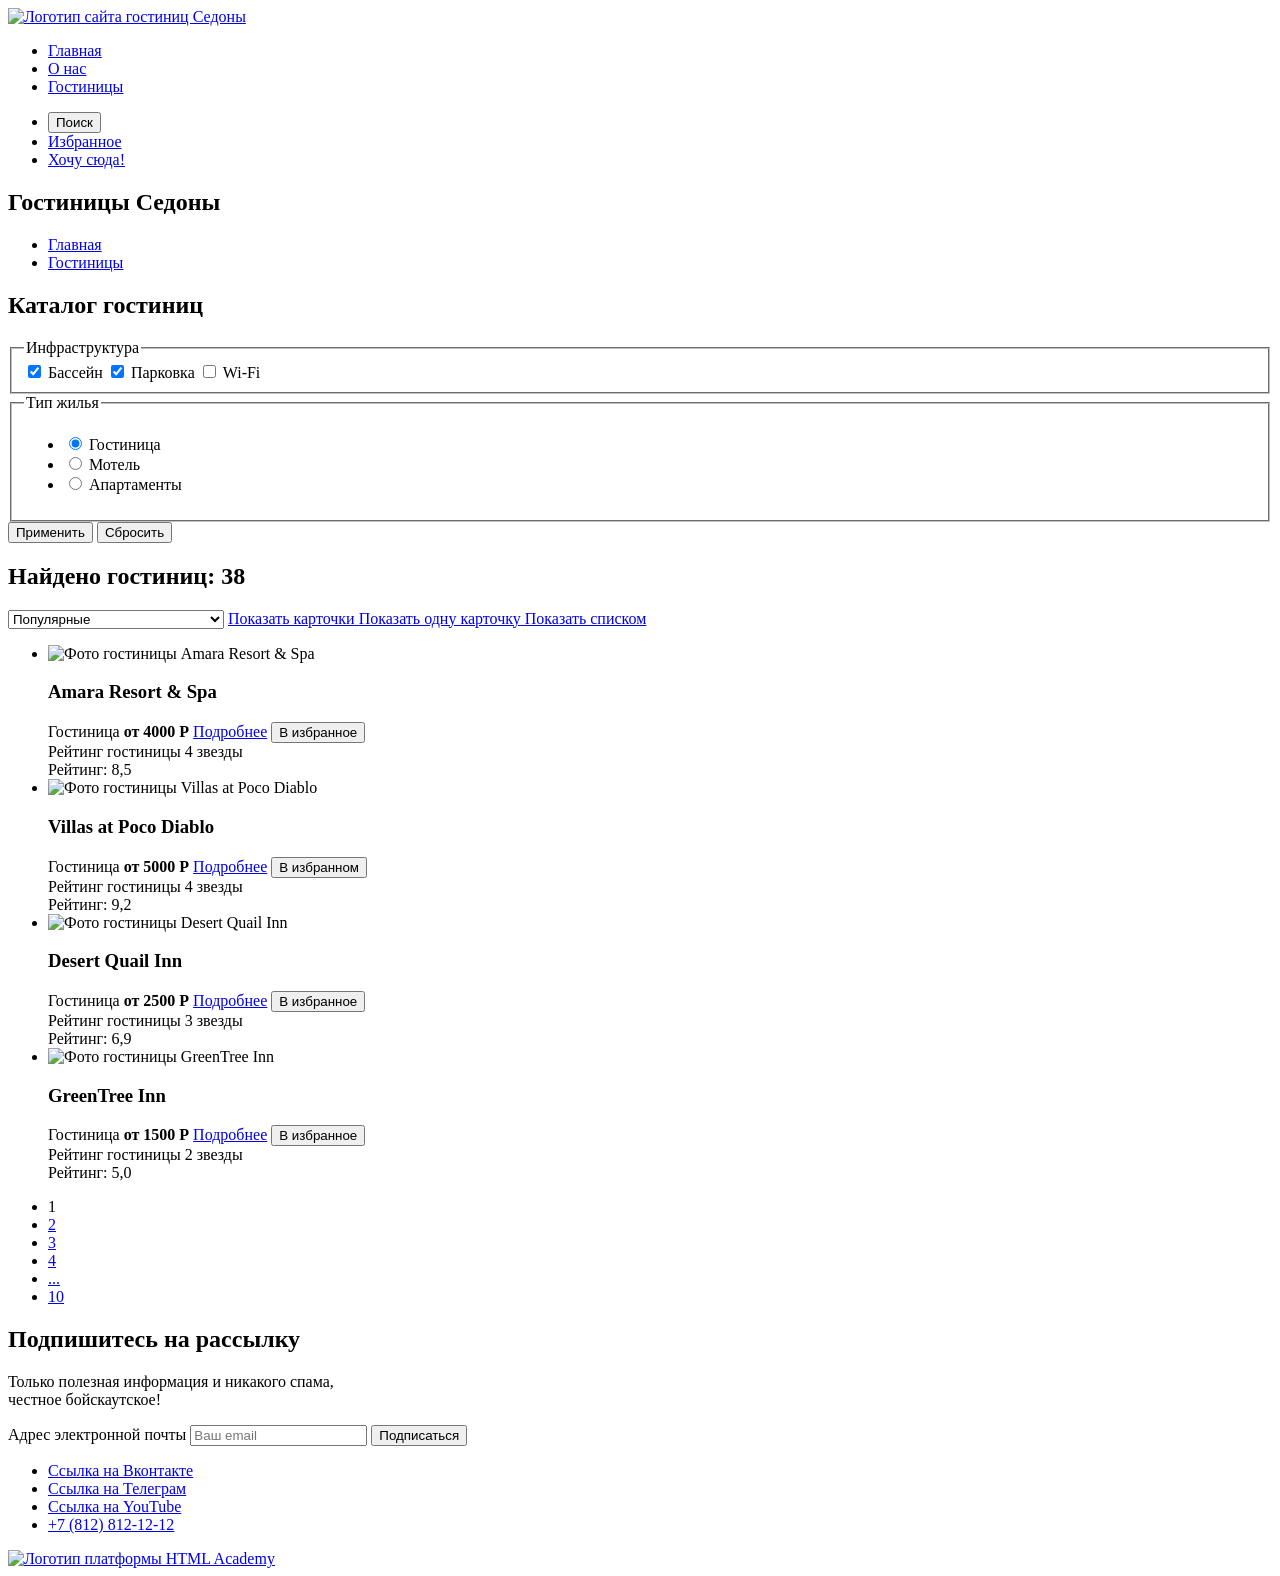
==== catalog.html @ a9615d90 "Добавилена разметка HTML" ====
<!doctype html>

<html lang="ru">
  <head>
    <meta charset="utf-8" />
    <title>Гостиницы Седоны</title>
  </head>

  <body>
    <header class="page-header">
      <nav>
        <a class="navigation-logo" href="index.html">
          <img class="page-logo" src="#" alt="Логотип сайта гостиниц Седоны" />
        </a>
        <ul class="navigation-list" aria-label="Навигационное меню">
          <li class="navigation-item">
            <a
              class="navigation-link navigation-link-current"
              href="index.html"
              aria-current="page"
              >Главная</a
            >
          </li>
          <li class="navigation-item">
            <a class="navigation-link" href="#">О нас</a>
          </li>
          <li class="navigation-item">
            <a class="navigation-link" href="#">Гостиницы</a>
          </li>
        </ul>

        <ul
          class="navigation-list navigation-list-user"
          aria-label="Пользовательское меню"
        >
          <li class="navigation-item">
            <button class="navigation-link search-trigger" type="button">
              <span class="visually-hidden">Поиск</span>
            </button>
          </li>
          <li class="navigation-item">
            <a class="navigation-link" href="#">
              <span class="visually-hidden">Избранное</span>
            </a>
          </li>
          <li class="navigation-item">
            <a class="navigation-link" href="#">
              <span class="navigation-login">Хочу сюда!</span>
            </a>
          </li>
        </ul>
      </nav>
    </header>

    <main class="page-inner">
      <section class="inner-hero">
        <h1 class="inner-hero-title">Гостиницы Седоны</h1>

        <ul class="breadcrumbs" aria-label="Навигационная цепочка">
          <li class="breadcrumbs-item">
            <a class="breadcrumbs-link" href="index.html">Главная</a>
          </li>
          <li class="breadcrumbs-item">
            <a class="breadcrumbs-link" href="#">Гостиницы</a>
          </li>
        </ul>
      </section>

      <section class="catalog-hotels">
        <h2 class="visually-hidden">Каталог гостиниц</h2>
        <form
          class="catalog-filter"
          action="https://echo.htmlacademy.ru"
          method="get"
        >
          <fieldset class="catalog-filter-group">
            <legend class="catalog-filter-title">Инфраструктура</legend>

            <label class="catalog-filter-label">
              <input
                class="catalog-filter-input"
                type="checkbox"
                name="pool"
                checked
              />
              Бассейн
            </label>

            <label class="catalog-filter-label">
              <input
                class="catalog-filter-input"
                type="checkbox"
                name="parking"
                checked
              />
              Парковка
            </label>

            <label class="catalog-filter-label">
              <input class="catalog-filter-input" type="checkbox" name="wifi" />
              Wi-Fi
            </label>
          </fieldset>

          <fieldset class="catalog-filter-group">
            <legend class="catalog-filter-title">Тип жилья</legend>

            <ul class="catalog-filter-list" aria-label="Выбор типа жилья">
              <li class="catalog-filter-item">
                <label class="catalog-filter-label">
                  <input
                    type="radio"
                    name="accommodation"
                    value="hotel"
                    checked
                  />
                  Гостиница
                </label>
              </li>

              <li class="catalog-filter-item">
                <label class="catalog-filter-label">
                  <input type="radio" name="accommodation" value="motel" />
                  Мотель
                </label>
              </li>

              <li class="catalog-filter-item">
                <label class="catalog-filter-label">
                  <input type="radio" name="accommodation" value="apartment" />
                  Апартаменты
                </label>
              </li>
            </ul>
          </fieldset>

          <button class="button-apply" type="submit">Применить</button>
          <button class="button-reset" type="reset">Сбросить</button>
        </form>
      </section>

      <section>
        <h2 class="page-index-title">Найдено гостиниц: 38</h2>
        <select
          class="catalog-sort"
          name="sort"
          aria-label="Сортировка гостиниц"
        >
          <option value="popular">Популярные</option>
          <option value="price-asc">Цена: от дешевых к дорогим</option>
          <option value="price-desc">Цена: от дорогих к дешевым</option>
          <option value="rating-desc">Рейтинг: от высокого к низкому</option>
          <option value="rating-asc">Рейтинг: от низкого к высокому</option>
        </select>

        <a class="button button-light" href="#">
          <span class="visually-hidden">Показать карточки</span>
        </a>
        <a class="button button-light" href="#">
          <span class="visually-hidden">Показать одну карточку</span>
        </a>
        <a class="button button-light" href="#">
          <span class="visually-hidden">Показать списком</span>
        </a>

        <ul class="hotel-list">
          <li class="hotel-card">
            <img
              class="hotel-card-image"
              src="#"
              alt="Фото гостиницы Amara Resort & Spa"
            />
            <h3 class="hotel-card-title">Amara Resort & Spa</h3>
            <span class="hotel-card-options">Гостиница</span>
            <b class="hotel-card-price">от 4000 Р</b>
            <a class="more-details-button button" href="#">Подробнее</a>
            <button class="favorite-button" type="button">В избранное</button>
            <div class="hotel-card-stars">
              <span class="visually-hidden">Рейтинг гостиницы 4 звезды</span>
            </div>
            <span class="hotel-card-rating">Рейтинг: 8,5</span>
          </li>

          <li class="hotel-card">
            <img
              class="hotel-card-image"
              src="#"
              alt="Фото гостиницы Villas at Poco Diablo"
            />
            <h3 class="hotel-card-title">Villas at Poco Diablo</h3>
            <span class="hotel-card-options">Гостиница</span>
            <b class="hotel-card-price">от 5000 Р</b>
            <a class="more-details-button button" href="#">Подробнее</a>
            <button class="favorite-button" type="button">В избранном</button>
            <div class="hotel-card-stars">
              <span class="visually-hidden">Рейтинг гостиницы 4 звезды</span>
            </div>
            <span class="hotel-card-rating">Рейтинг: 9,2</span>
          </li>

          <li class="hotel-card">
            <img
              class="hotel-card-image"
              src="#"
              alt="Фото гостиницы Desert Quail Inn"
            />
            <h3 class="hotel-card-title">Desert Quail Inn</h3>
            <span class="hotel-card-options">Гостиница</span>
            <b class="hotel-card-price">от 2500 Р</b>
            <a class="more-details-button button" href="#">Подробнее</a>
            <button class="favorite-button" type="button">В избранное</button>
            <div class="hotel-card-stars">
              <span class="visually-hidden">Рейтинг гостиницы 3 звезды</span>
            </div>
            <span class="hotel-card-rating">Рейтинг: 6,9</span>
          </li>

          <li class="hotel-card">
            <img
              class="hotel-card-image"
              src="#"
              alt="Фото гостиницы GreenTree Inn"
            />
            <h3 class="hotel-card-title">GreenTree Inn</h3>
            <span class="hotel-card-options">Гостиница</span>
            <b class="hotel-card-price">от 1500 Р</b>
            <a class="more-details-button button" href="#">Подробнее</a>
            <button class="favorite-button" type="button">В избранное</button>
            <div class="hotel-card-stars">
              <span class="visually-hidden">Рейтинг гостиницы 2 звезды</span>
            </div>
            <span class="hotel-card-rating">Рейтинг: 5,0</span>
          </li>
        </ul>

        <ul class="pagination" aria-label="Пагинация">
          <li class="pagination-item">
            <span class="pagination-link pagination-current" aria-current="page"
              >1</span
            >
          </li>
          <li class="pagination-item">
            <a class="pagination-link" href="#" aria-label="Страница 2">2</a>
          </li>
          <li class="pagination-item">
            <a class="pagination-link" href="#" aria-label="Страница 3">3</a>
          </li>
          <li class="pagination-item">
            <a class="pagination-link" href="#" aria-label="Страница 4">4</a>
          </li>
          <li class="pagination-item">
            <a class="pagination-link" href="#" aria-label="Открыть далее"
              >...</a
            >
          </li>
          <li class="pagination-item">
            <a class="pagination-link" href="#" aria-label="Страница 10">10</a>
          </li>
        </ul>
      </section>

      <section class="description-container">
        <h2 class="page-index-title">Подпишитесь на рассылку</h2>
        <p class="page-index-description">
          Только полезная информация и никакого спама,<br />
          честное бойскаутское!
        </p>
        <form
          class="subscription-form"
          action="https://echo.htmlacademy.ru"
          method="post"
        >
          <label for="subscription-email" class="visually-hidden"
            >Адрес электронной почты</label
          >
          <input
            type="email"
            name="email"
            id="subscription-email"
            placeholder="Ваш email"
            required
          />
          <button type="submit">Подписаться</button>
        </form>
      </section>
    </main>

    <footer class="page-footer">
      <ul
        class="page-footer-list"
        aria-label="Ссылки на социальные сети и телефон для связи"
      >
        <li class="page-footer-item">
          <a class="page-footer-link" href="#">
            <span class="visually-hidden">Ссылка на Вконтакте</span>
          </a>
        </li>
        <li class="page-footer-item">
          <a class="page-footer-link" href="#">
            <span class="visually-hidden">Ссылка на Телеграм</span>
          </a>
        </li>
        <li class="page-footer-item">
          <a class="page-footer-link" href="#">
            <span class="visually-hidden">Ссылка на YouTube</span>
          </a>
        </li>
        <li class="page-footer-item">
          <a class="page-footer-link contacts-phone" href="tel:+78128121212"
            >+7 (812) 812-12-12</a
          >
        </li>
      </ul>

      <a class="htmlacademy-logo" href="#">
        <img class="footer-logo" src="#" alt="Логотип платформы HTML Academy" />
      </a>
    </footer>
  </body>
</html>
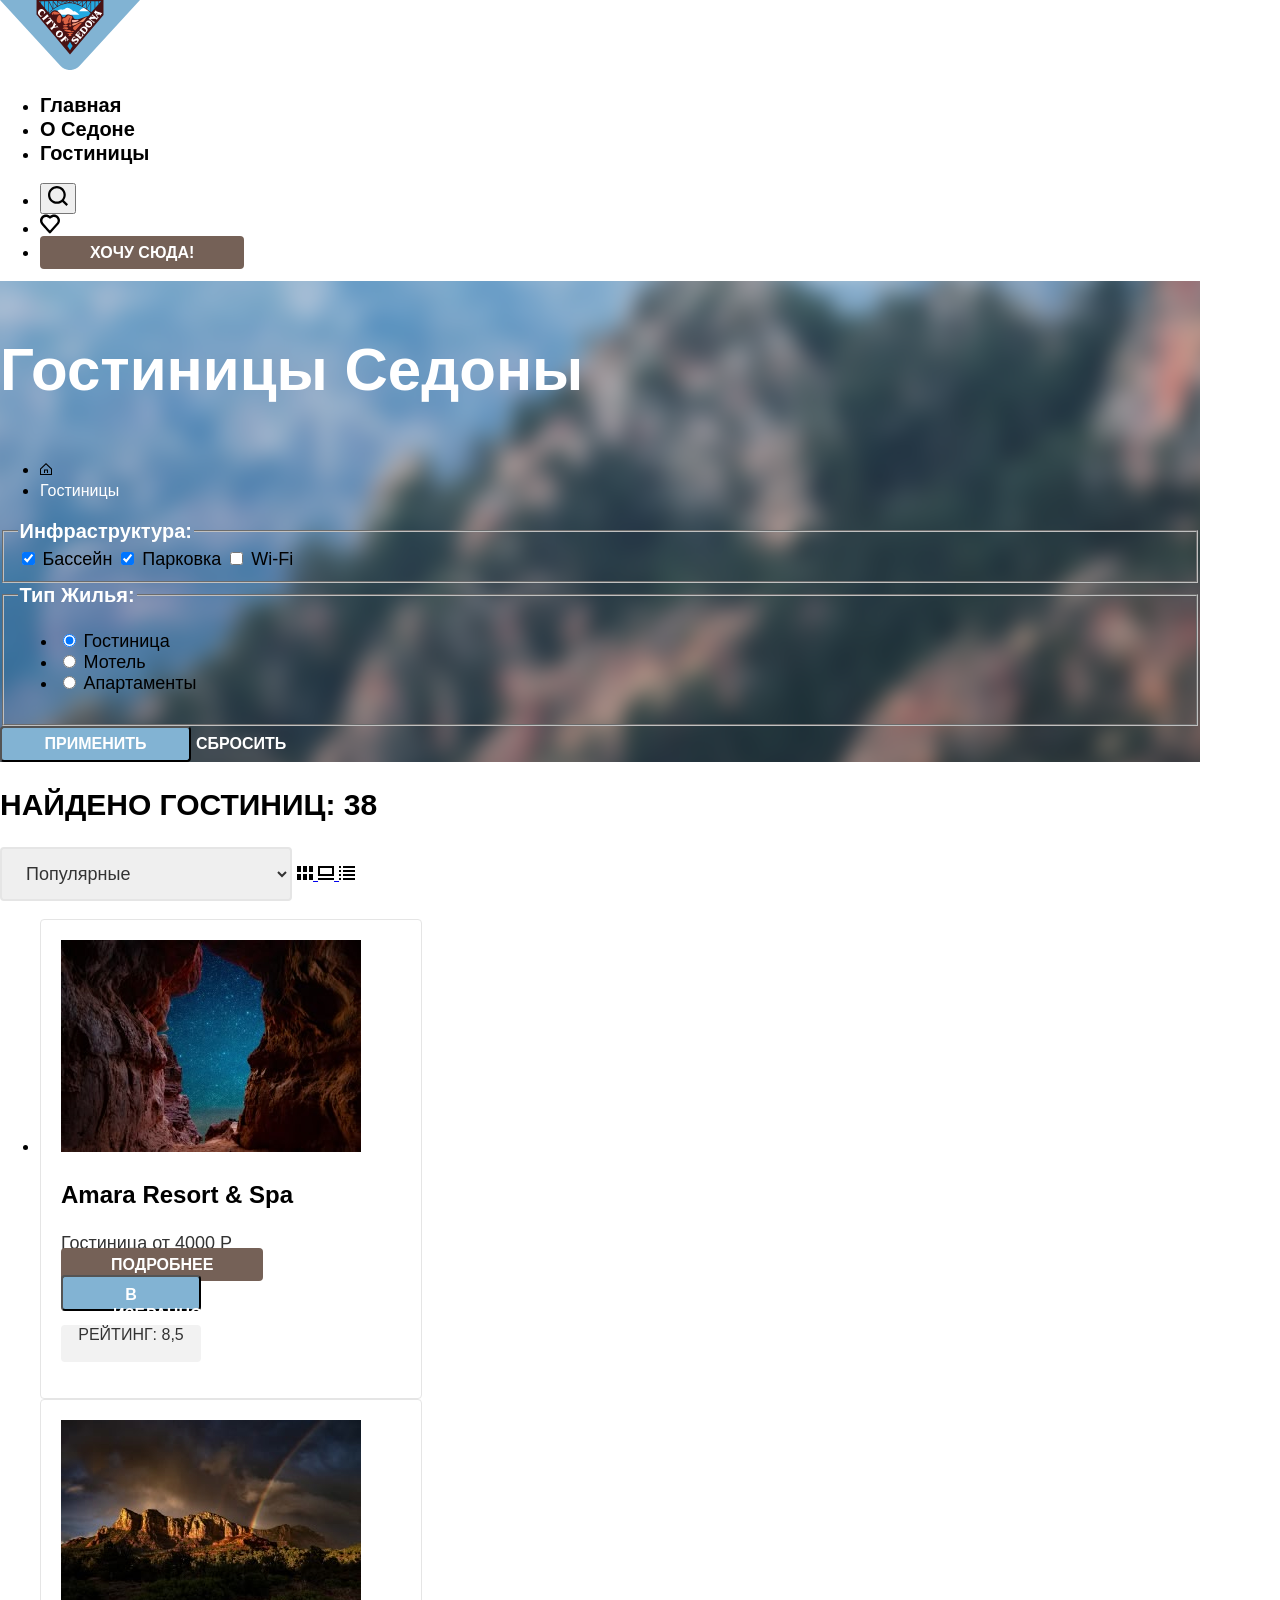
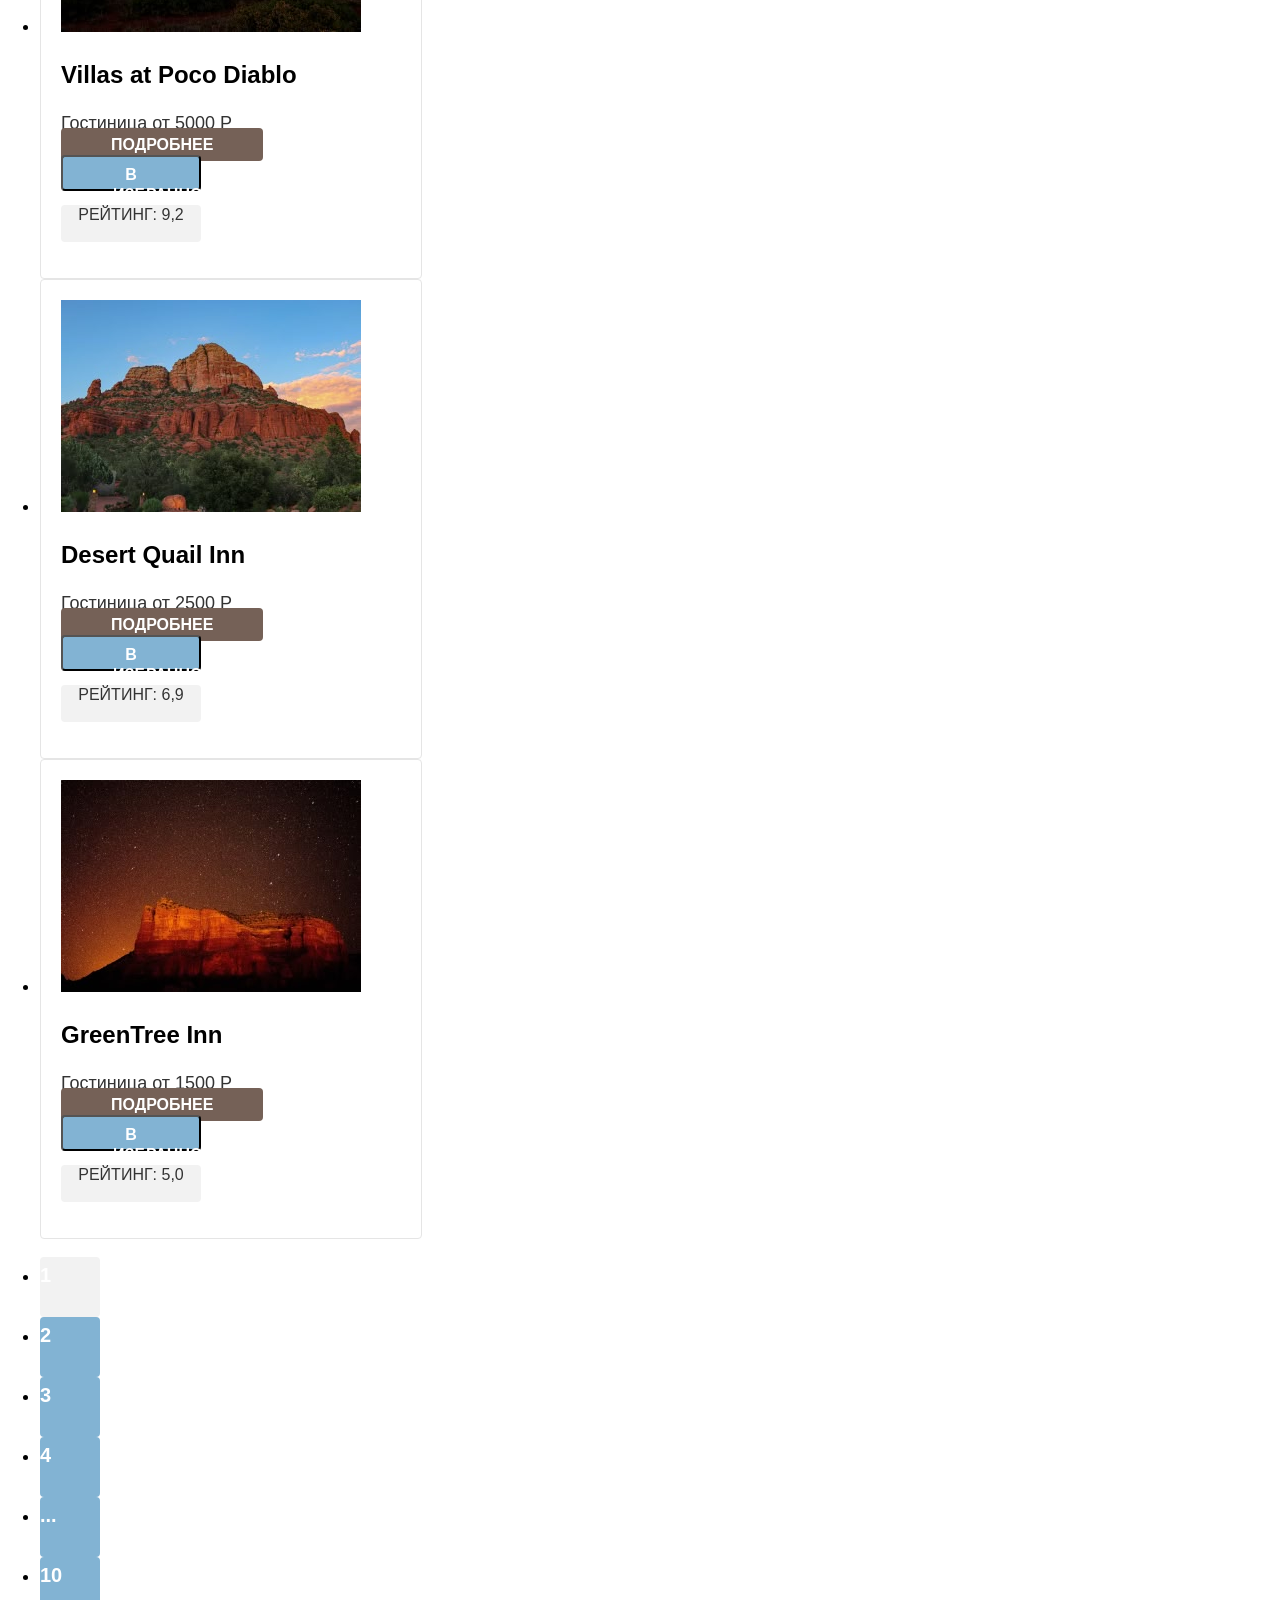
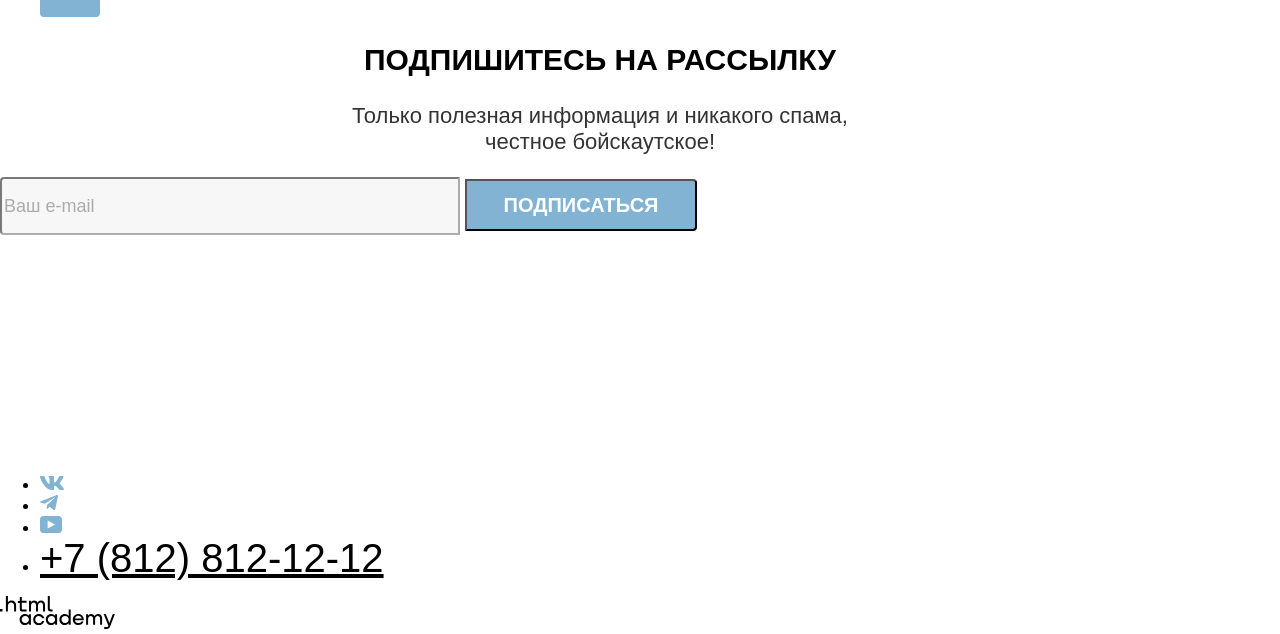
==== commit f01f8143: "Add files via upload Добавлен базовый CSS, изображения, SVG." ====
--- a/catalog.html
+++ b/catalog.html
@@ -3,29 +3,36 @@
 <html lang="ru">
   <head>
     <meta charset="utf-8" />
+    <meta name="viewport" content="width=device-width, initial-scale=1" />
+
     <title>Гостиницы Седоны</title>
+
+    <link rel="stylesheet" href="styles/styles.css" />
   </head>
 
   <body>
     <header class="page-header">
       <nav>
         <a class="navigation-logo" href="index.html">
-          <img class="page-logo" src="#" alt="Логотип сайта гостиниц Седоны" />
+          <img
+            class="page-logo"
+            src="public/svg/logo.svg"
+            width="140"
+            height="70"
+            alt="Логотип сайта гостиниц Седоны"
+          />
         </a>
         <ul class="navigation-list" aria-label="Навигационное меню">
           <li class="navigation-item">
-            <a
-              class="navigation-link navigation-link-current"
-              href="index.html"
-              aria-current="page"
+            <a class="navigation-link navigation-link-current" href="index.html"
               >Главная</a
             >
           </li>
           <li class="navigation-item">
-            <a class="navigation-link" href="#">О нас</a>
-          </li>
-          <li class="navigation-item">
-            <a class="navigation-link" href="#">Гостиницы</a>
+            <a class="navigation-link" href="about.html">О Седоне</a>
+          </li>
+          <li class="navigation-item">
+            <a class="navigation-link" href="hotels.html">Гостиницы</a>
           </li>
         </ul>
 
@@ -35,12 +42,26 @@
         >
           <li class="navigation-item">
             <button class="navigation-link search-trigger" type="button">
+              <img
+                class="header-icon"
+                src="public/svg/search.svg"
+                alt=""
+                width="20"
+                height="20"
+              />
               <span class="visually-hidden">Поиск</span>
             </button>
           </li>
           <li class="navigation-item">
             <a class="navigation-link" href="#">
-              <span class="visually-hidden">Избранное</span>
+              <img
+                class="header-icon"
+                src="public/svg/favorites.svg"
+                alt=""
+                width="20"
+                height="20"
+              />
+              <span class="visually-hidden">Иконка избранное</span>
             </a>
           </li>
           <li class="navigation-item">
@@ -53,94 +74,113 @@
     </header>
 
     <main class="page-inner">
-      <section class="inner-hero">
-        <h1 class="inner-hero-title">Гостиницы Седоны</h1>
-
-        <ul class="breadcrumbs" aria-label="Навигационная цепочка">
-          <li class="breadcrumbs-item">
-            <a class="breadcrumbs-link" href="index.html">Главная</a>
-          </li>
-          <li class="breadcrumbs-item">
-            <a class="breadcrumbs-link" href="#">Гостиницы</a>
-          </li>
-        </ul>
-      </section>
-
-      <section class="catalog-hotels">
-        <h2 class="visually-hidden">Каталог гостиниц</h2>
-        <form
-          class="catalog-filter"
-          action="https://echo.htmlacademy.ru"
-          method="get"
-        >
-          <fieldset class="catalog-filter-group">
-            <legend class="catalog-filter-title">Инфраструктура</legend>
-
-            <label class="catalog-filter-label">
-              <input
-                class="catalog-filter-input"
-                type="checkbox"
-                name="pool"
-                checked
-              />
-              Бассейн
-            </label>
-
-            <label class="catalog-filter-label">
-              <input
-                class="catalog-filter-input"
-                type="checkbox"
-                name="parking"
-                checked
-              />
-              Парковка
-            </label>
-
-            <label class="catalog-filter-label">
-              <input class="catalog-filter-input" type="checkbox" name="wifi" />
-              Wi-Fi
-            </label>
-          </fieldset>
-
-          <fieldset class="catalog-filter-group">
-            <legend class="catalog-filter-title">Тип жилья</legend>
-
-            <ul class="catalog-filter-list" aria-label="Выбор типа жилья">
-              <li class="catalog-filter-item">
-                <label class="catalog-filter-label">
-                  <input
-                    type="radio"
-                    name="accommodation"
-                    value="hotel"
-                    checked
-                  />
-                  Гостиница
-                </label>
-              </li>
-
-              <li class="catalog-filter-item">
-                <label class="catalog-filter-label">
-                  <input type="radio" name="accommodation" value="motel" />
-                  Мотель
-                </label>
-              </li>
-
-              <li class="catalog-filter-item">
-                <label class="catalog-filter-label">
-                  <input type="radio" name="accommodation" value="apartment" />
-                  Апартаменты
-                </label>
-              </li>
-            </ul>
-          </fieldset>
-
-          <button class="button-apply" type="submit">Применить</button>
-          <button class="button-reset" type="reset">Сбросить</button>
-        </form>
-      </section>
+      <div class="background-hero-inner">
+        <section class="inner-hero">
+          <h1 class="inner-hero-title">Гостиницы Седоны</h1>
+
+          <ul class="breadcrumbs" aria-label="Навигационная цепочка">
+            <li class="breadcrumbs-item">
+              <a class="breadcrumbs-link" href="#">
+                <img
+                  class="header-icon"
+                  src="public/svg/main-home.svg"
+                  alt=""
+                  width="12"
+                  height="12"
+                />
+                <span class="visually-hidden">Главная страница</span>
+              </a>
+            </li>
+            <li class="breadcrumbs-item">
+              <a class="breadcrumbs-link" href="#">Гостиницы</a>
+            </li>
+          </ul>
+        </section>
+
+        <section class="catalog-hotels">
+          <h2 class="visually-hidden">Каталог гостиниц</h2>
+          <form
+            class="catalog-filter"
+            action="https://echo.htmlacademy.ru"
+            method="get"
+          >
+            <fieldset class="catalog-filter-group">
+              <legend class="catalog-filter-title">Инфраструктура:</legend>
+
+              <label class="catalog-filter-label">
+                <input
+                  class="catalog-filter-input"
+                  type="checkbox"
+                  name="pool"
+                  checked
+                />
+                Бассейн
+              </label>
+
+              <label class="catalog-filter-label">
+                <input
+                  class="catalog-filter-input"
+                  type="checkbox"
+                  name="parking"
+                  checked
+                />
+                Парковка
+              </label>
+
+              <label class="catalog-filter-label">
+                <input
+                  class="catalog-filter-input"
+                  type="checkbox"
+                  name="wifi"
+                />
+                Wi-Fi
+              </label>
+            </fieldset>
+
+            <fieldset class="catalog-filter-group">
+              <legend class="catalog-filter-title">Тип жилья:</legend>
+
+              <ul class="catalog-filter-list" aria-label="Выбор типа жилья">
+                <li class="catalog-filter-item">
+                  <label class="catalog-filter-label">
+                    <input
+                      type="radio"
+                      name="accommodation"
+                      value="hotel"
+                      checked
+                    />
+                    Гостиница
+                  </label>
+                </li>
+
+                <li class="catalog-filter-item">
+                  <label class="catalog-filter-label">
+                    <input type="radio" name="accommodation" value="motel" />
+                    Мотель
+                  </label>
+                </li>
+
+                <li class="catalog-filter-item">
+                  <label class="catalog-filter-label">
+                    <input
+                      type="radio"
+                      name="accommodation"
+                      value="apartment"
+                    />
+                    Апартаменты
+                  </label>
+                </li>
+              </ul>
+            </fieldset>
+
+            <button class="button-apply" type="submit">Применить</button>
+            <button class="button-reset" type="reset">Сбросить</button>
+          </form>
+        </section>
+      </div>
 
       <section>
-        <h2 class="page-index-title">Найдено гостиниц: 38</h2>
+        <h2 class="page-index-title search-page">Найдено гостиниц: 38</h2>
         <select
           class="catalog-sort"
           name="sort"
@@ -153,13 +193,16 @@
           <option value="rating-asc">Рейтинг: от низкого к высокому</option>
         </select>
 
-        <a class="button button-light" href="#">
+        <a class="button-light" href="#">
+          <img src="public/svg/table.svg" alt="" width="16" height="14" />
           <span class="visually-hidden">Показать карточки</span>
         </a>
-        <a class="button button-light" href="#">
+        <a class="button-light" href="#">
+          <img src="public/svg/card.svg" alt="" width="16" height="14" />
           <span class="visually-hidden">Показать одну карточку</span>
         </a>
-        <a class="button button-light" href="#">
+        <a class="button-light" href="#">
+          <img src="public/svg/list.svg" alt="" width="16" height="14" />
           <span class="visually-hidden">Показать списком</span>
         </a>
 
@@ -167,79 +210,125 @@
           <li class="hotel-card">
             <img
               class="hotel-card-image"
-              src="#"
+              src="public/images/hotel-1.jpg"
               alt="Фото гостиницы Amara Resort & Spa"
+              width="300"
+              height="212"
             />
             <h3 class="hotel-card-title">Amara Resort & Spa</h3>
             <span class="hotel-card-options">Гостиница</span>
             <b class="hotel-card-price">от 4000 Р</b>
-            <a class="more-details-button button" href="#">Подробнее</a>
-            <button class="favorite-button" type="button">В избранное</button>
+
+            <div class="hotel-card-details">
+              <a class="more-details-button button" href="#">Подробнее</a>
+            </div>
+
+            <div class="hotel-card-favorites">
+              <button class="favorite-button" type="button">В избранное</button>
+            </div>
+
             <div class="hotel-card-stars">
               <span class="visually-hidden">Рейтинг гостиницы 4 звезды</span>
             </div>
-            <span class="hotel-card-rating">Рейтинг: 8,5</span>
+
+            <div class="hotel-card-rating">
+              <span class="hotel-card-rating">Рейтинг: 8,5</span>
+            </div>
           </li>
 
           <li class="hotel-card">
             <img
               class="hotel-card-image"
-              src="#"
+              src="public/images/hotel-2.jpg"
               alt="Фото гостиницы Villas at Poco Diablo"
+              width="300"
+              height="212"
             />
             <h3 class="hotel-card-title">Villas at Poco Diablo</h3>
             <span class="hotel-card-options">Гостиница</span>
             <b class="hotel-card-price">от 5000 Р</b>
-            <a class="more-details-button button" href="#">Подробнее</a>
-            <button class="favorite-button" type="button">В избранном</button>
+
+            <div class="hotel-card-details">
+              <a class="more-details-button button" href="#">Подробнее</a>
+            </div>
+
+            <div class="hotel-card-favorites">
+              <button class="favorite-button" type="button">В избранное</button>
+            </div>
+
             <div class="hotel-card-stars">
               <span class="visually-hidden">Рейтинг гостиницы 4 звезды</span>
             </div>
-            <span class="hotel-card-rating">Рейтинг: 9,2</span>
+
+            <div class="hotel-card-rating">
+              <span class="hotel-card-rating">Рейтинг: 9,2</span>
+            </div>
           </li>
 
           <li class="hotel-card">
             <img
               class="hotel-card-image"
-              src="#"
+              src="public/images/hotel-3.jpg"
               alt="Фото гостиницы Desert Quail Inn"
+              width="300"
+              height="212"
             />
             <h3 class="hotel-card-title">Desert Quail Inn</h3>
             <span class="hotel-card-options">Гостиница</span>
             <b class="hotel-card-price">от 2500 Р</b>
-            <a class="more-details-button button" href="#">Подробнее</a>
-            <button class="favorite-button" type="button">В избранное</button>
+
+            <div class="hotel-card-details">
+              <a class="more-details-button button" href="#">Подробнее</a>
+            </div>
+
+            <div class="hotel-card-favorites">
+              <button class="favorite-button" type="button">В избранное</button>
+            </div>
+
             <div class="hotel-card-stars">
               <span class="visually-hidden">Рейтинг гостиницы 3 звезды</span>
             </div>
-            <span class="hotel-card-rating">Рейтинг: 6,9</span>
+
+            <div class="hotel-card-rating">
+              <span class="hotel-card-rating">Рейтинг: 6,9</span>
+            </div>
           </li>
 
           <li class="hotel-card">
             <img
               class="hotel-card-image"
-              src="#"
+              src="public/images/hotel-4.jpg"
               alt="Фото гостиницы GreenTree Inn"
+              width="300"
+              height="212"
             />
             <h3 class="hotel-card-title">GreenTree Inn</h3>
             <span class="hotel-card-options">Гостиница</span>
             <b class="hotel-card-price">от 1500 Р</b>
-            <a class="more-details-button button" href="#">Подробнее</a>
-            <button class="favorite-button" type="button">В избранное</button>
+
+            <div class="hotel-card-details">
+              <a class="more-details-button button" href="#">Подробнее</a>
+            </div>
+
+            <div class="hotel-card-favorites">
+              <button class="favorite-button" type="button">В избранное</button>
+            </div>
+
             <div class="hotel-card-stars">
               <span class="visually-hidden">Рейтинг гостиницы 2 звезды</span>
             </div>
-            <span class="hotel-card-rating">Рейтинг: 5,0</span>
+
+            <div class="hotel-card-rating">
+              <span class="hotel-card-rating">Рейтинг: 5,0</span>
+            </div>
           </li>
         </ul>
 
         <ul class="pagination" aria-label="Пагинация">
-          <li class="pagination-item">
-            <span class="pagination-link pagination-current" aria-current="page"
-              >1</span
-            >
-          </li>
-          <li class="pagination-item">
+          <li class="pagination-item pagination-current">
+            <span class="pagination-link" aria-current="page">1</span>
+          </li>
+          <li class="pagination-item paggination-current">
             <a class="pagination-link" href="#" aria-label="Страница 2">2</a>
           </li>
           <li class="pagination-item">
@@ -259,7 +348,7 @@
         </ul>
       </section>
 
-      <section class="description-container">
+      <section class="description-container-three">
         <h2 class="page-index-title">Подпишитесь на рассылку</h2>
         <p class="page-index-description">
           Только полезная информация и никакого спама,<br />
@@ -274,10 +363,11 @@
             >Адрес электронной почты</label
           >
           <input
+            class="input-email"
             type="email"
             name="email"
             id="subscription-email"
-            placeholder="Ваш email"
+            placeholder="Ваш e-mail"
             required
           />
           <button type="submit">Подписаться</button>
@@ -291,17 +381,41 @@
         aria-label="Ссылки на социальные сети и телефон для связи"
       >
         <li class="page-footer-item">
-          <a class="page-footer-link" href="#">
+          <a class="page-footer-link" href="https://vk.com/htmlacademy">
+            <img
+              class="social-logo"
+              src="public/svg/VK.svg"
+              width="24"
+              height="14"
+              alt=""
+            />
             <span class="visually-hidden">Ссылка на Вконтакте</span>
           </a>
         </li>
         <li class="page-footer-item">
-          <a class="page-footer-link" href="#">
+          <a class="page-footer-link" href="https://t.me/htmlacademy">
+            <img
+              class="social-logo"
+              src="public/svg/telegram.svg"
+              width="18"
+              height="16"
+              alt=""
+            />
             <span class="visually-hidden">Ссылка на Телеграм</span>
           </a>
         </li>
         <li class="page-footer-item">
-          <a class="page-footer-link" href="#">
+          <a
+            class="page-footer-link"
+            href="https://www.youtube.com/user/HTMLAcademyru"
+          >
+            <img
+              class="social-logo"
+              src="public/svg/YouTube.svg"
+              width="22"
+              height="17"
+              alt=""
+            />
             <span class="visually-hidden">Ссылка на YouTube</span>
           </a>
         </li>
@@ -312,8 +426,15 @@
         </li>
       </ul>
 
-      <a class="htmlacademy-logo" href="#">
-        <img class="footer-logo" src="#" alt="Логотип платформы HTML Academy" />
+      <a class="htmlacademy-logo" href="https://htmlacademy.ru">
+        <img
+          class="footer-logo-academy"
+          src="public/svg/HTML Academy.svg"
+          alt=""
+          width="115"
+          height="33"
+        />
+        <span class="visually-hidden">Ссылка на HTML Academy</span>
       </a>
     </footer>
   </body>
--- a/styles/styles.css
+++ b/styles/styles.css
@@ -0,0 +1,424 @@
+:root {
+  --texts-second: #333;
+  --texts-error: #ff5757;
+  --texts-hover: #756157;
+  --texts-active: rgba(117, 97, 87, 0.3);
+  --texts-texts-basic: #000;
+  --texts-background-deafault: #fff;
+  --texts-background-small: rgba(255, 255, 255, 0.3);
+  --texts-background-hover: rgba(255, 255, 255, 0.6);
+  --texts-background-active: rgba(255, 255, 255, 0.3);
+  --buttons-basic: #756157;
+  --buttons-second: #82b3d3;
+  --buttons-select: #7db54f;
+  --buttons-disabled: #e5e5e5;
+  --buttons-brown-hover: #615048;
+  --buttons-blue-hover: #68a2ca;
+  --buttons-green-hover: #6c9e42;
+  --background-basic-1: #fff;
+  --background-basic-2: rgba(0, 0, 0, 0.3);
+  --background-basic-3: #82b3d3;
+  --background-second-1: rgba(131, 179, 211, 0.12);
+  --background-second-2: rgba(131, 179, 211, 0.2);
+  --icons-basic: #000;
+  --icons-second: #83b3d3;
+  --icons-text: #7db54f;
+  --icons-hover: #756157;
+  --icons-active: rgba(117, 97, 87, 0.3);
+  --icons-second-hover: #68a2ca;
+  --icons-second-active: rgba(104, 162, 202, 0.3);
+  --forms-inputs: #3f5e72;
+  --forms-elements-1: #e5e5e5;
+  --forms-elements-2: #f2f2f2;
+}
+
+@font-face {
+  font-family: "PT Sans";
+  font-style: normal;
+  font-weight: 400;
+  src: url("public/fonts/pt-sans.woff2");
+  font-display: swap;
+}
+
+@font-face {
+  font-family: "PT Sans";
+  font-style: normal;
+  font-weight: 700;
+  src: url("public/fonts/pt-sans-bold.woff2");
+  font-display: swap;
+}
+
+body {
+  font-family: "PT Sans", sans-serif;
+  font-size: 18px;
+  line-height: 21px;
+  margin: 0;
+  padding: 0;
+}
+
+.visually-hidden {
+  position: absolute;
+  width: 1px;
+  height: 1px;
+  overflow: hidden;
+  clip-path: inset(50%);
+  white-space: nowrap;
+}
+
+.navigation-link {
+  font-family: "PT Sans", sans-serif;
+  font-weight: 700;
+  font-size: 20px;
+  line-height: 24px;
+  text-align: center;
+  text-decoration: none;
+  text-transform: capitalize;
+  color: var(--texts-texts-basic);
+}
+
+.navigation-login {
+  border-radius: 4px;
+  padding: 8px 50px;
+  width: 160px;
+  height: 36px;
+  background: var(--texts-hover);
+  font-weight: 700;
+  font-size: 16px;
+  line-height: 20px;
+  text-transform: uppercase;
+  text-align: center;
+  color: var(--texts-background-deafault);
+}
+
+.page-index-hero {
+  width: 1200px;
+  height: 767px;
+}
+
+.hero-visual-container {
+  display: block;
+  position: relative;
+  background-image: url("../public/images/index-background.jpg");
+  background-repeat: no-repeat;
+  width: 1200px;
+  height: 485px;
+}
+
+.page-index-hero .description-container {
+  width: 1200px;
+  height: 261px;
+  background: var(--texts-background-deafault);
+}
+
+.page-index-title {
+  font-weight: 700;
+  font-size: 30px;
+  line-height: 36px;
+  text-transform: uppercase;
+  text-align: center;
+  color: var(--texts-texts-basic);
+}
+
+.page-index-description {
+  font-weight: 400;
+  font-size: 22px;
+  line-height: 26px;
+  text-align: center;
+  color: var(--texts-second);
+}
+
+.feature-item {
+  width: 400px;
+  height: 385px;
+  border: 1px solid red;
+}
+
+.feature-item h3 {
+  margin: 0 0 20px;
+  font-weight: 700;
+  font-size: 24px;
+  line-height: 28px;
+  text-transform: uppercase;
+  text-align: center;
+}
+
+.feature-item p {
+  margin: 0;
+  font-weight: 400;
+  font-size: 18px;
+  line-height: 21px;
+  text-align: center;
+}
+
+.feature-item-white {
+  background: var(--background-second-1);
+  color: var(--texts-texts-basic);
+}
+
+.feature-item-blue {
+  background: var(--buttons-second);
+  color: var(--texts-texts-basic);
+}
+
+.feature-item-lightblue {
+  background: var(--background-second-2);
+  color: var(--texts-texts-basic);
+}
+
+.feature-item-default {
+  background: var(--texts-background-deafault);
+  color: var(--texts-texts-basic);
+}
+
+.hero-description-container {
+  padding: 64px;
+  width: 1200px;
+  height: 246px;
+}
+
+.navigation-item-search button {
+  background: var(--texts-hover);
+  border-radius: 4px;
+  padding: 8px 50px;
+  width: 376px;
+  height: 52px;
+  font-weight: 700;
+  font-size: 20px;
+  line-height: 36px;
+  text-transform: uppercase;
+  text-align: center;
+  color: var(--texts-background-deafault);
+}
+
+.description-container-two {
+  width: 1200px;
+  height: 406px;
+}
+
+.description-container-three {
+  width: 1200px;
+  height: 414px;
+}
+
+.input-email {
+  border-radius: 4px 0 0 4px;
+
+  width: 452px;
+  height: 52px;
+  background: var(--forms-elements-2);
+  font-weight: 400;
+  font-size: 18px;
+  line-height: 24px;
+  color: var(--texts-texts-basic);
+  opacity: 0.6;
+}
+
+.description-container-three button {
+  border-radius: 0 4px 4px 0;
+  width: 232px;
+  height: 52px;
+  background: var(--buttons-second);
+  font-weight: 700;
+  font-size: 20px;
+  line-height: 36px;
+  text-transform: uppercase;
+  text-align: center;
+  color: var(--texts-background-deafault);
+}
+
+.contacts-phone {
+  font-weight: 400;
+  font-size: 40px;
+  line-height: 40px;
+  text-transform: uppercase;
+  text-align: center;
+  color: var(--texts-texts-basic);
+}
+
+.search-page {
+  text-align: left;
+}
+
+.catalog-sort {
+  border: 2px solid var(--buttons-disabled);
+  border-radius: 4px;
+  padding: 14px 20px;
+  width: 292px;
+  box-sizing: border-box;
+
+  font-weight: 400;
+  font-size: 18px;
+  line-height: 21px;
+  color: var(--texts-second);
+}
+
+.button-reset {
+  background: none;
+  border: none;
+  padding: 0;
+  margin: 0;
+  font: inherit;
+  cursor: pointer;
+  font-weight: 700;
+  font-size: 16px;
+  line-height: 20px;
+  text-transform: uppercase;
+  text-align: center;
+  color: var(--texts-background-deafault);
+}
+
+.background-hero-inner {
+  display: block;
+  position: relative;
+  width: 1200px;
+  z-index: 1;
+  overflow: hidden;
+}
+
+.background-hero-inner::before {
+  content: "";
+  position: absolute;
+  top: 0;
+  left: 0;
+  right: 0;
+  bottom: 0;
+  z-index: -1;
+  background-image: url("../public/images/index-background.jpg");
+  background-repeat: no-repeat;
+  background-size: cover;
+  background-position: right bottom;
+  filter: blur(5px);
+  transform: scale(2.2);
+
+  width: 1200px;
+  height: 412px;
+}
+
+.inner-hero-title {
+  font-weight: 700;
+  font-size: 60px;
+  line-height: 78px;
+  color: var(--texts-background-deafault);
+}
+
+.button-apply {
+  border-radius: 4px;
+  width: 191px;
+  height: 36px;
+  background: var(--buttons-second);
+  font-weight: 700;
+  font-size: 16px;
+  line-height: 20px;
+  text-transform: uppercase;
+  text-align: center;
+  color: var(--texts-background-deafault);
+}
+
+.breadcrumbs-link {
+  font-weight: 400;
+  font-size: 16px;
+  line-height: 21px;
+  color: var(--texts-background-deafault);
+  text-decoration: none;
+}
+
+.catalog-filter-title {
+  font-weight: 700;
+  font-size: 20px;
+  line-height: 24px;
+  text-transform: capitalize;
+  color: var(--texts-background-deafault);
+}
+
+.hotel-card {
+  border: 1px solid var(--buttons-disabled);
+  border-radius: 4px;
+  padding: 20px;
+  width: 340px;
+  height: 438px;
+}
+
+.hotel-card-title {
+  font-weight: 700;
+  font-size: 24px;
+  line-height: 28px;
+  color: var(--texts-texts-basic);
+}
+
+.hotel-card-options {
+  font-weight: 400;
+  font-size: 18px;
+  line-height: 21px;
+  color: var(--texts-second);
+}
+
+.hotel-card-price {
+  font-weight: 400;
+  font-size: 18px;
+  line-height: 21px;
+  text-align: right;
+  color: var(--texts-second);
+}
+
+.more-details-button {
+  text-decoration: none;
+  border-radius: 4px;
+  padding: 8px 50px;
+  width: 140px;
+  height: 36px;
+  background: var(--texts-hover);
+  font-weight: 700;
+  font-size: 16px;
+  line-height: 20px;
+  text-transform: uppercase;
+  text-align: center;
+  color: var(--texts-background-deafault);
+}
+
+.favorite-button {
+  border-radius: 4px;
+  padding: 8px 50px;
+  width: 140px;
+  height: 36px;
+  background: var(--buttons-second);
+  font-weight: 700;
+  font-size: 16px;
+  line-height: 20px;
+  text-transform: uppercase;
+  text-align: center;
+  color: var(--texts-background-deafault);
+}
+
+.hotel-card-rating {
+  border-radius: 4px;
+  width: 140px;
+  height: 37px;
+  background: var(--forms-elements-2);
+  font-weight: 400;
+  font-size: 16px;
+  line-height: 20px;
+  text-transform: uppercase;
+  text-align: center;
+  color: var(--texts-second);
+}
+
+.pagination-item {
+  border-radius: 4px;
+  width: 60px;
+  height: 60px;
+  background: var(--buttons-second);
+}
+
+.pagination-link {
+  text-decoration: none;
+  font-weight: 700;
+  font-size: 20px;
+  line-height: 36px;
+  text-transform: uppercase;
+  text-align: center;
+  color: var(--texts-background-deafault);
+}
+
+.pagination-current {
+  background: var(--forms-elements-2);
+}
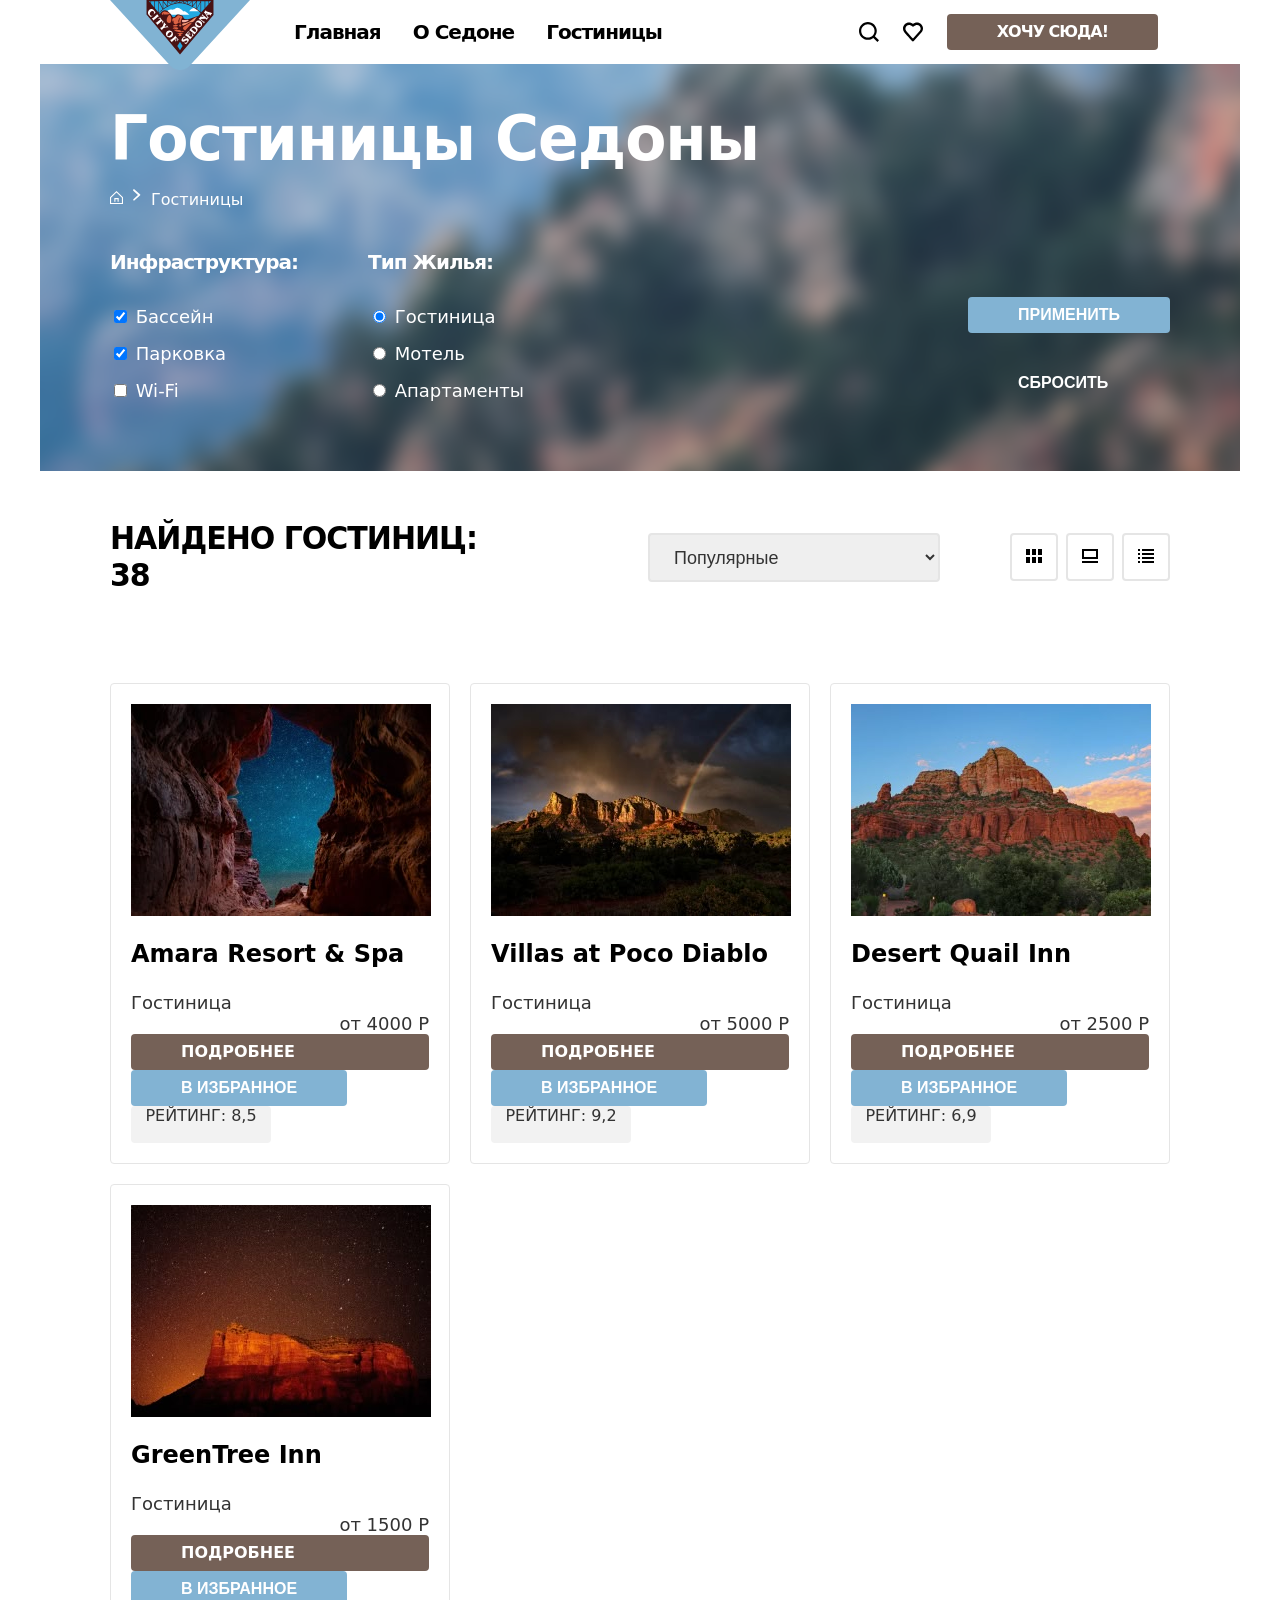
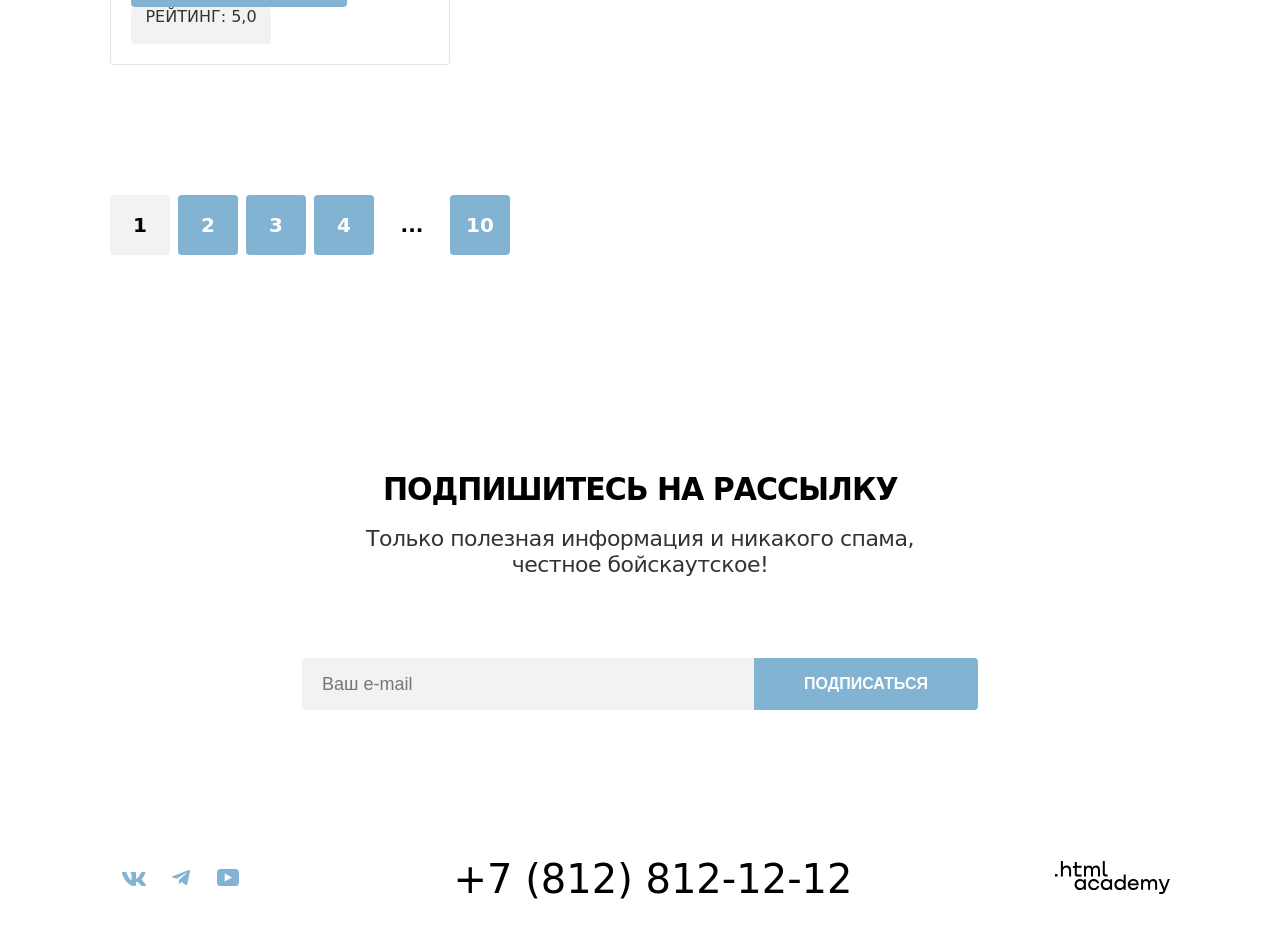
==== commit 739125ce: "Add files via upload Добавлена flex разметка" ====
--- a/catalog.html
+++ b/catalog.html
@@ -1,5 +1,4 @@
 <!doctype html>
-
 <html lang="ru">
   <head>
     <meta charset="utf-8" />
@@ -9,433 +8,498 @@
 
     <link rel="stylesheet" href="styles/styles.css" />
   </head>
-
   <body>
-    <header class="page-header">
-      <nav>
-        <a class="navigation-logo" href="index.html">
-          <img
-            class="page-logo"
-            src="public/svg/logo.svg"
-            width="140"
-            height="70"
-            alt="Логотип сайта гостиниц Седоны"
-          />
-        </a>
-        <ul class="navigation-list" aria-label="Навигационное меню">
-          <li class="navigation-item">
-            <a class="navigation-link navigation-link-current" href="index.html"
-              >Главная</a
+    <div class="container">
+      <header>
+        <nav class="navigation">
+          <div class="nav-left-side">
+            <a class="navigation-logo" href="index.html">
+              <img
+                class="page-logo"
+                src="public/svg/logo.svg"
+                width="140"
+                height="70"
+                alt="Логотип сайта гостиниц Седоны"
+              />
+            </a>
+            <ul class="navigation-list" aria-label="Навигационное меню">
+              <li class="navigation-item">
+                <a
+                  class="navigation-link navigation-link-current"
+                  href="index.html"
+                  >Главная</a
+                >
+              </li>
+              <li class="navigation-item">
+                <a class="navigation-link" href="about.html">О Седоне</a>
+              </li>
+              <li class="navigation-item">
+                <a class="navigation-link" href="hotels.html">Гостиницы</a>
+              </li>
+            </ul>
+          </div>
+
+          <ul
+            class="navigation-list navigation-list-user"
+            aria-label="Пользовательское меню"
+          >
+            <li class="navigation-item">
+              <button class="navigation-link search-trigger" type="button">
+                <img
+                  class="header-icon"
+                  src="public/svg/search.svg"
+                  alt=""
+                  width="20"
+                  height="20"
+                />
+                <span class="visually-hidden">Поиск</span>
+              </button>
+            </li>
+            <li class="navigation-item">
+              <a class="navigation-link" href="#">
+                <img
+                  class="header-icon"
+                  src="public/svg/favorites.svg"
+                  alt=""
+                  width="20"
+                  height="20"
+                />
+                <span class="visually-hidden">Иконка избранное</span>
+              </a>
+            </li>
+            <li class="navigation-item">
+              <a class="navigation-link" href="#">
+                <span class="base-button base-button-brown button-hero"
+                  >Хочу сюда!</span
+                >
+              </a>
+            </li>
+          </ul>
+        </nav>
+      </header>
+
+      <main class="page-inner page-container">
+        <div class="background-hero-inner wrap-hero-inner">
+          <section class="inner-hero">
+            <h1 class="inner-hero-title">Гостиницы Седоны</h1>
+
+            <ul class="breadcrumbs" aria-label="Навигационная цепочка">
+              <li class="breadcrumbs-item">
+                <a class="breadcrumbs-link" href="#">
+                  <img
+                    class="header-icon"
+                    src="public/svg/main-home.svg"
+                    alt=""
+                    width="13"
+                    height="15"
+                  />
+                  <span class="visually-hidden">Главная страница</span>
+                </a>
+              </li>
+
+              <li class="breadcrumbs-item">
+                <a class="breadcrumbs-link" href="#">
+                  <img
+                    class="header-icon"
+                    src="public/svg/arrow.svg"
+                    alt=""
+                    width="8"
+                    height="20"
+                  />
+                  <span class="visually-hidden">Главная страница</span>
+                </a>
+              </li>
+
+              <li class="breadcrumbs-item">
+                <a class="breadcrumbs-link" href="#">Гостиницы</a>
+              </li>
+            </ul>
+          </section>
+
+          <section class="catalog-hotels">
+            <form
+              class="catalog-filter"
+              action="https://echo.htmlacademy.ru"
+              method="get"
             >
-          </li>
-          <li class="navigation-item">
-            <a class="navigation-link" href="about.html">О Седоне</a>
-          </li>
-          <li class="navigation-item">
-            <a class="navigation-link" href="hotels.html">Гостиницы</a>
-          </li>
-        </ul>
-
+              <h2 class="visually-hidden">Каталог гостиниц</h2>
+              <fieldset class="catalog-filter-group">
+                <legend class="catalog-filter-title">Инфраструктура:</legend>
+
+                <label class="catalog-filter-label">
+                  <input
+                    class="catalog-filter-input"
+                    type="checkbox"
+                    name="pool"
+                    checked
+                  />
+                  Бассейн
+                </label>
+
+                <label class="catalog-filter-label">
+                  <input
+                    class="catalog-filter-input"
+                    type="checkbox"
+                    name="parking"
+                    checked
+                  />
+                  Парковка
+                </label>
+
+                <label class="catalog-filter-label">
+                  <input
+                    class="catalog-filter-input"
+                    type="checkbox"
+                    name="wifi"
+                  />
+                  Wi-Fi
+                </label>
+              </fieldset>
+
+              <fieldset class="catalog-filter-group">
+                <legend class="catalog-filter-title">Тип жилья:</legend>
+
+                <ul class="catalog-filter-list" aria-label="Выбор типа жилья">
+                  <li class="catalog-filter-item">
+                    <label class="catalog-filter-label">
+                      <input
+                        type="radio"
+                        name="accommodation"
+                        value="hotel"
+                        checked
+                      />
+                      Гостиница
+                    </label>
+                  </li>
+
+                  <li class="catalog-filter-item">
+                    <label class="catalog-filter-label">
+                      <input type="radio" name="accommodation" value="motel" />
+                      Мотель
+                    </label>
+                  </li>
+
+                  <li class="catalog-filter-item">
+                    <label class="catalog-filter-label">
+                      <input
+                        type="radio"
+                        name="accommodation"
+                        value="apartment"
+                      />
+                      Апартаменты
+                    </label>
+                  </li>
+                </ul>
+              </fieldset>
+
+              <div class="third-column"></div>
+
+              <div class="catalog-filter-group buttons-gap">
+                <button class="base-button base-button-blue" type="submit">
+                  Применить
+                </button>
+                <button
+                  class="base-button base-button-transparent"
+                  type="reset"
+                >
+                  Сбросить
+                </button>
+              </div>
+            </form>
+          </section>
+        </div>
+
+        <section class="catalog-page">
+          <div class="catalog-page-header">
+            <h2 class="page-index-title search-page">Найдено гостиниц: 38</h2>
+            <select
+              class="catalog-sort"
+              name="sort"
+              aria-label="Сортировка гостиниц"
+            >
+              <option value="popular">Популярные</option>
+              <option value="price-asc">Цена: от дешевых к дорогим</option>
+              <option value="price-desc">Цена: от дорогих к дешевым</option>
+              <option value="rating-desc">
+                Рейтинг: от высокого к низкому
+              </option>
+              <option value="rating-asc">Рейтинг: от низкого к высокому</option>
+            </select>
+
+            <div class="catalog-view">
+              <a class="button-light" href="#">
+                <img src="public/svg/table.svg" alt="" width="16" height="14" />
+                <span class="visually-hidden">Показать карточки</span>
+              </a>
+              <a class="button-light" href="#">
+                <img src="public/svg/card.svg" alt="" width="16" height="14" />
+                <span class="visually-hidden">Показать одну карточку</span>
+              </a>
+              <a class="button-light" href="#">
+                <img src="public/svg/list.svg" alt="" width="16" height="14" />
+                <span class="visually-hidden">Показать списком</span>
+              </a>
+            </div>
+          </div>
+
+          <ul class="hotel-list">
+            <li class="hotel-card">
+              <img
+                class="hotel-card-image"
+                src="public/images/hotel-1.jpg"
+                alt="Фото гостиницы Amara Resort & Spa"
+                width="300"
+                height="212"
+              />
+              <h3 class="hotel-card-title">Amara Resort & Spa</h3>
+              <span class="hotel-card-options">Гостиница</span>
+              <b class="hotel-card-price">от 4000 Р</b>
+
+              <div class="hotel-card-details">
+                <a class="base-button base-button-brown" href="#">Подробнее</a>
+              </div>
+
+              <div class="hotel-card-favorites">
+                <button class="base-button base-button-blue" type="button">
+                  В избранное
+                </button>
+              </div>
+
+              <div class="hotel-card-stars">
+                <span class="visually-hidden">Рейтинг гостиницы 4 звезды</span>
+              </div>
+
+              <div class="hotel-card-rating">
+                <span class="hotel-card-rating">Рейтинг: 8,5</span>
+              </div>
+            </li>
+
+            <li class="hotel-card">
+              <img
+                class="hotel-card-image"
+                src="public/images/hotel-2.jpg"
+                alt="Фото гостиницы Villas at Poco Diablo"
+                width="300"
+                height="212"
+              />
+              <h3 class="hotel-card-title">Villas at Poco Diablo</h3>
+              <span class="hotel-card-options">Гостиница</span>
+              <b class="hotel-card-price">от 5000 Р</b>
+
+              <div class="hotel-card-details">
+                <a class="base-button base-button-brown" href="#">Подробнее</a>
+              </div>
+
+              <div class="hotel-card-favorites">
+                <button class="base-button base-button-blue" type="button">
+                  В избранное
+                </button>
+              </div>
+
+              <div class="hotel-card-stars">
+                <span class="visually-hidden">Рейтинг гостиницы 4 звезды</span>
+              </div>
+
+              <div class="hotel-card-rating">
+                <span class="hotel-card-rating">Рейтинг: 9,2</span>
+              </div>
+            </li>
+
+            <li class="hotel-card">
+              <img
+                class="hotel-card-image"
+                src="public/images/hotel-3.jpg"
+                alt="Фото гостиницы Desert Quail Inn"
+                width="300"
+                height="212"
+              />
+              <h3 class="hotel-card-title">Desert Quail Inn</h3>
+              <span class="hotel-card-options">Гостиница</span>
+              <b class="hotel-card-price">от 2500 Р</b>
+
+              <div class="hotel-card-details">
+                <a class="base-button base-button-brown" href="#">Подробнее</a>
+              </div>
+
+              <div class="hotel-card-favorites">
+                <button class="base-button base-button-blue" type="button">
+                  В избранное
+                </button>
+              </div>
+
+              <div class="hotel-card-stars">
+                <span class="visually-hidden">Рейтинг гостиницы 3 звезды</span>
+              </div>
+
+              <div class="hotel-card-rating">
+                <span class="hotel-card-rating">Рейтинг: 6,9</span>
+              </div>
+            </li>
+
+            <li class="hotel-card">
+              <img
+                class="hotel-card-image"
+                src="public/images/hotel-4.jpg"
+                alt="Фото гостиницы GreenTree Inn"
+                width="300"
+                height="212"
+              />
+              <h3 class="hotel-card-title">GreenTree Inn</h3>
+              <span class="hotel-card-options">Гостиница</span>
+              <b class="hotel-card-price">от 1500 Р</b>
+
+              <div class="hotel-card-details">
+                <a class="base-button base-button-brown" href="#">Подробнее</a>
+              </div>
+
+              <div class="hotel-card-favorites">
+                <button class="base-button base-button-blue" type="button">
+                  В избранное
+                </button>
+              </div>
+
+              <div class="hotel-card-stars">
+                <span class="visually-hidden">Рейтинг гостиницы 2 звезды</span>
+              </div>
+
+              <div class="hotel-card-rating">
+                <span class="hotel-card-rating">Рейтинг: 5,0</span>
+              </div>
+            </li>
+          </ul>
+
+          <ul class="pagination" aria-label="Пагинация">
+            <li class="pagination-item pagination-current">
+              <span
+                class="pagination-link pagination-link-current"
+                aria-current="page"
+                >1</span
+              >
+            </li>
+            <li class="pagination-item">
+              <a class="pagination-link" href="#" aria-label="Страница 2">2</a>
+            </li>
+            <li class="pagination-item">
+              <a class="pagination-link" href="#" aria-label="Страница 3">3</a>
+            </li>
+            <li class="pagination-item">
+              <a class="pagination-link" href="#" aria-label="Страница 4">4</a>
+            </li>
+            <li class="pagination-item pagination-continue">
+              <a
+                class="pagination-link pagination-link-current"
+                href="#"
+                aria-label="Открыть далее"
+                >...</a
+              >
+            </li>
+            <li class="pagination-item">
+              <a class="pagination-link" href="#" aria-label="Страница 10"
+                >10</a
+              >
+            </li>
+          </ul>
+        </section>
+
+        <div class="wrap-container">
+          <section class="description-container description-container-email">
+            <div class="marking-search">
+              <h2 class="page-index-title">Подпишитесь на рассылку</h2>
+              <p class="page-index-description">
+                Только полезная информация и никакого спама,<br />
+                честное бойскаутское!
+              </p>
+            </div>
+
+            <div class="navigation-item-search">
+              <form
+                class="subscription-form"
+                action="https://echo.htmlacademy.ru"
+                method="post"
+              >
+                <label for="subscription-email" class="visually-hidden"
+                  >Адрес электронной почты</label
+                >
+                <input
+                  class="input-email"
+                  type="email"
+                  name="email"
+                  id="subscription-email"
+                  placeholder="Ваш e-mail"
+                  required
+                />
+                <button class="base-button base-button-blue" type="submit">
+                  Подписаться
+                </button>
+              </form>
+            </div>
+          </section>
+        </div>
+      </main>
+
+      <footer class="page-footer">
         <ul
-          class="navigation-list navigation-list-user"
-          aria-label="Пользовательское меню"
+          class="page-footer-list"
+          aria-label="Ссылки на социальные сети и телефон для связи"
         >
-          <li class="navigation-item">
-            <button class="navigation-link search-trigger" type="button">
-              <img
-                class="header-icon"
-                src="public/svg/search.svg"
+          <li class="page-footer-item">
+            <a class="page-footer-link" href="https://vk.com/htmlacademy">
+              <img
+                class="social-logo"
+                src="public/svg/VK.svg"
+                width="24"
+                height="14"
                 alt=""
-                width="20"
-                height="20"
-              />
-              <span class="visually-hidden">Поиск</span>
-            </button>
-          </li>
-          <li class="navigation-item">
-            <a class="navigation-link" href="#">
-              <img
-                class="header-icon"
-                src="public/svg/favorites.svg"
-                alt=""
-                width="20"
-                height="20"
-              />
-              <span class="visually-hidden">Иконка избранное</span>
+              />
+              <span class="visually-hidden">Ссылка на Вконтакте</span>
             </a>
           </li>
-          <li class="navigation-item">
-            <a class="navigation-link" href="#">
-              <span class="navigation-login">Хочу сюда!</span>
+          <li class="page-footer-item">
+            <a class="page-footer-link" href="https://t.me/htmlacademy">
+              <img
+                class="social-logo"
+                src="public/svg/telegram.svg"
+                width="18"
+                height="16"
+                alt=""
+              />
+              <span class="visually-hidden">Ссылка на Телеграм</span>
+            </a>
+          </li>
+          <li class="page-footer-item">
+            <a
+              class="page-footer-link"
+              href="https://www.youtube.com/user/HTMLAcademyru"
+            >
+              <img
+                class="social-logo"
+                src="public/svg/YouTube.svg"
+                width="22"
+                height="17"
+                alt=""
+              />
+              <span class="visually-hidden">Ссылка на YouTube</span>
             </a>
           </li>
         </ul>
-      </nav>
-    </header>
-
-    <main class="page-inner">
-      <div class="background-hero-inner">
-        <section class="inner-hero">
-          <h1 class="inner-hero-title">Гостиницы Седоны</h1>
-
-          <ul class="breadcrumbs" aria-label="Навигационная цепочка">
-            <li class="breadcrumbs-item">
-              <a class="breadcrumbs-link" href="#">
-                <img
-                  class="header-icon"
-                  src="public/svg/main-home.svg"
-                  alt=""
-                  width="12"
-                  height="12"
-                />
-                <span class="visually-hidden">Главная страница</span>
-              </a>
-            </li>
-            <li class="breadcrumbs-item">
-              <a class="breadcrumbs-link" href="#">Гостиницы</a>
-            </li>
-          </ul>
-        </section>
-
-        <section class="catalog-hotels">
-          <h2 class="visually-hidden">Каталог гостиниц</h2>
-          <form
-            class="catalog-filter"
-            action="https://echo.htmlacademy.ru"
-            method="get"
-          >
-            <fieldset class="catalog-filter-group">
-              <legend class="catalog-filter-title">Инфраструктура:</legend>
-
-              <label class="catalog-filter-label">
-                <input
-                  class="catalog-filter-input"
-                  type="checkbox"
-                  name="pool"
-                  checked
-                />
-                Бассейн
-              </label>
-
-              <label class="catalog-filter-label">
-                <input
-                  class="catalog-filter-input"
-                  type="checkbox"
-                  name="parking"
-                  checked
-                />
-                Парковка
-              </label>
-
-              <label class="catalog-filter-label">
-                <input
-                  class="catalog-filter-input"
-                  type="checkbox"
-                  name="wifi"
-                />
-                Wi-Fi
-              </label>
-            </fieldset>
-
-            <fieldset class="catalog-filter-group">
-              <legend class="catalog-filter-title">Тип жилья:</legend>
-
-              <ul class="catalog-filter-list" aria-label="Выбор типа жилья">
-                <li class="catalog-filter-item">
-                  <label class="catalog-filter-label">
-                    <input
-                      type="radio"
-                      name="accommodation"
-                      value="hotel"
-                      checked
-                    />
-                    Гостиница
-                  </label>
-                </li>
-
-                <li class="catalog-filter-item">
-                  <label class="catalog-filter-label">
-                    <input type="radio" name="accommodation" value="motel" />
-                    Мотель
-                  </label>
-                </li>
-
-                <li class="catalog-filter-item">
-                  <label class="catalog-filter-label">
-                    <input
-                      type="radio"
-                      name="accommodation"
-                      value="apartment"
-                    />
-                    Апартаменты
-                  </label>
-                </li>
-              </ul>
-            </fieldset>
-
-            <button class="button-apply" type="submit">Применить</button>
-            <button class="button-reset" type="reset">Сбросить</button>
-          </form>
-        </section>
-      </div>
-
-      <section>
-        <h2 class="page-index-title search-page">Найдено гостиниц: 38</h2>
-        <select
-          class="catalog-sort"
-          name="sort"
-          aria-label="Сортировка гостиниц"
-        >
-          <option value="popular">Популярные</option>
-          <option value="price-asc">Цена: от дешевых к дорогим</option>
-          <option value="price-desc">Цена: от дорогих к дешевым</option>
-          <option value="rating-desc">Рейтинг: от высокого к низкому</option>
-          <option value="rating-asc">Рейтинг: от низкого к высокому</option>
-        </select>
-
-        <a class="button-light" href="#">
-          <img src="public/svg/table.svg" alt="" width="16" height="14" />
-          <span class="visually-hidden">Показать карточки</span>
-        </a>
-        <a class="button-light" href="#">
-          <img src="public/svg/card.svg" alt="" width="16" height="14" />
-          <span class="visually-hidden">Показать одну карточку</span>
-        </a>
-        <a class="button-light" href="#">
-          <img src="public/svg/list.svg" alt="" width="16" height="14" />
-          <span class="visually-hidden">Показать списком</span>
-        </a>
-
-        <ul class="hotel-list">
-          <li class="hotel-card">
-            <img
-              class="hotel-card-image"
-              src="public/images/hotel-1.jpg"
-              alt="Фото гостиницы Amara Resort & Spa"
-              width="300"
-              height="212"
-            />
-            <h3 class="hotel-card-title">Amara Resort & Spa</h3>
-            <span class="hotel-card-options">Гостиница</span>
-            <b class="hotel-card-price">от 4000 Р</b>
-
-            <div class="hotel-card-details">
-              <a class="more-details-button button" href="#">Подробнее</a>
-            </div>
-
-            <div class="hotel-card-favorites">
-              <button class="favorite-button" type="button">В избранное</button>
-            </div>
-
-            <div class="hotel-card-stars">
-              <span class="visually-hidden">Рейтинг гостиницы 4 звезды</span>
-            </div>
-
-            <div class="hotel-card-rating">
-              <span class="hotel-card-rating">Рейтинг: 8,5</span>
-            </div>
-          </li>
-
-          <li class="hotel-card">
-            <img
-              class="hotel-card-image"
-              src="public/images/hotel-2.jpg"
-              alt="Фото гостиницы Villas at Poco Diablo"
-              width="300"
-              height="212"
-            />
-            <h3 class="hotel-card-title">Villas at Poco Diablo</h3>
-            <span class="hotel-card-options">Гостиница</span>
-            <b class="hotel-card-price">от 5000 Р</b>
-
-            <div class="hotel-card-details">
-              <a class="more-details-button button" href="#">Подробнее</a>
-            </div>
-
-            <div class="hotel-card-favorites">
-              <button class="favorite-button" type="button">В избранное</button>
-            </div>
-
-            <div class="hotel-card-stars">
-              <span class="visually-hidden">Рейтинг гостиницы 4 звезды</span>
-            </div>
-
-            <div class="hotel-card-rating">
-              <span class="hotel-card-rating">Рейтинг: 9,2</span>
-            </div>
-          </li>
-
-          <li class="hotel-card">
-            <img
-              class="hotel-card-image"
-              src="public/images/hotel-3.jpg"
-              alt="Фото гостиницы Desert Quail Inn"
-              width="300"
-              height="212"
-            />
-            <h3 class="hotel-card-title">Desert Quail Inn</h3>
-            <span class="hotel-card-options">Гостиница</span>
-            <b class="hotel-card-price">от 2500 Р</b>
-
-            <div class="hotel-card-details">
-              <a class="more-details-button button" href="#">Подробнее</a>
-            </div>
-
-            <div class="hotel-card-favorites">
-              <button class="favorite-button" type="button">В избранное</button>
-            </div>
-
-            <div class="hotel-card-stars">
-              <span class="visually-hidden">Рейтинг гостиницы 3 звезды</span>
-            </div>
-
-            <div class="hotel-card-rating">
-              <span class="hotel-card-rating">Рейтинг: 6,9</span>
-            </div>
-          </li>
-
-          <li class="hotel-card">
-            <img
-              class="hotel-card-image"
-              src="public/images/hotel-4.jpg"
-              alt="Фото гостиницы GreenTree Inn"
-              width="300"
-              height="212"
-            />
-            <h3 class="hotel-card-title">GreenTree Inn</h3>
-            <span class="hotel-card-options">Гостиница</span>
-            <b class="hotel-card-price">от 1500 Р</b>
-
-            <div class="hotel-card-details">
-              <a class="more-details-button button" href="#">Подробнее</a>
-            </div>
-
-            <div class="hotel-card-favorites">
-              <button class="favorite-button" type="button">В избранное</button>
-            </div>
-
-            <div class="hotel-card-stars">
-              <span class="visually-hidden">Рейтинг гостиницы 2 звезды</span>
-            </div>
-
-            <div class="hotel-card-rating">
-              <span class="hotel-card-rating">Рейтинг: 5,0</span>
-            </div>
-          </li>
-        </ul>
-
-        <ul class="pagination" aria-label="Пагинация">
-          <li class="pagination-item pagination-current">
-            <span class="pagination-link" aria-current="page">1</span>
-          </li>
-          <li class="pagination-item paggination-current">
-            <a class="pagination-link" href="#" aria-label="Страница 2">2</a>
-          </li>
-          <li class="pagination-item">
-            <a class="pagination-link" href="#" aria-label="Страница 3">3</a>
-          </li>
-          <li class="pagination-item">
-            <a class="pagination-link" href="#" aria-label="Страница 4">4</a>
-          </li>
-          <li class="pagination-item">
-            <a class="pagination-link" href="#" aria-label="Открыть далее"
-              >...</a
-            >
-          </li>
-          <li class="pagination-item">
-            <a class="pagination-link" href="#" aria-label="Страница 10">10</a>
-          </li>
-        </ul>
-      </section>
-
-      <section class="description-container-three">
-        <h2 class="page-index-title">Подпишитесь на рассылку</h2>
-        <p class="page-index-description">
-          Только полезная информация и никакого спама,<br />
-          честное бойскаутское!
-        </p>
-        <form
-          class="subscription-form"
-          action="https://echo.htmlacademy.ru"
-          method="post"
-        >
-          <label for="subscription-email" class="visually-hidden"
-            >Адрес электронной почты</label
-          >
-          <input
-            class="input-email"
-            type="email"
-            name="email"
-            id="subscription-email"
-            placeholder="Ваш e-mail"
-            required
-          />
-          <button type="submit">Подписаться</button>
-        </form>
-      </section>
-    </main>
-
-    <footer class="page-footer">
-      <ul
-        class="page-footer-list"
-        aria-label="Ссылки на социальные сети и телефон для связи"
-      >
-        <li class="page-footer-item">
-          <a class="page-footer-link" href="https://vk.com/htmlacademy">
-            <img
-              class="social-logo"
-              src="public/svg/VK.svg"
-              width="24"
-              height="14"
-              alt=""
-            />
-            <span class="visually-hidden">Ссылка на Вконтакте</span>
-          </a>
-        </li>
-        <li class="page-footer-item">
-          <a class="page-footer-link" href="https://t.me/htmlacademy">
-            <img
-              class="social-logo"
-              src="public/svg/telegram.svg"
-              width="18"
-              height="16"
-              alt=""
-            />
-            <span class="visually-hidden">Ссылка на Телеграм</span>
-          </a>
-        </li>
-        <li class="page-footer-item">
-          <a
-            class="page-footer-link"
-            href="https://www.youtube.com/user/HTMLAcademyru"
-          >
-            <img
-              class="social-logo"
-              src="public/svg/YouTube.svg"
-              width="22"
-              height="17"
-              alt=""
-            />
-            <span class="visually-hidden">Ссылка на YouTube</span>
-          </a>
-        </li>
-        <li class="page-footer-item">
+
+        <span>
           <a class="page-footer-link contacts-phone" href="tel:+78128121212"
             >+7 (812) 812-12-12</a
           >
-        </li>
-      </ul>
-
-      <a class="htmlacademy-logo" href="https://htmlacademy.ru">
-        <img
-          class="footer-logo-academy"
-          src="public/svg/HTML Academy.svg"
-          alt=""
-          width="115"
-          height="33"
-        />
-        <span class="visually-hidden">Ссылка на HTML Academy</span>
-      </a>
-    </footer>
+        </span>
+
+        <a class="htmlacademy-logo" href="https://htmlacademy.ru">
+          <img
+            class="footer-logo-academy"
+            src="public/svg/HTML Academy.svg"
+            alt=""
+            width="115"
+            height="33"
+          />
+          <span class="visually-hidden">Ссылка на HTML Academy</span>
+        </a>
+      </footer>
+    </div>
   </body>
 </html>
--- a/styles/styles.css
+++ b/styles/styles.css
@@ -48,12 +48,30 @@
   font-display: swap;
 }
 
+.container {
+  width: 100%;
+  max-width: 1200px;
+  margin: 0 auto;
+  padding: 0 auto;
+  box-sizing: border-box;
+}
+
+html {
+  height: 100%;
+}
+
 body {
-  font-family: "PT Sans", sans-serif;
+  display: flex;
+  flex-direction: column;
+  min-height: 100%;
+  font-family: "PT Sans", system-ui, sans-serif;
   font-size: 18px;
   line-height: 21px;
   margin: 0;
-  padding: 0;
+}
+
+.page-container {
+  flex-grow: 1;
 }
 
 .visually-hidden {
@@ -66,7 +84,8 @@
 }
 
 .navigation-link {
-  font-family: "PT Sans", sans-serif;
+  display: block;
+  padding: 20px 16px;
   font-weight: 700;
   font-size: 20px;
   line-height: 24px;
@@ -74,6 +93,14 @@
   text-decoration: none;
   text-transform: capitalize;
   color: var(--texts-texts-basic);
+}
+
+.search-trigger {
+  padding: 20px 12px;
+  height: 64px;
+  box-sizing: border-box;
+  background-color: transparent;
+  border: none;
 }
 
 .navigation-login {
@@ -90,24 +117,29 @@
   color: var(--texts-background-deafault);
 }
 
-.page-index-hero {
-  width: 1200px;
-  height: 767px;
-}
-
 .hero-visual-container {
-  display: block;
+  display: flex;
+  align-items: start;
+  justify-content: center;
   position: relative;
   background-image: url("../public/images/index-background.jpg");
+  height: 485px;
   background-repeat: no-repeat;
-  width: 1200px;
-  height: 485px;
-}
-
-.page-index-hero .description-container {
-  width: 1200px;
-  height: 261px;
+  background-size: cover;
+  background-position: center;
+  padding-top: 51px;
+}
+
+.description-container {
+  margin: 0;
+  padding: 69px;
+  margin-bottom: 21px;
   background: var(--texts-background-deafault);
+  display: flex;
+  flex-direction: column;
+  justify-content: center;
+  align-items: center;
+  gap: 25px;
 }
 
 .page-index-title {
@@ -117,6 +149,11 @@
   text-transform: uppercase;
   text-align: center;
   color: var(--texts-texts-basic);
+  letter-spacing: -1px;
+  margin: 0;
+  padding: 0;
+  display: inline-block;
+  transform: scaleY(1.05);
 }
 
 .page-index-description {
@@ -125,29 +162,44 @@
   line-height: 26px;
   text-align: center;
   color: var(--texts-second);
+  letter-spacing: -0.5px;
+  margin: 0;
+  padding: 0;
+}
+
+.features-list {
+  display: flex;
+  flex-wrap: wrap;
 }
 
 .feature-item {
   width: 400px;
-  height: 385px;
-  border: 1px solid red;
-}
-
-.feature-item h3 {
+  min-height: 385px;
+  box-sizing: border-box;
+  padding: 103px 85px;
+  display: flex;
+  flex-direction: column;
+  justify-content: center;
+}
+
+.feature-title {
   margin: 0 0 20px;
   font-weight: 700;
   font-size: 24px;
   line-height: 28px;
   text-transform: uppercase;
   text-align: center;
-}
-
-.feature-item p {
+  letter-spacing: -1px;
+  transform: scaleY(1.05);
+}
+
+.feature-text {
   margin: 0;
   font-weight: 400;
   font-size: 18px;
   line-height: 21px;
   text-align: center;
+  letter-spacing: -0.5px;
 }
 
 .feature-item-white {
@@ -157,7 +209,7 @@
 
 .feature-item-blue {
   background: var(--buttons-second);
-  color: var(--texts-texts-basic);
+  color: var(--texts-background-deafault);
 }
 
 .feature-item-lightblue {
@@ -170,39 +222,67 @@
   color: var(--texts-texts-basic);
 }
 
-.hero-description-container {
+.second-description-container {
+  margin: 0;
   padding: 64px;
-  width: 1200px;
-  height: 246px;
-}
-
-.navigation-item-search button {
+  background: var(--texts-background-deafault);
+  display: flex;
+  flex-direction: column;
+  justify-content: center;
+  align-items: center;
+  gap: 20px;
+}
+
+.base-button {
+  display: flex;
+  flex-direction: column;
+  box-sizing: border-box;
+  padding: 8px 50px;
+  justify-content: center;
+  border: none;
+  cursor: pointer;
+  text-decoration: none;
+  border-radius: 4px;
+  font-weight: 700;
+  font-size: 16px;
+  line-height: 20px;
+  text-transform: uppercase;
+  color: var(--texts-background-deafault);
+}
+
+.button-hero {
+  font-weight: 700;
+  font-size: 16px;
+  line-height: 20px;
+  text-transform: uppercase;
+}
+
+.base-button-brown {
   background: var(--texts-hover);
-  border-radius: 4px;
-  padding: 8px 50px;
-  width: 376px;
+}
+
+.base-button-blue {
+  background: var(--buttons-second);
+}
+
+.navigation-item-search .base-button-blue {
   height: 52px;
-  font-weight: 700;
-  font-size: 20px;
-  line-height: 36px;
-  text-transform: uppercase;
-  text-align: center;
-  color: var(--texts-background-deafault);
-}
-
-.description-container-two {
-  width: 1200px;
-  height: 406px;
-}
-
-.description-container-three {
-  width: 1200px;
-  height: 414px;
+  border-radius: 0 4px 4px 0;
+}
+
+.base-button-green {
+  background: var(--buttons-select);
+}
+
+.base-button-transparent {
+  background: transparent;
 }
 
 .input-email {
+  border: 0;
+  padding: 14px 20px;
+  box-sizing: border-box;
   border-radius: 4px 0 0 4px;
-
   width: 452px;
   height: 52px;
   background: var(--forms-elements-2);
@@ -210,20 +290,6 @@
   font-size: 18px;
   line-height: 24px;
   color: var(--texts-texts-basic);
-  opacity: 0.6;
-}
-
-.description-container-three button {
-  border-radius: 0 4px 4px 0;
-  width: 232px;
-  height: 52px;
-  background: var(--buttons-second);
-  font-weight: 700;
-  font-size: 20px;
-  line-height: 36px;
-  text-transform: uppercase;
-  text-align: center;
-  color: var(--texts-background-deafault);
 }
 
 .contacts-phone {
@@ -233,18 +299,25 @@
   text-transform: uppercase;
   text-align: center;
   color: var(--texts-texts-basic);
+  text-decoration: none;
 }
 
 .search-page {
+  margin-right: 170px;
   text-align: left;
 }
 
 .catalog-sort {
+  display: flex;
+  box-sizing: border-box;
+  padding: 12px 20px;
+  height: 49px;
+
   border: 2px solid var(--buttons-disabled);
   border-radius: 4px;
-  padding: 14px 20px;
   width: 292px;
-  box-sizing: border-box;
+  margin: 0;
+  margin-right: 70px;
 
   font-weight: 400;
   font-size: 18px;
@@ -252,27 +325,12 @@
   color: var(--texts-second);
 }
 
-.button-reset {
-  background: none;
-  border: none;
-  padding: 0;
-  margin: 0;
-  font: inherit;
-  cursor: pointer;
-  font-weight: 700;
-  font-size: 16px;
-  line-height: 20px;
-  text-transform: uppercase;
-  text-align: center;
-  color: var(--texts-background-deafault);
-}
-
 .background-hero-inner {
   display: block;
   position: relative;
-  width: 1200px;
   z-index: 1;
   overflow: hidden;
+  min-height: 400px;
 }
 
 .background-hero-inner::before {
@@ -289,9 +347,11 @@
   background-position: right bottom;
   filter: blur(5px);
   transform: scale(2.2);
-
-  width: 1200px;
-  height: 412px;
+}
+
+.wrap-hero-inner {
+  box-sizing: border-box;
+  padding: 35px 70px 70px;
 }
 
 .inner-hero-title {
@@ -299,19 +359,26 @@
   font-size: 60px;
   line-height: 78px;
   color: var(--texts-background-deafault);
-}
-
-.button-apply {
-  border-radius: 4px;
-  width: 191px;
-  height: 36px;
-  background: var(--buttons-second);
-  font-weight: 700;
-  font-size: 16px;
-  line-height: 20px;
-  text-transform: uppercase;
-  text-align: center;
-  color: var(--texts-background-deafault);
+  margin: 0;
+  padding: 0;
+  margin-bottom: 8px;
+  letter-spacing: -1px;
+  transform: scaleY(1.05);
+}
+
+.breadcrumbs {
+  display: flex;
+  flex-direction: row;
+  align-items: baseline;
+  margin: 0;
+  padding: 0;
+  gap: 10px;
+  list-style-type: none;
+}
+
+.breadcrumbs-item {
+  display: flex;
+  align-items: center;
 }
 
 .breadcrumbs-link {
@@ -328,14 +395,21 @@
   line-height: 24px;
   text-transform: capitalize;
   color: var(--texts-background-deafault);
+  margin: 0;
+  padding: 0;
+  margin-bottom: 32px;
+  letter-spacing: -1px;
 }
 
 .hotel-card {
+  display: flex;
+  flex-direction: column;
+  box-sizing: border-box;
+  padding: 20px;
   border: 1px solid var(--buttons-disabled);
   border-radius: 4px;
-  padding: 20px;
   width: 340px;
-  height: 438px;
+  min-height: 438px;
 }
 
 .hotel-card-title {
@@ -358,35 +432,6 @@
   line-height: 21px;
   text-align: right;
   color: var(--texts-second);
-}
-
-.more-details-button {
-  text-decoration: none;
-  border-radius: 4px;
-  padding: 8px 50px;
-  width: 140px;
-  height: 36px;
-  background: var(--texts-hover);
-  font-weight: 700;
-  font-size: 16px;
-  line-height: 20px;
-  text-transform: uppercase;
-  text-align: center;
-  color: var(--texts-background-deafault);
-}
-
-.favorite-button {
-  border-radius: 4px;
-  padding: 8px 50px;
-  width: 140px;
-  height: 36px;
-  background: var(--buttons-second);
-  font-weight: 700;
-  font-size: 16px;
-  line-height: 20px;
-  text-transform: uppercase;
-  text-align: center;
-  color: var(--texts-background-deafault);
 }
 
 .hotel-card-rating {
@@ -403,6 +448,9 @@
 }
 
 .pagination-item {
+  display: flex;
+  justify-content: center;
+  align-items: center;
   border-radius: 4px;
   width: 60px;
   height: 60px;
@@ -419,6 +467,278 @@
   color: var(--texts-background-deafault);
 }
 
+.pagination-link-current {
+  color: var(--texts-texts-basic);
+}
+
 .pagination-current {
   background: var(--forms-elements-2);
-}
+  color: var(--texts-texts-basic);
+}
+
+.pagination-continue {
+  background: var(--texts-background-deafault);
+}
+
+.navigation {
+  display: flex;
+  height: 64px;
+  padding-left: 70px;
+  padding-right: 70px;
+  margin: 0 auto;
+}
+
+.nav-left-side {
+  display: flex;
+  flex-direction: row;
+}
+
+.navigation-logo {
+  position: absolute;
+  top: 0;
+  z-index: 10;
+}
+
+.nav-left-side .navigation-list {
+  margin-left: 168px;
+}
+
+.navigation-list {
+  display: flex;
+  flex-wrap: wrap;
+  align-items: center;
+  justify-content: space-around;
+  margin: 0;
+  padding: 0;
+  list-style-type: none;
+  letter-spacing: -1px;
+}
+
+.navigation-list-user {
+  display: flex;
+  align-items: center;
+  min-width: 268px;
+  list-style-type: none;
+  margin: 0;
+  margin-left: auto;
+  padding: 0;
+}
+
+.navigation-list-user .navigation-link {
+  padding: 20px 12px;
+  height: 64px;
+  display: flex;
+  align-items: center;
+  box-sizing: border-box;
+}
+
+.page-logo {
+  display: block;
+}
+
+.page-logo-hero {
+  display: block;
+  margin: 0 auto;
+}
+
+.features-list {
+  display: flex;
+  flex-wrap: wrap;
+  justify-content: space-between;
+  width: 100%;
+  margin: 0 auto;
+  padding: 0;
+  list-style: none;
+}
+
+.feature-image {
+  display: block;
+}
+
+.email-container {
+  min-height: 414px;
+}
+
+.wrap-container {
+  display: flex;
+  justify-content: center;
+  align-items: center;
+  min-height: 406px;
+}
+
+.description-container-wrap {
+  margin-bottom: 0;
+  padding: 96px 304px;
+}
+
+.description-container-email {
+  background-color: transparent;
+  margin-bottom: 0;
+  padding: 96px 258px 104px;
+}
+
+.marking-search {
+  display: flex;
+  flex-direction: column;
+  justify-content: space-between;
+  align-items: center;
+  min-height: 107px;
+  margin: 0 auto;
+}
+
+.navigation-item-search {
+  display: flex;
+  flex-direction: column;
+  justify-content: flex-end;
+  align-items: center;
+  min-height: 107px;
+}
+
+.subscription-form {
+  display: flex;
+  justify-content: center;
+  align-items: center;
+  gap: 0;
+}
+
+.page-footer {
+  display: flex;
+  flex-direction: row;
+  justify-content: space-between;
+  align-items: center;
+  box-sizing: border-box;
+  padding: 40px 70px 30px;
+  margin: 0 auto;
+  min-height: 120px;
+  width: 100%;
+}
+
+.page-footer-list {
+  display: flex;
+  flex-wrap: wrap;
+  align-items: center;
+  justify-content: space-between;
+  margin: 0;
+  padding: 0;
+  list-style-type: none;
+  width: auto;
+}
+
+.page-footer-item {
+  display: flex;
+  box-sizing: border-box;
+  padding: 0 10px;
+  width: 47px;
+  height: 40px;
+  align-items: center;
+  justify-content: center;
+}
+
+.inner-hero {
+  display: flex;
+  flex-direction: column;
+  margin-bottom: 40px;
+}
+
+.catalog-filter-item {
+  margin: 0;
+  padding: 0;
+  list-style: none;
+}
+
+.catalog-filter-list {
+  display: flex;
+  flex-direction: column;
+  gap: 16px;
+  margin: 0;
+  padding: 0;
+  padding-inline-start: 0;
+}
+
+.catalog-filter-group {
+  display: flex;
+  flex-direction: column;
+  gap: 16px;
+  margin: 0;
+  padding: 0;
+  border: 0;
+}
+
+.buttons-gap {
+  margin-left: auto;
+  align-self: flex-end;
+  gap: 32px;
+}
+
+.catalog-filter {
+  display: flex;
+  flex-direction: row;
+  align-items: flex-start;
+  gap: 70px;
+  color: var(--texts-background-deafault);
+}
+
+.catalog-page {
+  display: flex;
+  flex-direction: row;
+  flex-wrap: wrap;
+  box-sizing: border-box;
+  margin: 0;
+  padding: 50px 70px 60px;
+  gap: 32px;
+}
+
+.catalog-page-header {
+  display: flex;
+  flex-direction: row;
+  align-items: center;
+  margin-bottom: 40px;
+}
+
+.button-light {
+  display: flex;
+  box-sizing: border-box;
+  justify-content: center;
+  border: 2px solid var(--buttons-disabled);
+  border-radius: 4px;
+  padding: 14px 12px;
+  width: 48px;
+  height: 48px;
+}
+
+.catalog-view {
+  display: flex;
+  flex-direction: row;
+  justify-content: center;
+  gap: 8px;
+}
+
+.hotel-list {
+  display: flex;
+  flex-direction: row;
+  flex-wrap: wrap;
+  box-sizing: border-box;
+  gap: 20px;
+  list-style: none;
+  padding-inline-start: 0;
+  margin-bottom: 80px;
+}
+
+.pagination {
+  display: flex;
+  flex-direction: row;
+  flex-wrap: wrap;
+  box-sizing: border-box;
+  gap: 8px;
+  list-style: none;
+  padding-inline-start: 0;
+  margin-bottom: 60px;
+}
+
+.navigation-item-search .base-button-brown {
+  height: 52px;
+}
+
+.white-color {
+  color: var(--texts-background-deafault);
+}
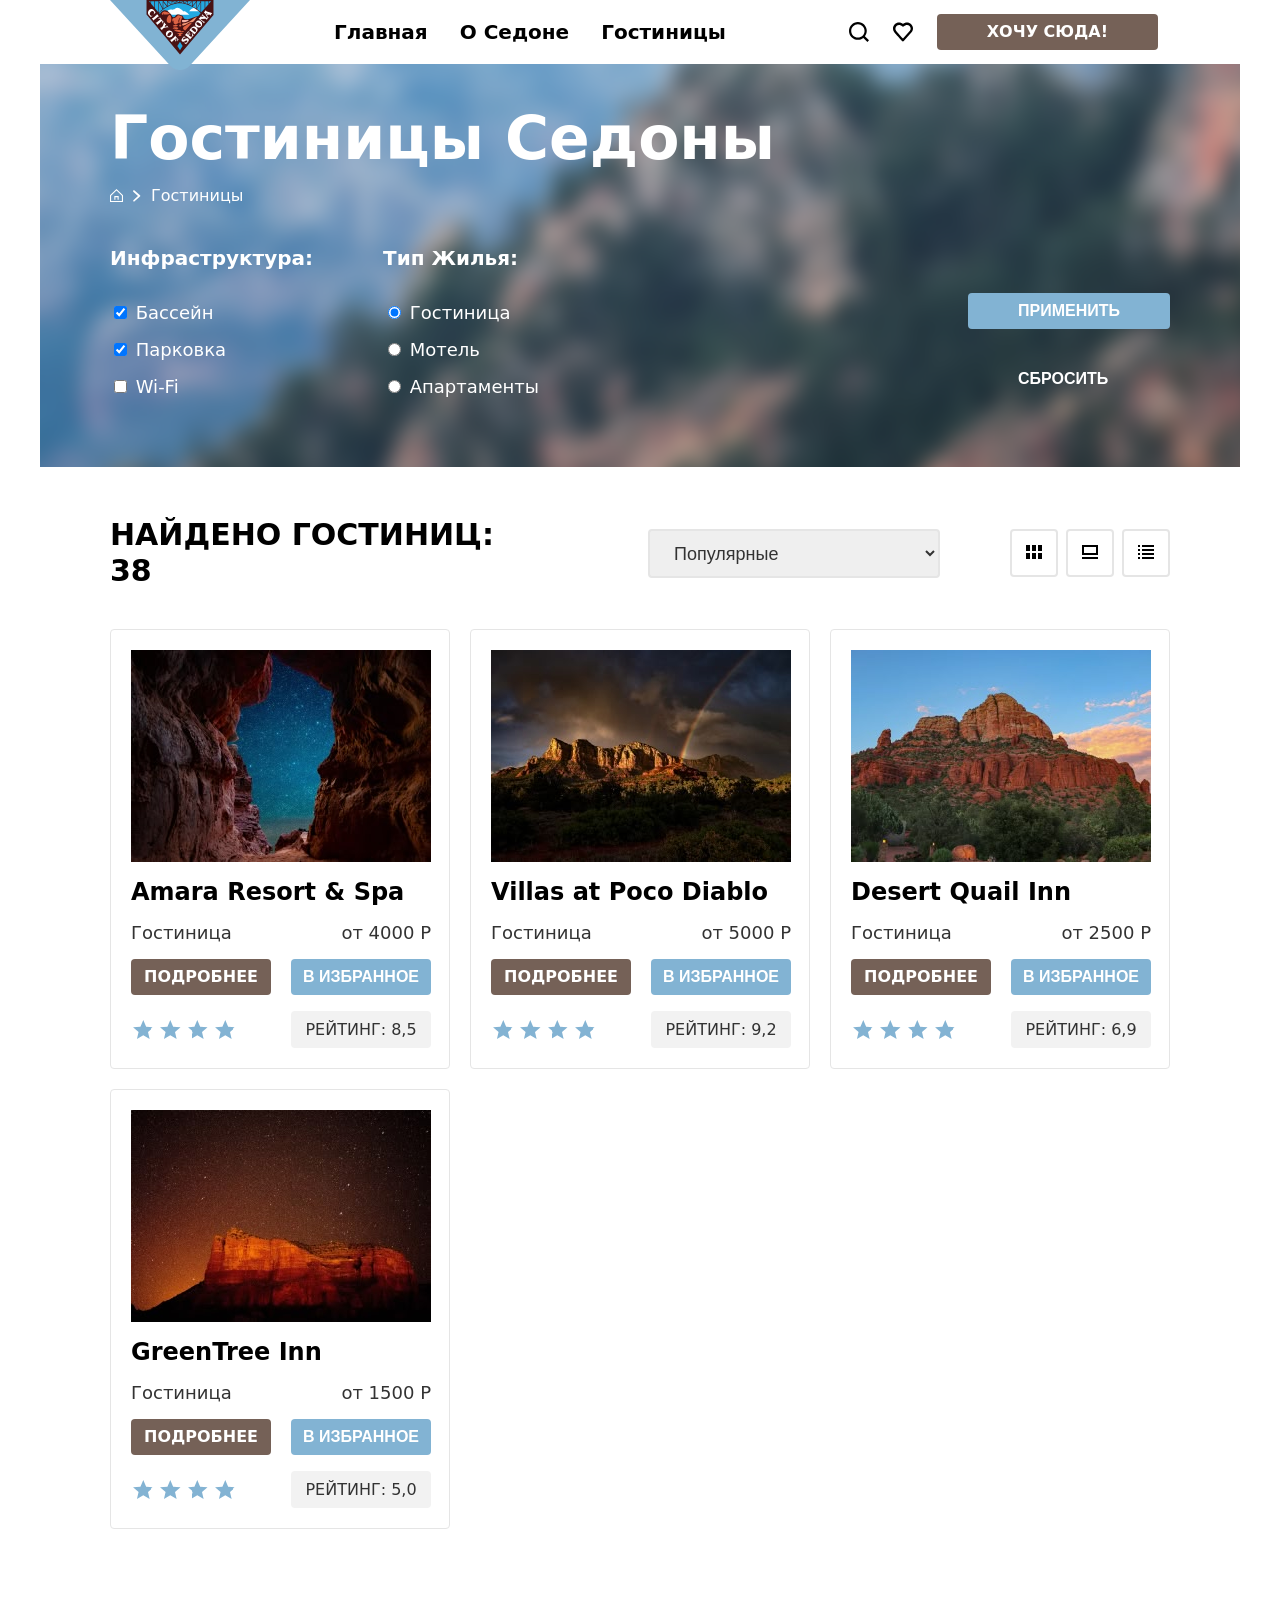
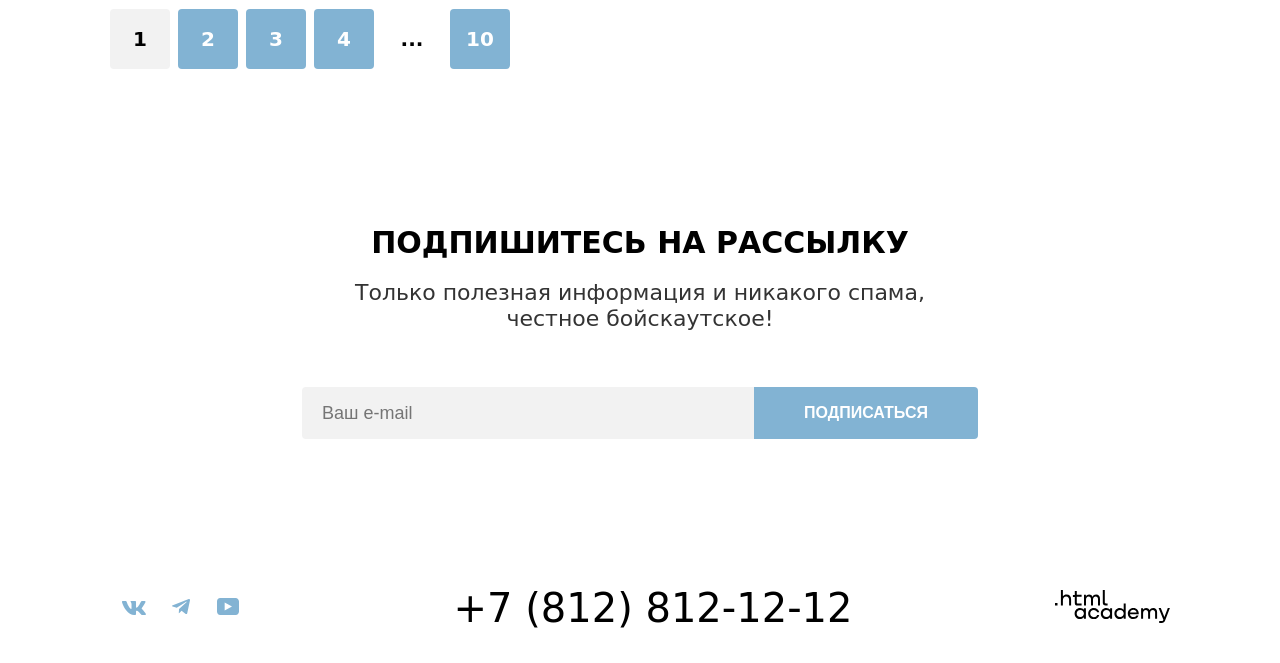
==== commit d5d2e014: "Add files via upload Исправлены замечания." ====
--- a/catalog.html
+++ b/catalog.html
@@ -11,7 +11,7 @@
   <body>
     <div class="container">
       <header>
-        <nav class="navigation">
+        <nav class="m-0 p-0 navigation">
           <div class="nav-left-side">
             <a class="navigation-logo" href="index.html">
               <img
@@ -22,7 +22,10 @@
                 alt="Логотип сайта гостиниц Седоны"
               />
             </a>
-            <ul class="navigation-list" aria-label="Навигационное меню">
+            <ul
+              class="list-reset navigation-list"
+              aria-label="Навигационное меню"
+            >
               <li class="navigation-item">
                 <a
                   class="navigation-link navigation-link-current"
@@ -40,7 +43,7 @@
           </div>
 
           <ul
-            class="navigation-list navigation-list-user"
+            class="m-0 p-0 list-reset navigation-list navigation-list-user"
             aria-label="Пользовательское меню"
           >
             <li class="navigation-item">
@@ -81,9 +84,12 @@
       <main class="page-inner page-container">
         <div class="background-hero-inner wrap-hero-inner">
           <section class="inner-hero">
-            <h1 class="inner-hero-title">Гостиницы Седоны</h1>
-
-            <ul class="breadcrumbs" aria-label="Навигационная цепочка">
+            <h1 class="m-0 p-0 inner-hero-title">Гостиницы Седоны</h1>
+
+            <ul
+              class="m-0 p-0 list-reset breadcrumbs"
+              aria-label="Навигационная цепочка"
+            >
               <li class="breadcrumbs-item">
                 <a class="breadcrumbs-link" href="#">
                   <img
@@ -123,8 +129,10 @@
               method="get"
             >
               <h2 class="visually-hidden">Каталог гостиниц</h2>
-              <fieldset class="catalog-filter-group">
-                <legend class="catalog-filter-title">Инфраструктура:</legend>
+              <fieldset class="m-0 p-0 catalog-filter-group">
+                <legend class="m-0 p-0 catalog-filter-title">
+                  Инфраструктура:
+                </legend>
 
                 <label class="catalog-filter-label">
                   <input
@@ -156,11 +164,14 @@
                 </label>
               </fieldset>
 
-              <fieldset class="catalog-filter-group">
-                <legend class="catalog-filter-title">Тип жилья:</legend>
-
-                <ul class="catalog-filter-list" aria-label="Выбор типа жилья">
-                  <li class="catalog-filter-item">
+              <fieldset class="m-0 p-0 catalog-filter-group">
+                <legend class="m-0 p-0 catalog-filter-title">Тип жилья:</legend>
+
+                <ul
+                  class="m-0 p-0 list-reset catalog-filter-list"
+                  aria-label="Выбор типа жилья"
+                >
+                  <li class="m-0 p-0">
                     <label class="catalog-filter-label">
                       <input
                         type="radio"
@@ -172,14 +183,14 @@
                     </label>
                   </li>
 
-                  <li class="catalog-filter-item">
+                  <li class="m-0 p-0 list-reset">
                     <label class="catalog-filter-label">
                       <input type="radio" name="accommodation" value="motel" />
                       Мотель
                     </label>
                   </li>
 
-                  <li class="catalog-filter-item">
+                  <li class="m-0 p-0 list-reset">
                     <label class="catalog-filter-label">
                       <input
                         type="radio"
@@ -194,7 +205,7 @@
 
               <div class="third-column"></div>
 
-              <div class="catalog-filter-group buttons-gap">
+              <div class="m-0 p-0 catalog-filter-group buttons-gap">
                 <button class="base-button base-button-blue" type="submit">
                   Применить
                 </button>
@@ -209,11 +220,13 @@
           </section>
         </div>
 
-        <section class="catalog-page">
+        <section class="m-0 catalog-page">
           <div class="catalog-page-header">
-            <h2 class="page-index-title search-page">Найдено гостиниц: 38</h2>
+            <h2 class="m-0 p-0 page-index-title search-page">
+              Найдено гостиниц: 38
+            </h2>
             <select
-              class="catalog-sort"
+              class="m-0 p-0 catalog-sort"
               name="sort"
               aria-label="Сортировка гостиниц"
             >
@@ -242,7 +255,7 @@
             </div>
           </div>
 
-          <ul class="hotel-list">
+          <ul class="m-0 p-0 list-reset hotel-list">
             <li class="hotel-card">
               <img
                 class="hotel-card-image"
@@ -251,16 +264,21 @@
                 width="300"
                 height="212"
               />
-              <h3 class="hotel-card-title">Amara Resort & Spa</h3>
+              <h3 class="m-0 p-0 hotel-card-title">Amara Resort & Spa</h3>
               <span class="hotel-card-options">Гостиница</span>
               <b class="hotel-card-price">от 4000 Р</b>
 
               <div class="hotel-card-details">
-                <a class="base-button base-button-brown" href="#">Подробнее</a>
+                <a class="m-0 p-0 base-card-button base-button-brown" href="#"
+                  >Подробнее</a
+                >
               </div>
 
               <div class="hotel-card-favorites">
-                <button class="base-button base-button-blue" type="button">
+                <button
+                  class="m-0 p-0 base-card-button base-button-blue"
+                  type="button"
+                >
                   В избранное
                 </button>
               </div>
@@ -269,9 +287,7 @@
                 <span class="visually-hidden">Рейтинг гостиницы 4 звезды</span>
               </div>
 
-              <div class="hotel-card-rating">
-                <span class="hotel-card-rating">Рейтинг: 8,5</span>
-              </div>
+              <div class="hotel-card-rating">Рейтинг: 8,5</div>
             </li>
 
             <li class="hotel-card">
@@ -282,16 +298,21 @@
                 width="300"
                 height="212"
               />
-              <h3 class="hotel-card-title">Villas at Poco Diablo</h3>
+              <h3 class="m-0 p-0 hotel-card-title">Villas at Poco Diablo</h3>
               <span class="hotel-card-options">Гостиница</span>
               <b class="hotel-card-price">от 5000 Р</b>
 
               <div class="hotel-card-details">
-                <a class="base-button base-button-brown" href="#">Подробнее</a>
+                <a class="m-0 p-0 base-card-button base-button-brown" href="#"
+                  >Подробнее</a
+                >
               </div>
 
               <div class="hotel-card-favorites">
-                <button class="base-button base-button-blue" type="button">
+                <button
+                  class="m-0 p-0 base-card-button base-button-blue"
+                  type="button"
+                >
                   В избранное
                 </button>
               </div>
@@ -300,9 +321,7 @@
                 <span class="visually-hidden">Рейтинг гостиницы 4 звезды</span>
               </div>
 
-              <div class="hotel-card-rating">
-                <span class="hotel-card-rating">Рейтинг: 9,2</span>
-              </div>
+              <div class="hotel-card-rating">Рейтинг: 9,2</div>
             </li>
 
             <li class="hotel-card">
@@ -313,16 +332,21 @@
                 width="300"
                 height="212"
               />
-              <h3 class="hotel-card-title">Desert Quail Inn</h3>
+              <h3 class="m-0 p-0 hotel-card-title">Desert Quail Inn</h3>
               <span class="hotel-card-options">Гостиница</span>
               <b class="hotel-card-price">от 2500 Р</b>
 
               <div class="hotel-card-details">
-                <a class="base-button base-button-brown" href="#">Подробнее</a>
+                <a class="m-0 p-0 base-card-button base-button-brown" href="#"
+                  >Подробнее</a
+                >
               </div>
 
               <div class="hotel-card-favorites">
-                <button class="base-button base-button-blue" type="button">
+                <button
+                  class="m-0 p-0 base-card-button base-button-blue"
+                  type="button"
+                >
                   В избранное
                 </button>
               </div>
@@ -331,9 +355,7 @@
                 <span class="visually-hidden">Рейтинг гостиницы 3 звезды</span>
               </div>
 
-              <div class="hotel-card-rating">
-                <span class="hotel-card-rating">Рейтинг: 6,9</span>
-              </div>
+              <div class="hotel-card-rating">Рейтинг: 6,9</div>
             </li>
 
             <li class="hotel-card">
@@ -344,16 +366,21 @@
                 width="300"
                 height="212"
               />
-              <h3 class="hotel-card-title">GreenTree Inn</h3>
+              <h3 class="m-0 p-0 hotel-card-title">GreenTree Inn</h3>
               <span class="hotel-card-options">Гостиница</span>
               <b class="hotel-card-price">от 1500 Р</b>
 
               <div class="hotel-card-details">
-                <a class="base-button base-button-brown" href="#">Подробнее</a>
+                <a class="m-0 p-0 base-card-button base-button-brown" href="#"
+                  >Подробнее</a
+                >
               </div>
 
               <div class="hotel-card-favorites">
-                <button class="base-button base-button-blue" type="button">
+                <button
+                  class="m-0 p-0 base-card-button base-button-blue"
+                  type="button"
+                >
                   В избранное
                 </button>
               </div>
@@ -362,13 +389,11 @@
                 <span class="visually-hidden">Рейтинг гостиницы 2 звезды</span>
               </div>
 
-              <div class="hotel-card-rating">
-                <span class="hotel-card-rating">Рейтинг: 5,0</span>
-              </div>
+              <div class="hotel-card-rating">Рейтинг: 5,0</div>
             </li>
           </ul>
 
-          <ul class="pagination" aria-label="Пагинация">
+          <ul class="m-0 p-0 list-reset pagination" aria-label="Пагинация">
             <li class="pagination-item pagination-current">
               <span
                 class="pagination-link pagination-link-current"
@@ -402,10 +427,12 @@
         </section>
 
         <div class="wrap-container">
-          <section class="description-container description-container-email">
-            <div class="marking-search">
-              <h2 class="page-index-title">Подпишитесь на рассылку</h2>
-              <p class="page-index-description">
+          <section
+            class="m-0 description-container description-container-email"
+          >
+            <div class="m-0 p-0 marking-search">
+              <h2 class="m-0 p-0 page-index-title">Подпишитесь на рассылку</h2>
+              <p class="m-0 p-0 page-index-description">
                 Только полезная информация и никакого спама,<br />
                 честное бойскаутское!
               </p>
@@ -437,9 +464,9 @@
         </div>
       </main>
 
-      <footer class="page-footer">
+      <footer class="m-0 page-footer">
         <ul
-          class="page-footer-list"
+          class="m-0 p-0 list-reset page-footer-list"
           aria-label="Ссылки на социальные сети и телефон для связи"
         >
           <li class="page-footer-item">
--- a/styles/styles.css
+++ b/styles/styles.css
@@ -30,6 +30,7 @@
   --forms-inputs: #3f5e72;
   --forms-elements-1: #e5e5e5;
   --forms-elements-2: #f2f2f2;
+  --z-index-logo: 1035;
 }
 
 @font-face {
@@ -46,6 +47,12 @@
   font-weight: 700;
   src: url("public/fonts/pt-sans-bold.woff2");
   font-display: swap;
+}
+
+*,
+*::before,
+*::after {
+  box-sizing: border-box;
 }
 
 .container {
@@ -83,6 +90,18 @@
   white-space: nowrap;
 }
 
+.m-0 {
+  margin: 0;
+}
+
+.p-0 {
+  padding: 0;
+}
+
+.list-reset {
+  list-style: none;
+}
+
 .navigation-link {
   display: block;
   padding: 20px 16px;
@@ -108,7 +127,7 @@
   padding: 8px 50px;
   width: 160px;
   height: 36px;
-  background: var(--texts-hover);
+  background-color: var(--texts-hover);
   font-weight: 700;
   font-size: 16px;
   line-height: 20px;
@@ -131,14 +150,16 @@
 }
 
 .description-container {
-  margin: 0;
   padding: 69px;
   margin-bottom: 21px;
-  background: var(--texts-background-deafault);
-  display: flex;
-  flex-direction: column;
-  justify-content: center;
-  align-items: center;
+  background-color: var(--texts-background-deafault);
+  display: flex;
+  flex-direction: column;
+  justify-content: center;
+  align-items: center;
+}
+
+.gap-divider {
   gap: 25px;
 }
 
@@ -149,11 +170,7 @@
   text-transform: uppercase;
   text-align: center;
   color: var(--texts-texts-basic);
-  letter-spacing: -1px;
-  margin: 0;
-  padding: 0;
   display: inline-block;
-  transform: scaleY(1.05);
 }
 
 .page-index-description {
@@ -162,9 +179,6 @@
   line-height: 26px;
   text-align: center;
   color: var(--texts-second);
-  letter-spacing: -0.5px;
-  margin: 0;
-  padding: 0;
 }
 
 .features-list {
@@ -182,50 +196,49 @@
   justify-content: center;
 }
 
+.feature-item-divider {
+  padding: 80px 85px;
+}
+
 .feature-title {
-  margin: 0 0 20px;
+  margin-bottom: 20px;
   font-weight: 700;
   font-size: 24px;
   line-height: 28px;
   text-transform: uppercase;
   text-align: center;
-  letter-spacing: -1px;
-  transform: scaleY(1.05);
 }
 
 .feature-text {
-  margin: 0;
   font-weight: 400;
   font-size: 18px;
   line-height: 21px;
   text-align: center;
-  letter-spacing: -0.5px;
 }
 
 .feature-item-white {
-  background: var(--background-second-1);
+  background-color: var(--background-second-1);
   color: var(--texts-texts-basic);
 }
 
 .feature-item-blue {
-  background: var(--buttons-second);
+  background-color: var(--buttons-second);
   color: var(--texts-background-deafault);
 }
 
 .feature-item-lightblue {
-  background: var(--background-second-2);
+  background-color: var(--background-second-2);
   color: var(--texts-texts-basic);
 }
 
 .feature-item-default {
-  background: var(--texts-background-deafault);
+  background-color: var(--texts-background-deafault);
   color: var(--texts-texts-basic);
 }
 
 .second-description-container {
-  margin: 0;
   padding: 64px;
-  background: var(--texts-background-deafault);
+  background-color: var(--texts-background-deafault);
   display: flex;
   flex-direction: column;
   justify-content: center;
@@ -258,11 +271,11 @@
 }
 
 .base-button-brown {
-  background: var(--texts-hover);
+  background-color: var(--texts-hover);
 }
 
 .base-button-blue {
-  background: var(--buttons-second);
+  background-color: var(--buttons-second);
 }
 
 .navigation-item-search .base-button-blue {
@@ -270,12 +283,30 @@
   border-radius: 0 4px 4px 0;
 }
 
+.base-card-button {
+  display: flex;
+  flex-direction: row;
+  align-items: center;
+  justify-content: center;
+  width: 140px;
+  height: 36px;
+  border: none;
+  cursor: pointer;
+  text-decoration: none;
+  border-radius: 4px;
+  font-weight: 700;
+  font-size: 16px;
+  line-height: 20px;
+  text-transform: uppercase;
+  color: var(--texts-background-deafault);
+}
+
 .base-button-green {
-  background: var(--buttons-select);
+  background-color: var(--buttons-select);
 }
 
 .base-button-transparent {
-  background: transparent;
+  background-color: transparent;
 }
 
 .input-email {
@@ -285,7 +316,7 @@
   border-radius: 4px 0 0 4px;
   width: 452px;
   height: 52px;
-  background: var(--forms-elements-2);
+  background-color: var(--forms-elements-2);
   font-weight: 400;
   font-size: 18px;
   line-height: 24px;
@@ -303,7 +334,7 @@
 }
 
 .search-page {
-  margin-right: 170px;
+  margin-right: 150px;
   text-align: left;
 }
 
@@ -312,13 +343,10 @@
   box-sizing: border-box;
   padding: 12px 20px;
   height: 49px;
-
   border: 2px solid var(--buttons-disabled);
   border-radius: 4px;
   width: 292px;
-  margin: 0;
   margin-right: 70px;
-
   font-weight: 400;
   font-size: 18px;
   line-height: 21px;
@@ -359,21 +387,14 @@
   font-size: 60px;
   line-height: 78px;
   color: var(--texts-background-deafault);
-  margin: 0;
-  padding: 0;
   margin-bottom: 8px;
-  letter-spacing: -1px;
-  transform: scaleY(1.05);
 }
 
 .breadcrumbs {
   display: flex;
   flex-direction: row;
-  align-items: baseline;
-  margin: 0;
-  padding: 0;
+  align-items: center;
   gap: 10px;
-  list-style-type: none;
 }
 
 .breadcrumbs-item {
@@ -382,6 +403,9 @@
 }
 
 .breadcrumbs-link {
+  display: flex;
+  align-items: center;
+  justify-content: center;
   font-weight: 400;
   font-size: 16px;
   line-height: 21px;
@@ -395,24 +419,30 @@
   line-height: 24px;
   text-transform: capitalize;
   color: var(--texts-background-deafault);
-  margin: 0;
-  padding: 0;
   margin-bottom: 32px;
-  letter-spacing: -1px;
 }
 
 .hotel-card {
-  display: flex;
-  flex-direction: column;
+  display: grid;
+  grid-template-columns: 1fr 1fr;
+  row-gap: 16px;
+  column-gap: 20px;
+  width: 340px;
   box-sizing: border-box;
   padding: 20px;
   border: 1px solid var(--buttons-disabled);
   border-radius: 4px;
-  width: 340px;
-  min-height: 438px;
+}
+
+.hotel-card-image {
+  grid-column: 1 / -1;
+  width: 100%;
+  height: 212px;
+  object-fit: cover;
 }
 
 .hotel-card-title {
+  grid-column: 1 / -1;
   font-weight: 700;
   font-size: 24px;
   line-height: 28px;
@@ -420,6 +450,8 @@
 }
 
 .hotel-card-options {
+  grid-column: 1 / 2;
+  align-self: center;
   font-weight: 400;
   font-size: 18px;
   line-height: 21px;
@@ -427,6 +459,9 @@
 }
 
 .hotel-card-price {
+  grid-column: 2 / 3;
+  justify-self: end;
+  align-self: center;
   font-weight: 400;
   font-size: 18px;
   line-height: 21px;
@@ -435,16 +470,36 @@
 }
 
 .hotel-card-rating {
+  display: flex;
+  grid-column: 2 / 3;
+  justify-content: center;
+  align-items: center;
   border-radius: 4px;
   width: 140px;
   height: 37px;
-  background: var(--forms-elements-2);
+  background-color: var(--forms-elements-2);
   font-weight: 400;
   font-size: 16px;
   line-height: 20px;
   text-transform: uppercase;
-  text-align: center;
   color: var(--texts-second);
+}
+
+.hotel-card-details {
+  grid-column: 1 / 2;
+}
+
+.hotel-card-favorites {
+  grid-column: 2 / 3;
+}
+
+.hotel-card-stars {
+  align-self: center;
+  width: 106px;
+  height: 24px;
+  background-image: url("data:image/svg+xml,%3Csvg xmlns='http://www.w3.org/2000/svg' width='24' height='24' viewBox='0 0 24 24' fill='%2383b3d3'%3E%3Cpath d='M12 17.3l-6.2 3.7 1.6-7-5.4-4.7 7.2-.6L12 2l2.8 6.7 7.2.6-5.4 4.7 1.6 7z'/%3E%3C/svg%3E");
+  background-repeat: space;
+  background-size: 24px 24px;
 }
 
 .pagination-item {
@@ -454,7 +509,7 @@
   border-radius: 4px;
   width: 60px;
   height: 60px;
-  background: var(--buttons-second);
+  background-color: var(--buttons-second);
 }
 
 .pagination-link {
@@ -472,31 +527,27 @@
 }
 
 .pagination-current {
-  background: var(--forms-elements-2);
+  background-color: var(--forms-elements-2);
   color: var(--texts-texts-basic);
 }
 
 .pagination-continue {
-  background: var(--texts-background-deafault);
+  background-color: var(--texts-background-deafault);
 }
 
 .navigation {
   display: flex;
+  flex-direction: row;
+  align-items: center;
   height: 64px;
   padding-left: 70px;
   padding-right: 70px;
-  margin: 0 auto;
-}
-
-.nav-left-side {
-  display: flex;
-  flex-direction: row;
 }
 
 .navigation-logo {
   position: absolute;
   top: 0;
-  z-index: 10;
+  z-index: var(--z-index-logo);
 }
 
 .nav-left-side .navigation-list {
@@ -506,30 +557,21 @@
 .navigation-list {
   display: flex;
   flex-wrap: wrap;
-  align-items: center;
-  justify-content: space-around;
-  margin: 0;
-  padding: 0;
-  list-style-type: none;
-  letter-spacing: -1px;
 }
 
 .navigation-list-user {
-  display: flex;
-  align-items: center;
-  min-width: 268px;
-  list-style-type: none;
-  margin: 0;
   margin-left: auto;
-  padding: 0;
 }
 
 .navigation-list-user .navigation-link {
+  display: flex;
   padding: 20px 12px;
-  height: 64px;
-  display: flex;
-  align-items: center;
-  box-sizing: border-box;
+  align-items: center;
+}
+
+.navigation-item {
+  display: flex;
+  align-items: center;
 }
 
 .page-logo {
@@ -538,7 +580,6 @@
 
 .page-logo-hero {
   display: block;
-  margin: 0 auto;
 }
 
 .features-list {
@@ -546,9 +587,6 @@
   flex-wrap: wrap;
   justify-content: space-between;
   width: 100%;
-  margin: 0 auto;
-  padding: 0;
-  list-style: none;
 }
 
 .feature-image {
@@ -583,7 +621,6 @@
   justify-content: space-between;
   align-items: center;
   min-height: 107px;
-  margin: 0 auto;
 }
 
 .navigation-item-search {
@@ -598,7 +635,6 @@
   display: flex;
   justify-content: center;
   align-items: center;
-  gap: 0;
 }
 
 .page-footer {
@@ -608,7 +644,6 @@
   align-items: center;
   box-sizing: border-box;
   padding: 40px 70px 30px;
-  margin: 0 auto;
   min-height: 120px;
   width: 100%;
 }
@@ -618,9 +653,6 @@
   flex-wrap: wrap;
   align-items: center;
   justify-content: space-between;
-  margin: 0;
-  padding: 0;
-  list-style-type: none;
   width: auto;
 }
 
@@ -640,27 +672,16 @@
   margin-bottom: 40px;
 }
 
-.catalog-filter-item {
-  margin: 0;
-  padding: 0;
-  list-style: none;
-}
-
 .catalog-filter-list {
   display: flex;
   flex-direction: column;
   gap: 16px;
-  margin: 0;
-  padding: 0;
-  padding-inline-start: 0;
 }
 
 .catalog-filter-group {
   display: flex;
   flex-direction: column;
   gap: 16px;
-  margin: 0;
-  padding: 0;
   border: 0;
 }
 
@@ -683,9 +704,7 @@
   flex-direction: row;
   flex-wrap: wrap;
   box-sizing: border-box;
-  margin: 0;
   padding: 50px 70px 60px;
-  gap: 32px;
 }
 
 .catalog-page-header {
@@ -719,8 +738,6 @@
   flex-wrap: wrap;
   box-sizing: border-box;
   gap: 20px;
-  list-style: none;
-  padding-inline-start: 0;
   margin-bottom: 80px;
 }
 
@@ -730,9 +747,6 @@
   flex-wrap: wrap;
   box-sizing: border-box;
   gap: 8px;
-  list-style: none;
-  padding-inline-start: 0;
-  margin-bottom: 60px;
 }
 
 .navigation-item-search .base-button-brown {
@@ -742,3 +756,11 @@
 .white-color {
   color: var(--texts-background-deafault);
 }
+
+.tiny-font {
+  font-size: 21px;
+}
+
+.tiny-font-divider {
+  font-size: 17px;
+}
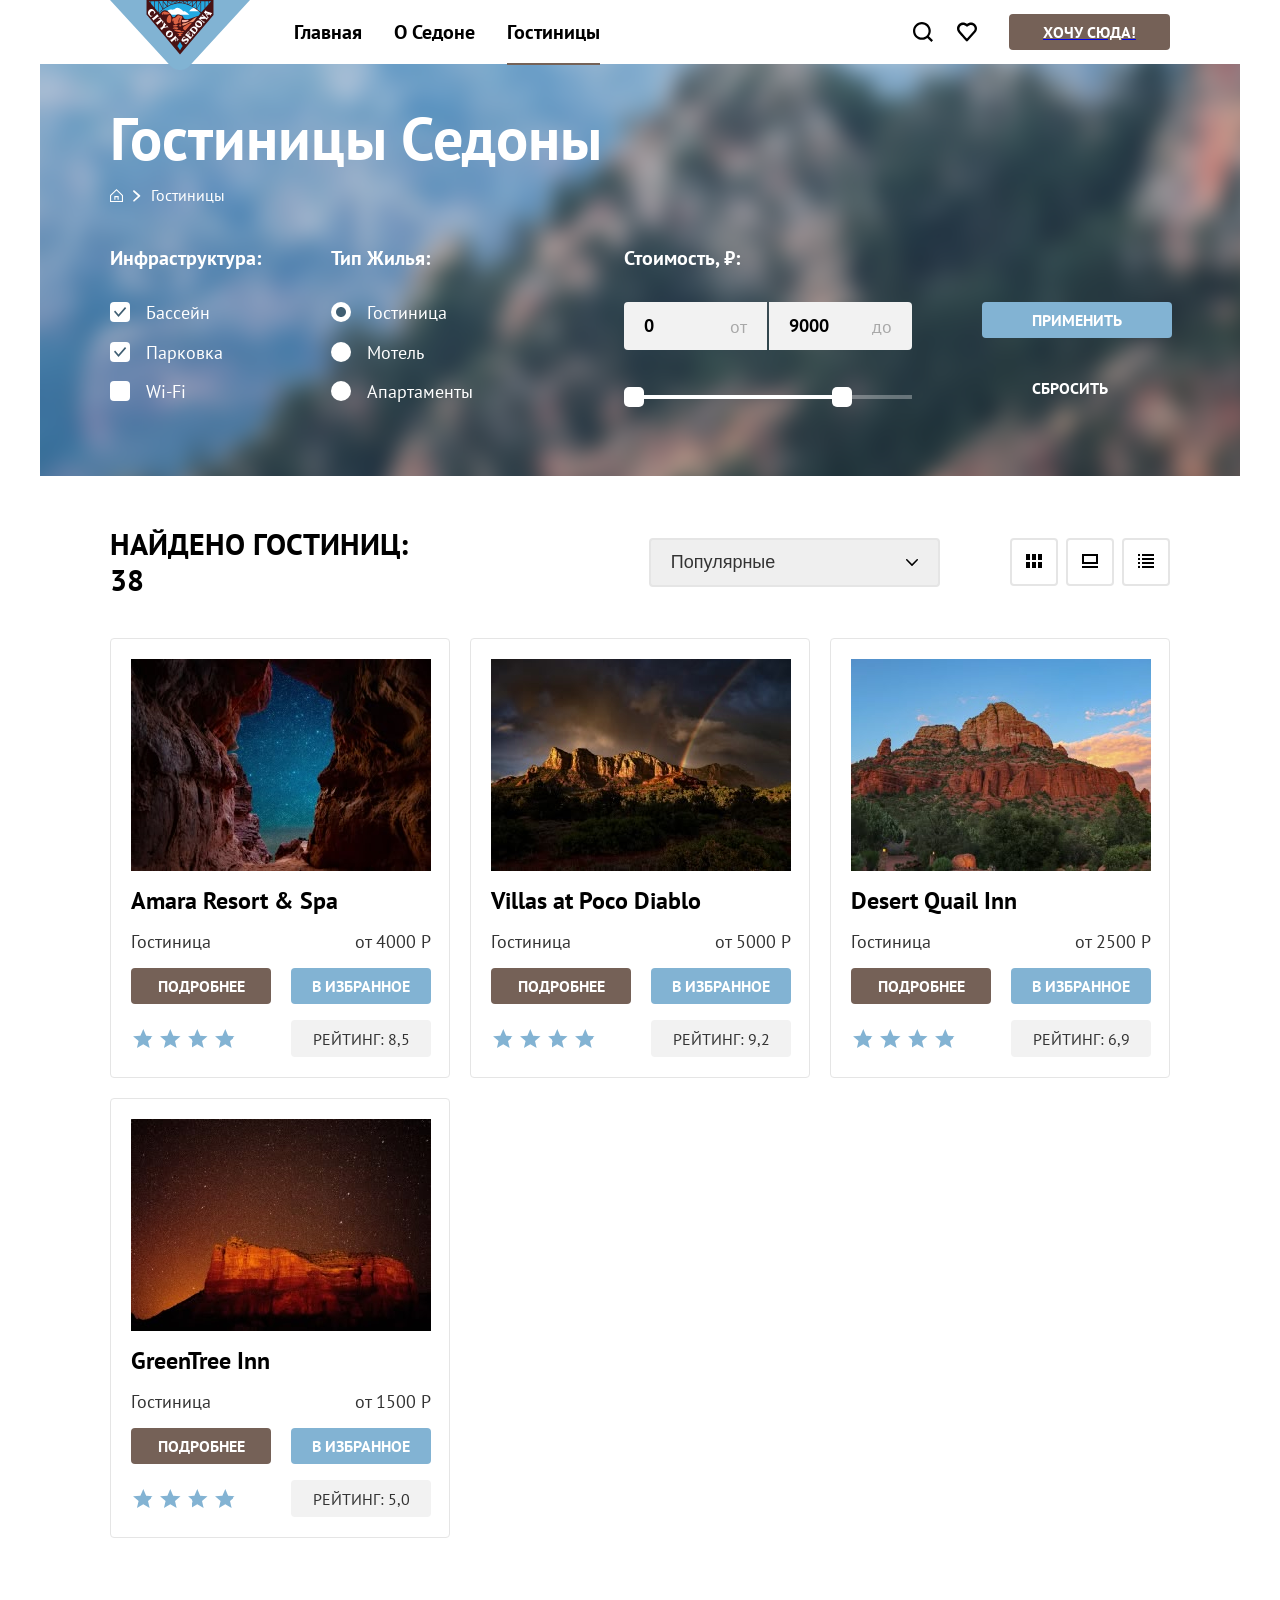
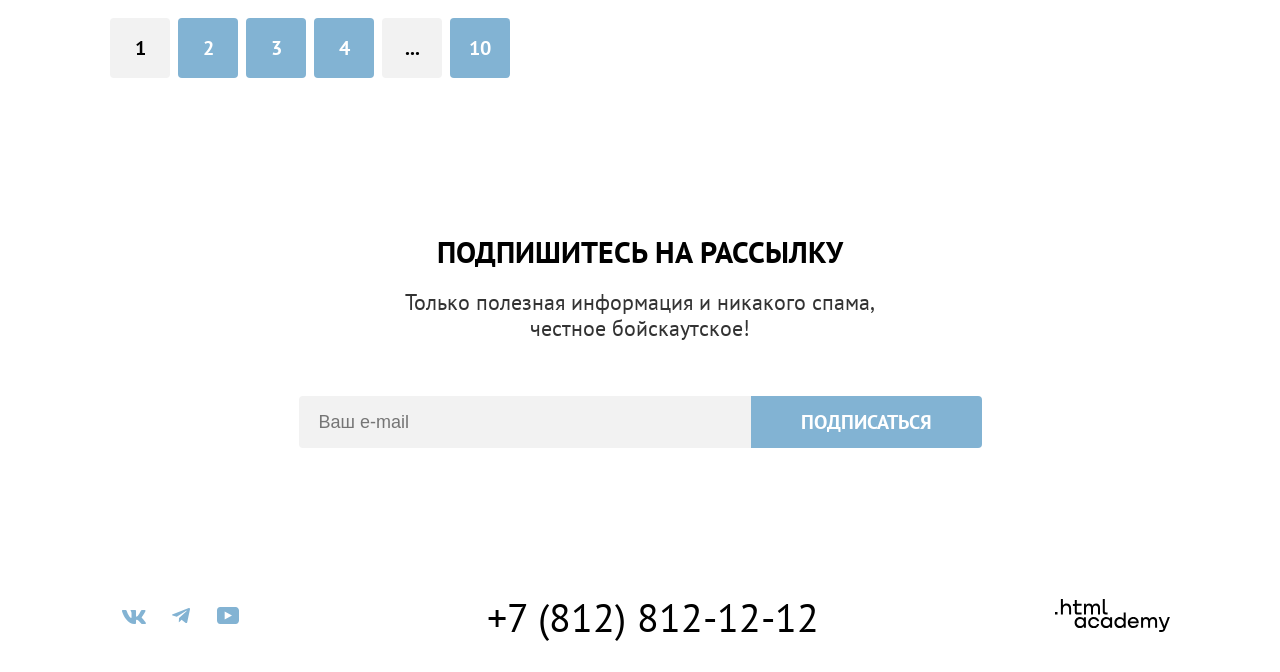
==== commit 873dfece: "Add files via upload" ====
--- a/catalog.html
+++ b/catalog.html
@@ -7,6 +7,13 @@
     <title>Гостиницы Седоны</title>
 
     <link rel="stylesheet" href="styles/styles.css" />
+
+    <link
+      rel="icon"
+      type="image/png"
+      sizes="32x32"
+      href="public/images/favicon.png"
+    />
   </head>
   <body>
     <div class="container">
@@ -27,17 +34,17 @@
               aria-label="Навигационное меню"
             >
               <li class="navigation-item">
-                <a
-                  class="navigation-link navigation-link-current"
-                  href="index.html"
-                  >Главная</a
-                >
+                <a class="navigation-link" href="index.html">Главная</a>
               </li>
               <li class="navigation-item">
                 <a class="navigation-link" href="about.html">О Седоне</a>
               </li>
               <li class="navigation-item">
-                <a class="navigation-link" href="hotels.html">Гостиницы</a>
+                <a
+                  class="navigation-link navigation-link-current"
+                  href="hotels.html"
+                  >Гостиницы</a
+                >
               </li>
             </ul>
           </div>
@@ -47,7 +54,7 @@
             aria-label="Пользовательское меню"
           >
             <li class="navigation-item">
-              <button class="navigation-link search-trigger" type="button">
+              <button class="navigation-link link-wrapper" type="button">
                 <img
                   class="header-icon"
                   src="public/svg/search.svg"
@@ -59,7 +66,7 @@
               </button>
             </li>
             <li class="navigation-item">
-              <a class="navigation-link" href="#">
+              <a class="navigation-link link-wrapper nav-right-margin" href="#">
                 <img
                   class="header-icon"
                   src="public/svg/favorites.svg"
@@ -70,8 +77,8 @@
                 <span class="visually-hidden">Иконка избранное</span>
               </a>
             </li>
-            <li class="navigation-item">
-              <a class="navigation-link" href="#">
+            <li class="navigation-item to-right-side">
+              <a href="#">
                 <span class="base-button base-button-brown button-hero"
                   >Хочу сюда!</span
                 >
@@ -104,16 +111,14 @@
               </li>
 
               <li class="breadcrumbs-item">
-                <a class="breadcrumbs-link" href="#">
-                  <img
-                    class="header-icon"
-                    src="public/svg/arrow.svg"
-                    alt=""
-                    width="8"
-                    height="20"
-                  />
-                  <span class="visually-hidden">Главная страница</span>
-                </a>
+                <img
+                  class="breadcrumbs-icon"
+                  src="public/svg/arrow.svg"
+                  alt=""
+                  aria-hidden="true"
+                  width="8"
+                  height="20"
+                />
               </li>
 
               <li class="breadcrumbs-item">
@@ -134,34 +139,36 @@
                   Инфраструктура:
                 </legend>
 
-                <label class="catalog-filter-label">
-                  <input
-                    class="catalog-filter-input"
-                    type="checkbox"
-                    name="pool"
-                    checked
-                  />
-                  Бассейн
-                </label>
-
-                <label class="catalog-filter-label">
-                  <input
-                    class="catalog-filter-input"
-                    type="checkbox"
-                    name="parking"
-                    checked
-                  />
-                  Парковка
-                </label>
-
-                <label class="catalog-filter-label">
-                  <input
-                    class="catalog-filter-input"
-                    type="checkbox"
-                    name="wifi"
-                  />
-                  Wi-Fi
-                </label>
+                <div class="filter-list">
+                  <label class="catalog-filter-label">
+                    <input
+                      class="m-0 p-0 catalog-filter-input"
+                      type="checkbox"
+                      name="pool"
+                      checked
+                    />
+                    Бассейн
+                  </label>
+
+                  <label class="catalog-filter-label">
+                    <input
+                      class="m-0 p-0 catalog-filter-input"
+                      type="checkbox"
+                      name="parking"
+                      checked
+                    />
+                    Парковка
+                  </label>
+
+                  <label class="catalog-filter-label">
+                    <input
+                      class="m-0 p-0 catalog-filter-input"
+                      type="checkbox"
+                      name="wifi"
+                    />
+                    Wi-Fi
+                  </label>
+                </div>
               </fieldset>
 
               <fieldset class="m-0 p-0 catalog-filter-group">
@@ -171,41 +178,103 @@
                   class="m-0 p-0 list-reset catalog-filter-list"
                   aria-label="Выбор типа жилья"
                 >
-                  <li class="m-0 p-0">
-                    <label class="catalog-filter-label">
-                      <input
-                        type="radio"
-                        name="accommodation"
-                        value="hotel"
-                        checked
-                      />
-                      Гостиница
-                    </label>
-                  </li>
-
-                  <li class="m-0 p-0 list-reset">
-                    <label class="catalog-filter-label">
-                      <input type="radio" name="accommodation" value="motel" />
-                      Мотель
-                    </label>
-                  </li>
-
-                  <li class="m-0 p-0 list-reset">
-                    <label class="catalog-filter-label">
-                      <input
-                        type="radio"
-                        name="accommodation"
-                        value="apartment"
-                      />
-                      Апартаменты
-                    </label>
-                  </li>
+                  <div class="filter-list">
+                    <li class="m-0 p-0">
+                      <label class="catalog-filter-label">
+                        <input
+                          class="m-0 p-0 catalog-filter-radio"
+                          type="radio"
+                          name="accommodation"
+                          value="hotel"
+                          checked
+                        />
+                        Гостиница
+                      </label>
+                    </li>
+
+                    <li class="m-0 p-0 list-reset">
+                      <label class="catalog-filter-label">
+                        <input
+                          class="m-0 p-0 catalog-filter-radio"
+                          type="radio"
+                          name="accommodation"
+                          value="motel"
+                        />
+                        Мотель
+                      </label>
+                    </li>
+
+                    <li class="m-0 p-0 list-reset">
+                      <label class="catalog-filter-label">
+                        <input
+                          class="m-0 p-0 catalog-filter-radio"
+                          type="radio"
+                          name="accommodation"
+                          value="apartment"
+                        />
+                        Апартаменты
+                      </label>
+                    </li>
+                  </div>
                 </ul>
               </fieldset>
 
-              <div class="third-column"></div>
-
-              <div class="m-0 p-0 catalog-filter-group buttons-gap">
+              <fieldset
+                class="m-0 p-0 catalog-filter-group another-filter-group"
+              >
+                <legend class="m-0 p-0 catalog-filter-title">
+                  Стоимость, ₽:
+                </legend>
+
+                <div class="filter-list">
+                  <div class="value-inputs">
+                    <label class="label-wrapper" for="min-price">
+                      <input
+                        class="m-0 value-input value-min"
+                        type="number"
+                        name="min-price"
+                        id="min-price"
+                        placeholder="0"
+                        min="1"
+                        max="10000"
+                        required
+                      />
+                      <span class="label-text">от</span>
+                    </label>
+
+                    <label class="label-wrapper" for="max-price">
+                      <input
+                        class="m-0 value-input value-max"
+                        type="number"
+                        name="max-price"
+                        id="max-price"
+                        placeholder="9000"
+                        min="1"
+                        max="9000"
+                        required
+                      />
+                      <span class="label-text">до</span>
+                    </label>
+                  </div>
+
+                  <div class="range">
+                    <div class="range-scale">
+                      <div class="range-bar" style="left: 0; width: 218px">
+                        <button
+                          type="button"
+                          class="range-toggle toggle-min"
+                        ></button>
+                        <button
+                          type="button"
+                          class="range-toggle toggle-max"
+                        ></button>
+                      </div>
+                    </div>
+                  </div>
+                </div>
+              </fieldset>
+
+              <div class="m-0 p-0 buttons-gap">
                 <button class="base-button base-button-blue" type="submit">
                   Применить
                 </button>
@@ -231,12 +300,10 @@
               aria-label="Сортировка гостиниц"
             >
               <option value="popular">Популярные</option>
-              <option value="price-asc">Цена: от дешевых к дорогим</option>
-              <option value="price-desc">Цена: от дорогих к дешевым</option>
-              <option value="rating-desc">
-                Рейтинг: от высокого к низкому
-              </option>
-              <option value="rating-asc">Рейтинг: от низкого к высокому</option>
+              <option value="price-asc">От дешевых к дорогим</option>
+              <option value="price-desc">От дорогих к дешевым</option>
+              <option value="rating-desc">Рейтинг высокий - низкий</option>
+              <option value="rating-asc">Рейтинг низкий - высокий</option>
             </select>
 
             <div class="catalog-view">
@@ -455,7 +522,10 @@
                   placeholder="Ваш e-mail"
                   required
                 />
-                <button class="base-button base-button-blue" type="submit">
+                <button
+                  class="base-button base-button-blue button-subscribe"
+                  type="submit"
+                >
                   Подписаться
                 </button>
               </form>
@@ -464,32 +534,46 @@
         </div>
       </main>
 
-      <footer class="m-0 page-footer">
+      <footer class="page-footer">
         <ul
           class="m-0 p-0 list-reset page-footer-list"
           aria-label="Ссылки на социальные сети и телефон для связи"
         >
           <li class="page-footer-item">
             <a class="page-footer-link" href="https://vk.com/htmlacademy">
-              <img
+              <svg
                 class="social-logo"
-                src="public/svg/VK.svg"
                 width="24"
                 height="14"
-                alt=""
-              />
+                viewBox="0 0 24 14"
+                fill="currentColor"
+                xmlns="http://www.w3.org/2000/svg"
+              >
+                <path
+                  fill-rule="evenodd"
+                  clip-rule="evenodd"
+                  d="M23.45.948c.166-.546 0-.948-.795-.948H20.03c-.668 0-.976.347-1.143.73 0 0-1.335 3.196-3.226 5.272-.612.602-.89.793-1.224.793-.167 0-.418-.191-.418-.738V.948c0-.656-.184-.948-.74-.948H9.151c-.417 0-.668.304-.668.593 0 .621.946.765 1.043 2.513v3.798c0 .833-.153.984-.487.984-.89 0-3.055-3.211-4.34-6.885C4.45.288 4.198 0 3.527 0H.9C.15 0 0 .347 0 .73c0 .682.89 4.07 4.145 8.551C6.315 12.341 9.37 14 12.153 14c1.669 0 1.875-.368 1.875-1.003v-2.313c0-.737.158-.884.687-.884.39 0 1.057.192 2.615 1.667C19.11 13.216 19.403 14 20.405 14h2.625c.75 0 1.126-.368.91-1.096-.238-.724-1.088-1.775-2.215-3.022-.612-.71-1.53-1.475-1.809-1.858-.389-.491-.278-.71 0-1.147 0 0 3.2-4.426 3.533-5.929h.001Z"
+                  fill="currentColor"
+                />
+              </svg>
               <span class="visually-hidden">Ссылка на Вконтакте</span>
             </a>
           </li>
           <li class="page-footer-item">
             <a class="page-footer-link" href="https://t.me/htmlacademy">
-              <img
+              <svg
                 class="social-logo"
-                src="public/svg/telegram.svg"
                 width="18"
                 height="16"
-                alt=""
-              />
+                viewBox="0 0 18 16"
+                fill="currentColor"
+                xmlns="http://www.w3.org/2000/svg"
+              >
+                <path
+                  d="M16.785.09926.840489 6.24775c-1.08815.43706-1.081854 1.04409-.199644 1.31478l4.093605 1.277L14.2058 2.8637c.4479-.27249.8571-.1259.5207.17266L7.05283 9.96185h-.00179l.00179.0009-.28238 4.21955c.41368 0 .59624-.1898.82826-.4137l1.98834-1.9335L13.7229 14.89c.7626.42 1.3103.2041 1.5-.7059l2.715-12.79525C18.2158.274623 17.5126-.229883 16.785.09926Z"
+                  fill="currentColor"
+                />
+              </svg>
               <span class="visually-hidden">Ссылка на Телеграм</span>
             </a>
           </li>
@@ -498,13 +582,19 @@
               class="page-footer-link"
               href="https://www.youtube.com/user/HTMLAcademyru"
             >
-              <img
+              <svg
                 class="social-logo"
-                src="public/svg/YouTube.svg"
                 width="22"
                 height="17"
-                alt=""
-              />
+                viewBox="0 0 22 17"
+                fill="currentColor"
+                xmlns="http://www.w3.org/2000/svg"
+              >
+                <path
+                  d="M18.607 0H3.17413C1.31343 0 0 1.59375 0 3.4v10.0937C0 15.4062 1.31343 17 3.17413 17H18.8259C20.4677 17 22 15.4063 22 13.6V3.4C21.7811 1.59375 20.4677 0 18.607 0ZM7.66169 12.5375v-8.075L14.995 8.5l-7.33331 4.0375Z"
+                  fill="currentColor"
+                />
+              </svg>
               <span class="visually-hidden">Ссылка на YouTube</span>
             </a>
           </li>
@@ -517,13 +607,19 @@
         </span>
 
         <a class="htmlacademy-logo" href="https://htmlacademy.ru">
-          <img
+          <svg
             class="footer-logo-academy"
-            src="public/svg/HTML Academy.svg"
-            alt=""
             width="115"
             height="33"
-          />
+            viewBox="0 0 115 33"
+            fill="currentColor"
+            xmlns="http://www.w3.org/2000/svg"
+          >
+            <path
+              d="M0 12.9v2.6h2.5v-2.6H0ZM11.6 4.5c-1.6 0-2.8.7-3.6 1.7h-.1V0h-2v15.5h2v-5.3c0-2.1 1.3-3.6 3.3-3.6 1.8 0 2.9 1.4 2.9 3.2v5.7h2V9.4c.1-3-1.8-4.9-4.5-4.9ZM26.6 4.8h-4.8V1.1h-2v3.8h-1.9v2h1.9v6c0 1.7 1 2.7 2.7 2.7h4.1v-2h-3.7c-.7 0-1.1-.4-1.1-1.1V6.8h4.8v-2ZM41.1 4.6c-1.6 0-2.9.8-3.5 2.1h-.1c-.6-1.2-1.8-2.1-3.4-2.1-1.4 0-2.5.8-3.1 1.8h-.1V4.8H29v10.6h2V10c0-2 1-3.5 2.6-3.5 1.5 0 2.4 1 2.4 2.6v6.3h2V9.8c0-2.4 1.4-3.3 2.6-3.3 1.5 0 2.4 1 2.4 2.6v6.3h2V8.9c.1-2.5-1.4-4.3-3.9-4.3ZM47.8 12.7c0 1.7 1 2.7 2.8 2.7h2v-2h-1.7c-.7 0-1.1-.4-1.1-1.1V0h-2v12.7ZM28.9 19.7c-.9-1.1-2.2-1.8-3.9-1.8-3.1 0-5.4 2.3-5.4 5.6s2.3 5.6 5.4 5.6c1.8 0 3-.8 3.8-1.9h.1v1.6h2V18.2h-2v1.5Zm-3.6 7.4c-2.2 0-3.6-1.6-3.6-3.6s1.4-3.6 3.6-3.6 3.6 1.6 3.6 3.6c0 1.9-1.4 3.6-3.6 3.6ZM44.2 22c-.5-2.4-2.6-4.1-5.4-4.1-3.4 0-5.6 2.5-5.6 5.6 0 3.1 2.2 5.6 5.6 5.6 2.8 0 4.9-1.8 5.4-4.2h-2.1c-.4 1.3-1.7 2.3-3.3 2.3-2.2 0-3.6-1.6-3.6-3.6s1.4-3.6 3.6-3.6c1.6 0 2.8 1 3.3 2.2h2.1V22ZM55.1 19.7c-.9-1.1-2.2-1.8-3.9-1.8-3.1 0-5.4 2.3-5.4 5.6s2.3 5.6 5.4 5.6c1.8 0 3-.8 3.8-1.9h.1v1.6h2V18.2h-2v1.5Zm-3.6 7.4c-2.2 0-3.6-1.6-3.6-3.6s1.4-3.6 3.6-3.6 3.6 1.6 3.6 3.6c0 1.9-1.5 3.6-3.6 3.6ZM68.7 19.8c-.9-1.1-2.2-1.9-3.9-1.9-3.1 0-5.4 2.3-5.4 5.6s2.2 5.6 5.4 5.6c1.7 0 3-.8 3.8-1.8h.1v1.5h2V13.4h-2v6.4Zm-3.6 7.3c-2.2 0-3.6-1.6-3.6-3.6s1.4-3.6 3.6-3.6 3.6 1.6 3.6 3.6c-.1 2-1.5 3.6-3.6 3.6ZM78.3 17.9c-3.3 0-5.5 2.5-5.5 5.6 0 3 2.1 5.6 5.5 5.6 2.5 0 4.5-1.3 5.2-3.6h-2.1c-.5 1-1.6 1.6-3 1.6-1.9 0-3.3-1.3-3.4-2.9h8.8c.2-3.6-2-6.3-5.5-6.3Zm0 1.9c1.7 0 3 1 3.3 2.6h-6.5c.3-1.5 1.5-2.6 3.2-2.6ZM98.2 17.9c-1.6 0-2.9.8-3.6 2h-.1c-.6-1.2-1.8-2-3.4-2-1.4 0-2.5.7-3.1 1.8v-1.5h-1.9v10.6h2v-5.4c0-2 1-3.4 2.6-3.5 1.5 0 2.4 1 2.4 2.6v6.3h2v-5.6c0-2.4 1.4-3.3 2.6-3.3 1.5 0 2.4 1 2.4 2.6v6.3h2v-6.5c.1-2.6-1.4-4.4-3.9-4.4ZM109.4 27l-3.6-8.9h-2.2l4.8 11.6c-.3.9-.7 1.2-1.7 1.2h-2.5v2h2.5c1.8 0 2.8-.8 3.5-2.6l4.7-12.2h-2.1l-3.4 8.9Z"
+              fill="currentColor"
+            />
+          </svg>
           <span class="visually-hidden">Ссылка на HTML Academy</span>
         </a>
       </footer>
--- a/styles/styles.css
+++ b/styles/styles.css
@@ -37,7 +37,7 @@
   font-family: "PT Sans";
   font-style: normal;
   font-weight: 400;
-  src: url("public/fonts/pt-sans.woff2");
+  src: url("../public/fonts/ptsans-400.woff2") format("woff2");
   font-display: swap;
 }
 
@@ -45,7 +45,7 @@
   font-family: "PT Sans";
   font-style: normal;
   font-weight: 700;
-  src: url("public/fonts/pt-sans-bold.woff2");
+  src: url("../public/fonts/ptsans-700.woff2") format("woff2");
   font-display: swap;
 }
 
@@ -103,7 +103,7 @@
 }
 
 .navigation-link {
-  display: block;
+  display: flex;
   padding: 20px 16px;
   font-weight: 700;
   font-size: 20px;
@@ -112,11 +112,15 @@
   text-decoration: none;
   text-transform: capitalize;
   color: var(--texts-texts-basic);
-}
-
-.search-trigger {
-  padding: 20px 12px;
-  height: 64px;
+  cursor: pointer;
+}
+
+.navigation-btn {
+  text-decoration: none;
+}
+
+.link-wrapper {
+  padding: 22px 12px;
   box-sizing: border-box;
   background-color: transparent;
   border: none;
@@ -134,6 +138,18 @@
   text-transform: uppercase;
   text-align: center;
   color: var(--texts-background-deafault);
+}
+
+.navigation-link-current {
+  text-decoration: underline;
+  text-decoration-color: #756257;
+  text-underline-offset: 24px;
+  text-decoration-thickness: 2px;
+  z-index: 1050;
+}
+
+.nav-right-margin {
+  margin-right: 20px;
 }
 
 .hero-visual-container {
@@ -149,6 +165,19 @@
   padding-top: 51px;
 }
 
+.hero-visual-container::before {
+  content: "";
+  position: absolute;
+  left: 0;
+  right: 0;
+  bottom: 0;
+  height: 57px;
+  background-image: url("../public/svg/divider.svg");
+  background-repeat: no-repeat;
+  background-position: center bottom;
+  background-size: contain;
+}
+
 .description-container {
   padding: 69px;
   margin-bottom: 21px;
@@ -187,13 +216,25 @@
 }
 
 .feature-item {
+  display: flex;
+  flex-direction: column;
+  justify-content: center;
+  align-items: center;
   width: 400px;
   min-height: 385px;
   box-sizing: border-box;
-  padding: 103px 85px;
-  display: flex;
-  flex-direction: column;
-  justify-content: center;
+  padding: 101px 85px;
+}
+
+.feature-title::after {
+  content: "";
+  display: block;
+  color: currentColor;
+  width: 60px;
+  height: 2px;
+  background-color: currentColor;
+  opacity: 0.3;
+  margin: 30px auto;
 }
 
 .feature-item-divider {
@@ -201,7 +242,6 @@
 }
 
 .feature-title {
-  margin-bottom: 20px;
   font-weight: 700;
   font-size: 24px;
   line-height: 28px;
@@ -234,6 +274,66 @@
 .feature-item-default {
   background-color: var(--texts-background-deafault);
   color: var(--texts-texts-basic);
+}
+
+.feature-item-divider-home .feature-title::after {
+  display: none;
+}
+
+.feature-item-divider-home .feature-title {
+  margin-bottom: 30px;
+}
+
+.feature-item-divider-home .feature-title::before {
+  content: "";
+  display: block;
+  width: 75px;
+  height: 72px;
+  background-image: url("../public/svg/home.svg");
+  background-repeat: no-repeat;
+  background-position: center;
+  background-size: contain;
+  margin: 0 auto 30px;
+}
+
+.feature-item-divider-food .feature-title::after {
+  display: none;
+}
+
+.feature-item-divider-food .feature-title {
+  margin-bottom: 30px;
+}
+
+.feature-item-divider-food .feature-title::before {
+  content: "";
+  display: block;
+  width: 75px;
+  height: 72px;
+  background-image: url("../public/svg/food.svg");
+  background-repeat: no-repeat;
+  background-position: center;
+  background-size: contain;
+  margin: 0 auto 30px;
+}
+
+.feature-item-divider-present .feature-title::after {
+  display: none;
+}
+
+.feature-item-divider-present .feature-title {
+  margin-bottom: 30px;
+}
+
+.feature-item-divider-present .feature-title::before {
+  content: "";
+  display: block;
+  width: 75px;
+  height: 72px;
+  background-image: url("../public/svg/present.svg");
+  background-repeat: no-repeat;
+  background-position: center;
+  background-size: contain;
+  margin: 0 auto 30px;
 }
 
 .second-description-container {
@@ -268,14 +368,92 @@
   font-size: 16px;
   line-height: 20px;
   text-transform: uppercase;
+  padding: 8px 34px;
 }
 
 .base-button-brown {
   background-color: var(--texts-hover);
 }
 
+.base-button-brown:hover {
+  background-color: var(--buttons-brown-hover);
+}
+
+.base-button-brown:focus {
+  background-color: var(--buttons-brown-hover);
+}
+
+.base-button-brown:active {
+  background-color: var(--texts-hover);
+  color: var(--texts-background-small);
+}
+
+.base-button-brown:disabled {
+  background-color: var(--buttons-disabled);
+  color: var(--texts-background-deafault);
+}
+
 .base-button-blue {
   background-color: var(--buttons-second);
+}
+
+.base-button-blue:hover {
+  background-color: var(--buttons-blue-hover);
+}
+
+.base-button-blue:focus {
+  background-color: var(--buttons-blue-hover);
+}
+
+.base-button-blue:active {
+  background-color: var(--buttons-second);
+  color: var(--texts-background-small);
+}
+
+.base-button-blue:disabled {
+  background-color: var(--buttons-disabled);
+  color: var(--texts-background-deafault);
+}
+
+.base-button-green {
+  background-color: var(--buttons-select);
+}
+
+.base-button-green:hover {
+  background-color: var(--buttons-green-hover);
+}
+
+.base-button-green:focus {
+  background-color: var(--buttons-green-hover);
+}
+
+.base-button-green:active {
+  background-color: var(--buttons-select);
+  color: var(--texts-background-small);
+}
+
+.base-button-green:disabled {
+  background-color: var(--buttons-disabled);
+  color: var(--texts-background-deafault);
+}
+
+.base-button-transparent {
+  background-color: transparent;
+}
+
+.base-button-transparent:hover {
+  opacity: 0.6;
+  color: var(--texts-background-deafault);
+}
+
+.base-button-transparent:focus {
+  border: 3px solid var(--icons-second);
+  color: var(--texts-background-deafault);
+}
+
+.base-button-transparent:active {
+  color: var(--texts-background-deafault);
+  opacity: 0.1;
 }
 
 .navigation-item-search .base-button-blue {
@@ -301,12 +479,47 @@
   color: var(--texts-background-deafault);
 }
 
-.base-button-green {
-  background-color: var(--buttons-select);
-}
-
-.base-button-transparent {
-  background-color: transparent;
+.button-modal {
+  width: 100%;
+  padding: 18px 77px;
+  font-size: 20px;
+  line-height: 24px;
+}
+
+.modal-close-button {
+  position: absolute;
+  padding: 0;
+  top: 64px;
+  right: 52px;
+  width: 52px;
+  height: 52px;
+  border-radius: 100%;
+  background-color: var(--forms-elements-2);
+  border: none;
+  background-repeat: no-repeat;
+  background-position: center;
+  cursor: pointer;
+}
+
+.modal-close-button:focus {
+  outline: 3px solid var(--icons-second);
+}
+
+.modal-close-button::after {
+  content: "";
+  position: absolute;
+  top: 50%;
+  left: 50%;
+  transform: translate(-50%, -50%);
+  width: 14px;
+  height: 14px;
+  background-image: url("../public/svg/close.svg");
+  background-repeat: no-repeat;
+  background-position: center;
+}
+
+.modal-close-button:active::after {
+  opacity: 0.3;
 }
 
 .input-email {
@@ -323,6 +536,10 @@
   color: var(--texts-texts-basic);
 }
 
+.input-email:focus {
+  outline: none;
+}
+
 .contacts-phone {
   font-weight: 400;
   font-size: 40px;
@@ -333,24 +550,49 @@
   text-decoration: none;
 }
 
+.contacts-phone:hover,
+.contacts-phone:focus {
+  color: var(--texts-hover);
+}
+
+.contacts-phone:active {
+  color: var(--texts-active);
+}
+
 .search-page {
-  margin-right: 150px;
+  margin-right: 200px;
   text-align: left;
 }
 
 .catalog-sort {
   display: flex;
   box-sizing: border-box;
+  appearance: none;
   padding: 12px 20px;
   height: 49px;
   border: 2px solid var(--buttons-disabled);
   border-radius: 4px;
+  background-image: url("../public/svg/arrow-down.svg");
+  background-size: 12px 7px;
+  background-repeat: no-repeat;
+  background-position: right 20px center;
   width: 292px;
   margin-right: 70px;
   font-weight: 400;
   font-size: 18px;
   line-height: 21px;
   color: var(--texts-second);
+}
+
+.catalog-sort:hover,
+.catalog-sort:focus {
+  border: 2px solid var(--buttons-blue-hover);
+  outline: none;
+}
+
+.catalog-sort:disabled {
+  border: 2px solid var(--background-basic-2);
+  color: var(--background-basic-2);
 }
 
 .background-hero-inner {
@@ -503,32 +745,39 @@
 }
 
 .pagination-item {
-  display: flex;
-  justify-content: center;
-  align-items: center;
-  border-radius: 4px;
+  display: block;
   width: 60px;
   height: 60px;
+}
+
+.pagination-link {
+  display: flex;
+  width: 100%;
+  height: 100%;
+  justify-content: center;
+  align-items: center;
   background-color: var(--buttons-second);
-}
-
-.pagination-link {
+  border-radius: 4px;
+  color: var(--texts-background-deafault);
   text-decoration: none;
   font-weight: 700;
   font-size: 20px;
-  line-height: 36px;
   text-transform: uppercase;
-  text-align: center;
-  color: var(--texts-background-deafault);
+}
+
+.pagination-link:hover,
+.pagination-link:focus {
+  background-color: var(--buttons-blue-hover);
 }
 
 .pagination-link-current {
-  color: var(--texts-texts-basic);
-}
-
-.pagination-current {
   background-color: var(--forms-elements-2);
   color: var(--texts-texts-basic);
+  cursor: default;
+}
+
+.pagination-link-current:hover {
+  background-color: var(--forms-elements-2);
 }
 
 .pagination-continue {
@@ -551,27 +800,29 @@
 }
 
 .nav-left-side .navigation-list {
-  margin-left: 168px;
+  margin-left: 128px;
 }
 
 .navigation-list {
   display: flex;
   flex-wrap: wrap;
+  align-content: center;
+  align-items: center;
+  list-style-type: none;
 }
 
 .navigation-list-user {
   margin-left: auto;
 }
 
-.navigation-list-user .navigation-link {
-  display: flex;
-  padding: 20px 12px;
-  align-items: center;
+.to-right-side {
+  margin-left: auto;
 }
 
 .navigation-item {
   display: flex;
   align-items: center;
+  align-content: center;
 }
 
 .page-logo {
@@ -681,13 +932,23 @@
 .catalog-filter-group {
   display: flex;
   flex-direction: column;
-  gap: 16px;
+  min-height: 150px;
+  justify-content: space-between;
   border: 0;
 }
 
+.filter-list {
+  display: flex;
+  flex-direction: column;
+  justify-content: space-between;
+  min-height: 100px;
+}
+
 .buttons-gap {
+  display: flex;
+  flex-direction: column;
+  margin-top: 56px;
   margin-left: auto;
-  align-self: flex-end;
   gap: 32px;
 }
 
@@ -725,6 +986,16 @@
   height: 48px;
 }
 
+.button-light:hover,
+.button-light:active {
+  border: 2px solid var(--texts-texts-basic);
+}
+
+.button-light:focus {
+  border: 2px solid var(--buttons-blue-hover);
+  outline: none;
+}
+
 .catalog-view {
   display: flex;
   flex-direction: row;
@@ -757,10 +1028,523 @@
   color: var(--texts-background-deafault);
 }
 
-.tiny-font {
-  font-size: 21px;
-}
-
-.tiny-font-divider {
-  font-size: 17px;
-}
+.another-padding {
+  padding: 81px 85px;
+}
+
+.htmlacademy-logo {
+  color: var(--texts-texts-basic);
+}
+
+.htmlacademy-logo:hover,
+.htmlacademy-logo:focus {
+  color: var(--texts-hover);
+}
+
+.htmlacademy-logo:active {
+  color: var(--texts-active);
+}
+
+.social-logo {
+  color: var(--icons-second);
+}
+
+.social-logo:hover,
+.social-logo:focus {
+  color: var(--buttons-blue-hover);
+}
+
+.social-logo:active {
+  color: var(--icons-second-active);
+}
+
+.catalog-filter-label {
+  display: flex;
+  flex-direction: row;
+}
+
+.catalog-filter-input {
+  appearance: none;
+  width: 20px;
+  height: 20px;
+  border-radius: 4px;
+  background-color: var(--texts-background-deafault);
+  cursor: pointer;
+  display: inline-grid;
+  place-content: center;
+  vertical-align: middle;
+  margin-right: 16px;
+}
+
+.catalog-filter-input:focus {
+  outline: 3px solid var(--icons-second);
+  outline-offset: 0;
+}
+
+.catalog-filter-input:checked {
+  background-image: url("../public/svg/check-mark.svg");
+  background-repeat: no-repeat;
+  background-position: center;
+}
+
+.catalog-filter-label:hover,
+.catalog-filter-label:active {
+  opacity: 0.3;
+}
+
+.catalog-filter-radio {
+  appearance: none;
+  width: 20px;
+  height: 20px;
+  border-radius: 100%;
+  background-color: var(--texts-background-deafault);
+  cursor: pointer;
+  display: inline-grid;
+  place-content: center;
+  vertical-align: middle;
+  margin-right: 16px;
+}
+
+.catalog-filter-radio:focus {
+  outline: 3px solid var(--icons-second);
+  outline-offset: 0;
+}
+
+.catalog-filter-radio:checked {
+  background-image: url("../public/svg/dot.svg");
+  background-repeat: no-repeat;
+  background-position: center;
+}
+
+button {
+  font-family: inherit;
+}
+
+.button-subscribe {
+  font-size: 20px;
+  line-height: 36px;
+}
+
+.modal-container {
+  position: fixed;
+  top: 0;
+  left: 0;
+  width: 100%;
+  height: 100%;
+  display: flex;
+  background-color: rgba(242, 242, 242, 0.8);
+  z-index: 1050;
+}
+
+.modal {
+  display: flex;
+  flex-direction: column;
+  width: 717px;
+  margin: auto;
+  border-radius: 30px;
+  box-sizing: border-box;
+  padding: 64px 70px;
+  box-shadow: 0 25px 50px 0 rgba(0, 0, 0, 0.15);
+  background-color: var(--texts-background-deafault);
+  z-index: 1055;
+}
+
+.modal-basket {
+  position: relative;
+}
+
+.modal-title {
+  font-weight: 700;
+  font-size: 30px;
+  line-height: 36px;
+  text-transform: uppercase;
+  text-align: start;
+  margin-bottom: 64px;
+  color: var(--texts-texts-basic);
+}
+
+.wrap-dates {
+  display: flex;
+  flex-direction: column;
+  gap: 23px;
+  margin-bottom: 23px;
+}
+
+.wrap-date {
+  display: flex;
+  flex-direction: row;
+  justify-content: space-between;
+}
+
+.date-title {
+  font-weight: 700;
+  font-size: 20px;
+  line-height: 24px;
+  text-transform: capitalize;
+  color: var(--texts-texts-basic);
+  margin-top: 13px;
+}
+
+.input-date {
+  position: relative;
+  border: 0;
+  padding: 14px 20px;
+  box-sizing: border-box;
+  border-radius: 4px;
+  width: 440px;
+  background-color: var(--forms-elements-2);
+  padding-right: 40px;
+  background-image: url("../public/svg/calendar.svg");
+  background-repeat: no-repeat;
+  background-position: right 22px center;
+  background-size: 16px 22px;
+  font-family: var(--font-family);
+  font-weight: 700;
+  font-size: 18px;
+  line-height: 24px;
+  color: var(--texts-texts-basic);
+  opacity: 0.6;
+  appearance: none;
+}
+
+.input-date::-webkit-calendar-picker-indicator {
+  position: absolute;
+  top: 0;
+  left: 0;
+  width: 100%;
+  height: 100%;
+  margin: 0;
+  padding: 0;
+  color: transparent;
+  background-color: transparent;
+  cursor: pointer;
+}
+
+.input-date:valid {
+  opacity: 1;
+}
+
+.input-date:hover {
+  background-color: var(--buttons-disabled);
+}
+
+.input-date:focus {
+  outline: 3px solid var(--icons-second);
+  background-color: var(--buttons-disabled);
+}
+
+.input-wrapper {
+  display: flex;
+  flex-direction: column;
+}
+
+.field-message {
+  margin: 4px 20px;
+  font-weight: 400;
+  font-size: 16px;
+  line-height: 21px;
+  color: var(--texts-second);
+}
+
+.text-error {
+  color: var(--texts-error);
+}
+
+.wrap-persons {
+  display: flex;
+  flex-direction: row;
+  gap: 46px;
+  margin-bottom: 48px;
+}
+
+.modal-title-persons {
+  font-weight: 700;
+  font-size: 20px;
+  line-height: 24px;
+  text-transform: capitalize;
+  color: var(--texts-texts-basic);
+  align-content: center;
+}
+
+.input-grid {
+  display: grid;
+  grid-template-columns: 40px 1fr 40px;
+  width: 110px;
+  height: 48px;
+  background-color: #f2f2f2;
+  border-radius: 4px;
+  overflow: hidden;
+}
+
+.input-persons {
+  grid-column: 2 / 3;
+  border: none;
+  background-color: transparent;
+  padding: 0;
+  margin: 0;
+  width: 31px;
+  font-family: inherit;
+  font-weight: 700;
+  font-size: 18px;
+  text-align: center;
+  appearance: none;
+}
+
+.input-persons::-webkit-outer-spin-button,
+.input-persons::-webkit-inner-spin-button {
+  -webkit-appearance: none;
+  margin: 0;
+}
+
+.input-persons[type="number"] {
+  -moz-appearance: textfield;
+}
+
+.input-persons:focus {
+  outline: none;
+}
+
+.btn-minus,
+.btn-plus {
+  position: relative;
+  border: none;
+  background-color: transparent;
+  cursor: pointer;
+  width: 40px;
+  height: 100%;
+  padding: 0;
+}
+
+.btn-minus::before,
+.btn-plus::before {
+  content: "";
+  position: absolute;
+  top: 50%;
+  left: 50%;
+  transform: translate(-50%, -50%);
+  width: 20px;
+  height: 20px;
+  background-repeat: no-repeat;
+  background-position: center;
+}
+
+.btn-minus:hover::before,
+.btn-plus:hover::before {
+  filter: brightness(0);
+}
+
+.btn-minus:focus::before,
+.btn-plus:focus::before {
+  filter: brightness(1);
+  outline: 3px solid var(--buttons-second);
+  border-radius: 4px;
+}
+
+.btn-minus::before {
+  background-image: url("../public/svg/minus.svg");
+}
+
+.btn-plus::before {
+  background-image: url("../public/svg/plus.svg");
+}
+
+.label-wrapper {
+  display: flex;
+  flex-direction: row;
+  gap: 10px;
+  align-items: center;
+  justify-content: center;
+  margin-left: auto;
+}
+
+.info-block {
+  position: relative;
+  width: 26px;
+  height: 26px;
+  border-radius: 100%;
+  background-color: var(--icons-second);
+  cursor: pointer;
+}
+
+.info-block::after {
+  content: "";
+  position: absolute;
+  top: 50%;
+  left: 50%;
+  transform: translate(-50%, -50%);
+  width: 20px;
+  height: 20px;
+  background-image: url("../public/svg/info.svg");
+  background-repeat: no-repeat;
+  background-position: center;
+}
+
+.full-information {
+  position: absolute;
+  top: 100%;
+  left: 50%;
+  transform: translate(-50%, 15px);
+  width: 256px;
+  padding: 15px 18px 18px 22px;
+  box-sizing: border-box;
+  border-radius: 10px;
+  box-shadow: 0 15px 30px 0 var(--background-basic-2);
+  background-color: var(--texts-second);
+}
+
+.full-information::after {
+  content: "";
+  position: absolute;
+  top: -9px;
+  left: 50%;
+  transform: translateX(-50%);
+  width: 19px;
+  height: 9px;
+  background-image: url("../public/svg/triangle.svg");
+  background-repeat: no-repeat;
+  background-position: center;
+}
+
+.info-modal-text {
+  font-weight: 400;
+  font-size: 16px;
+  line-height: 20px;
+  color: var(--texts-background-deafault);
+}
+
+.display-none {
+  display: none;
+}
+
+.range {
+  display: flex;
+  margin-top: auto;
+  margin-bottom: 3px;
+  width: 288px;
+  align-items: center;
+}
+
+.range-scale {
+  position: relative;
+  height: 4px;
+  background-color: var(--texts-background-active);
+  width: 100%;
+}
+
+.range-bar {
+  position: absolute;
+  height: 4px;
+  background-color: var(--texts-background-deafault);
+}
+
+.range-toggle {
+  position: absolute;
+  width: 20px;
+  height: 20px;
+  background-color: var(--texts-background-deafault);
+  border-radius: 5px;
+  cursor: pointer;
+  outline: none;
+  border: none;
+}
+
+.range-toggle:hover {
+  box-shadow: 0 4px 10px 0 rgba(0, 0, 0, 0.25);
+}
+
+.range-toggle:active,
+.range-toggle:focus {
+  border: 3px solid var(--icons-second);
+}
+
+.toggle-min {
+  top: -8px;
+}
+
+.toggle-max {
+  top: -8px;
+  right: -10px;
+}
+
+.value-inputs {
+  display: flex;
+  position: relative;
+  flex-direction: row;
+  gap: 2px;
+}
+
+.min-price {
+  display: flex;
+  flex-direction: row;
+}
+
+.value-input {
+  display: flex;
+  padding: 12px 20px;
+  box-sizing: border-box;
+  width: 143px;
+  border: none;
+  outline: none;
+  font-family: inherit;
+  font-weight: 700;
+  font-size: 18px;
+  line-height: 24px;
+  color: var(--texts-texts-basic);
+  appearance: none;
+  -webkit-appearance: none;
+  -moz-appearance: textfield;
+  background-color: var(--forms-elements-2);
+}
+
+.value-input:hover {
+  background-color: var(--buttons-disabled);
+}
+
+.value-input:focus {
+  background-color: var(--buttons-disabled);
+  outline: 2px solid var(--icons-second);
+}
+
+.value-input::-webkit-outer-spin-button,
+.value-input::-webkit-inner-spin-button {
+  -webkit-appearance: none;
+  margin: 0;
+}
+
+.value-input::placeholder {
+  color: var(--texts-texts-basic);
+  opacity: 1;
+}
+
+.value-input:focus::placeholder {
+  color: transparent;
+}
+
+.label-wrapper {
+  position: relative;
+  display: inline-block;
+}
+
+.label-text {
+  position: absolute;
+  font-family: inherit;
+  left: auto;
+  right: 20px;
+  top: 50%;
+  transform: translateY(-50%);
+  pointer-events: none;
+  color: var(--texts-texts-basic);
+  opacity: 0.3;
+}
+
+.value-min {
+  border-radius: 4px 0 0 4px;
+}
+
+.value-max {
+  border-radius: 0 4px 4px 0;
+}
+
+.another-filter-group {
+  margin-left: 80.5px;
+}
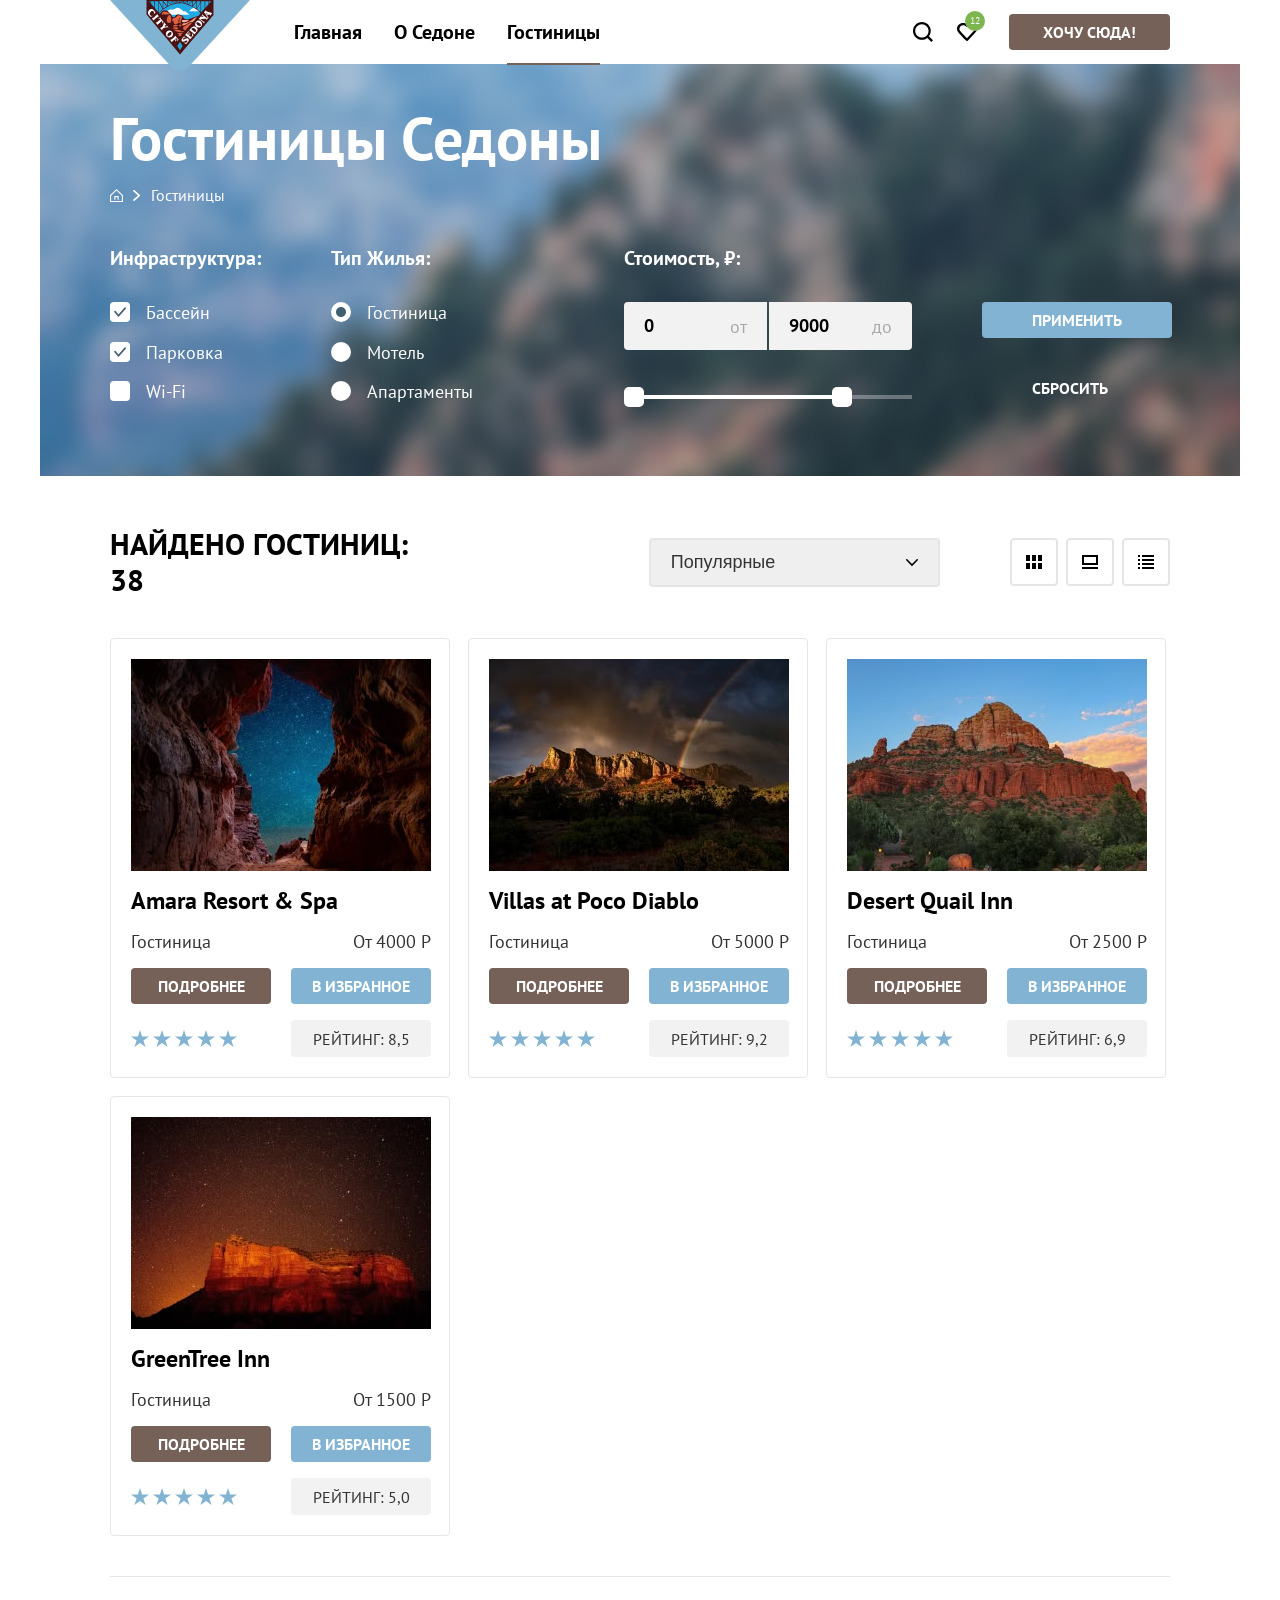
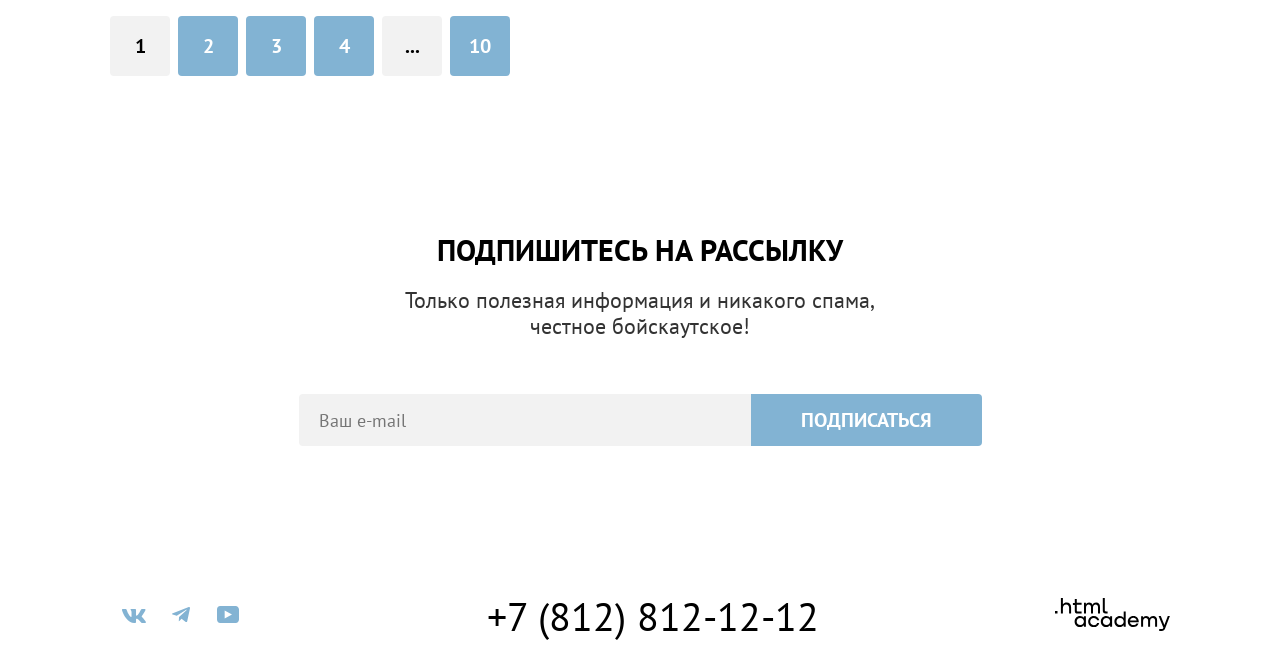
==== commit e7614afc: "Add files via upload Устранены мелкие недочеты, css прогнал через autoprefixer" ====
--- a/catalog.html
+++ b/catalog.html
@@ -30,7 +30,7 @@
               />
             </a>
             <ul
-              class="list-reset navigation-list"
+              class="m-0 p-0 list-reset navigation-list"
               aria-label="Навигационное меню"
             >
               <li class="navigation-item">
@@ -66,7 +66,10 @@
               </button>
             </li>
             <li class="navigation-item">
-              <a class="navigation-link link-wrapper nav-right-margin" href="#">
+              <a
+                class="navigation-link link-wrapper nav-right-margin count-indicator"
+                href="#"
+              >
                 <img
                   class="header-icon"
                   src="public/svg/favorites.svg"
@@ -78,7 +81,7 @@
               </a>
             </li>
             <li class="navigation-item to-right-side">
-              <a href="#">
+              <a class="navigation-btn" href="#">
                 <span class="base-button base-button-brown button-hero"
                   >Хочу сюда!</span
                 >
@@ -307,15 +310,27 @@
             </select>
 
             <div class="catalog-view">
-              <a class="button-light" href="#">
+              <a
+                class="button-light"
+                href="catalog.html?view=tile"
+                method="get"
+              >
                 <img src="public/svg/table.svg" alt="" width="16" height="14" />
                 <span class="visually-hidden">Показать карточки</span>
               </a>
-              <a class="button-light" href="#">
+              <a
+                class="button-light"
+                href="catalog.html?view=card "
+                method="get"
+              >
                 <img src="public/svg/card.svg" alt="" width="16" height="14" />
                 <span class="visually-hidden">Показать одну карточку</span>
               </a>
-              <a class="button-light" href="#">
+              <a
+                class="button-light"
+                href="catalog.html?view=list"
+                method="get"
+              >
                 <img src="public/svg/list.svg" alt="" width="16" height="14" />
                 <span class="visually-hidden">Показать списком</span>
               </a>
@@ -333,7 +348,7 @@
               />
               <h3 class="m-0 p-0 hotel-card-title">Amara Resort & Spa</h3>
               <span class="hotel-card-options">Гостиница</span>
-              <b class="hotel-card-price">от 4000 Р</b>
+              <b class="hotel-card-price">От 4000 Р</b>
 
               <div class="hotel-card-details">
                 <a class="m-0 p-0 base-card-button base-button-brown" href="#"
@@ -367,7 +382,7 @@
               />
               <h3 class="m-0 p-0 hotel-card-title">Villas at Poco Diablo</h3>
               <span class="hotel-card-options">Гостиница</span>
-              <b class="hotel-card-price">от 5000 Р</b>
+              <b class="hotel-card-price">От 5000 Р</b>
 
               <div class="hotel-card-details">
                 <a class="m-0 p-0 base-card-button base-button-brown" href="#"
@@ -401,7 +416,7 @@
               />
               <h3 class="m-0 p-0 hotel-card-title">Desert Quail Inn</h3>
               <span class="hotel-card-options">Гостиница</span>
-              <b class="hotel-card-price">от 2500 Р</b>
+              <b class="hotel-card-price">От 2500 Р</b>
 
               <div class="hotel-card-details">
                 <a class="m-0 p-0 base-card-button base-button-brown" href="#"
@@ -435,7 +450,7 @@
               />
               <h3 class="m-0 p-0 hotel-card-title">GreenTree Inn</h3>
               <span class="hotel-card-options">Гостиница</span>
-              <b class="hotel-card-price">от 1500 Р</b>
+              <b class="hotel-card-price">От 1500 Р</b>
 
               <div class="hotel-card-details">
                 <a class="m-0 p-0 base-card-button base-button-brown" href="#"
--- a/styles/styles.css
+++ b/styles/styles.css
@@ -52,6 +52,7 @@
 *,
 *::before,
 *::after {
+  -webkit-box-sizing: border-box;
   box-sizing: border-box;
 }
 
@@ -60,7 +61,15 @@
   max-width: 1200px;
   margin: 0 auto;
   padding: 0 auto;
+  -webkit-box-sizing: border-box;
   box-sizing: border-box;
+}
+
+img {
+  max-width: 100%;
+  height: auto;
+  -o-object-fit: contain;
+  object-fit: contain;
 }
 
 html {
@@ -68,7 +77,12 @@
 }
 
 body {
-  display: flex;
+  display: -webkit-box;
+  display: -ms-flexbox;
+  display: flex;
+  -webkit-box-orient: vertical;
+  -webkit-box-direction: normal;
+  -ms-flex-direction: column;
   flex-direction: column;
   min-height: 100%;
   font-family: "PT Sans", system-ui, sans-serif;
@@ -78,6 +92,8 @@
 }
 
 .page-container {
+  -webkit-box-flex: 1;
+  -ms-flex-positive: 1;
   flex-grow: 1;
 }
 
@@ -86,6 +102,7 @@
   width: 1px;
   height: 1px;
   overflow: hidden;
+  -webkit-clip-path: inset(50%);
   clip-path: inset(50%);
   white-space: nowrap;
 }
@@ -103,6 +120,8 @@
 }
 
 .navigation-link {
+  display: -webkit-box;
+  display: -ms-flexbox;
   display: flex;
   padding: 20px 16px;
   font-weight: 700;
@@ -121,6 +140,7 @@
 
 .link-wrapper {
   padding: 22px 12px;
+  -webkit-box-sizing: border-box;
   box-sizing: border-box;
   background-color: transparent;
   border: none;
@@ -142,6 +162,7 @@
 
 .navigation-link-current {
   text-decoration: underline;
+  -webkit-text-decoration-color: #756257;
   text-decoration-color: #756257;
   text-underline-offset: 24px;
   text-decoration-thickness: 2px;
@@ -153,10 +174,17 @@
 }
 
 .hero-visual-container {
-  display: flex;
+  display: -webkit-box;
+  display: -ms-flexbox;
+  display: flex;
+  -webkit-box-align: start;
+  -ms-flex-align: start;
   align-items: start;
+  -webkit-box-pack: center;
+  -ms-flex-pack: center;
   justify-content: center;
   position: relative;
+  background-color: var(--background-basic-3);
   background-image: url("../public/images/index-background.jpg");
   height: 485px;
   background-repeat: no-repeat;
@@ -182,9 +210,19 @@
   padding: 69px;
   margin-bottom: 21px;
   background-color: var(--texts-background-deafault);
-  display: flex;
+  display: -webkit-box;
+  display: -ms-flexbox;
+  display: flex;
+  -webkit-box-orient: vertical;
+  -webkit-box-direction: normal;
+  -ms-flex-direction: column;
   flex-direction: column;
+  gap: 55px;
+  -webkit-box-pack: center;
+  -ms-flex-pack: center;
   justify-content: center;
+  -webkit-box-align: center;
+  -ms-flex-align: center;
   align-items: center;
 }
 
@@ -211,17 +249,30 @@
 }
 
 .features-list {
-  display: flex;
+  display: -webkit-box;
+  display: -ms-flexbox;
+  display: flex;
+  -ms-flex-wrap: wrap;
   flex-wrap: wrap;
 }
 
 .feature-item {
-  display: flex;
+  display: -webkit-box;
+  display: -ms-flexbox;
+  display: flex;
+  -webkit-box-orient: vertical;
+  -webkit-box-direction: normal;
+  -ms-flex-direction: column;
   flex-direction: column;
+  -webkit-box-pack: center;
+  -ms-flex-pack: center;
   justify-content: center;
+  -webkit-box-align: center;
+  -ms-flex-align: center;
   align-items: center;
   width: 400px;
   min-height: 385px;
+  -webkit-box-sizing: border-box;
   box-sizing: border-box;
   padding: 101px 85px;
 }
@@ -339,18 +390,37 @@
 .second-description-container {
   padding: 64px;
   background-color: var(--texts-background-deafault);
-  display: flex;
+  display: -webkit-box;
+  display: -ms-flexbox;
+  display: flex;
+  -webkit-box-orient: vertical;
+  -webkit-box-direction: normal;
+  -ms-flex-direction: column;
   flex-direction: column;
+  -webkit-box-pack: center;
+  -ms-flex-pack: center;
   justify-content: center;
+  -webkit-box-align: center;
+  -ms-flex-align: center;
   align-items: center;
   gap: 20px;
 }
 
 .base-button {
-  display: flex;
+  display: -webkit-box;
+  display: -ms-flexbox;
+  display: flex;
+  -ms-flex-wrap: wrap;
+  flex-wrap: wrap;
+  -webkit-box-orient: vertical;
+  -webkit-box-direction: normal;
+  -ms-flex-direction: column;
   flex-direction: column;
+  -webkit-box-sizing: border-box;
   box-sizing: border-box;
   padding: 8px 50px;
+  -webkit-box-pack: center;
+  -ms-flex-pack: center;
   justify-content: center;
   border: none;
   cursor: pointer;
@@ -457,17 +527,26 @@
 }
 
 .navigation-item-search .base-button-blue {
-  height: 52px;
+  min-height: 52px;
   border-radius: 0 4px 4px 0;
 }
 
 .base-card-button {
-  display: flex;
+  display: -webkit-box;
+  display: -ms-flexbox;
+  display: flex;
+  -webkit-box-orient: horizontal;
+  -webkit-box-direction: normal;
+  -ms-flex-direction: row;
   flex-direction: row;
-  align-items: center;
+  -webkit-box-align: center;
+  -ms-flex-align: center;
+  align-items: center;
+  -webkit-box-pack: center;
+  -ms-flex-pack: center;
   justify-content: center;
   width: 140px;
-  height: 36px;
+  min-height: 36px;
   border: none;
   cursor: pointer;
   text-decoration: none;
@@ -510,6 +589,8 @@
   position: absolute;
   top: 50%;
   left: 50%;
+  -webkit-transform: translate(-50%, -50%);
+  -ms-transform: translate(-50%, -50%);
   transform: translate(-50%, -50%);
   width: 14px;
   height: 14px;
@@ -525,10 +606,12 @@
 .input-email {
   border: 0;
   padding: 14px 20px;
+  -webkit-box-sizing: border-box;
   box-sizing: border-box;
   border-radius: 4px 0 0 4px;
   width: 452px;
   height: 52px;
+  font-family: inherit;
   background-color: var(--forms-elements-2);
   font-weight: 400;
   font-size: 18px;
@@ -565,8 +648,13 @@
 }
 
 .catalog-sort {
-  display: flex;
+  display: -webkit-box;
+  display: -ms-flexbox;
+  display: flex;
+  -webkit-box-sizing: border-box;
   box-sizing: border-box;
+  -webkit-appearance: none;
+  -moz-appearance: none;
   appearance: none;
   padding: 12px 20px;
   height: 49px;
@@ -615,11 +703,15 @@
   background-repeat: no-repeat;
   background-size: cover;
   background-position: right bottom;
+  -webkit-filter: blur(5px);
   filter: blur(5px);
+  -webkit-transform: scale(2.2);
+  -ms-transform: scale(2.2);
   transform: scale(2.2);
 }
 
 .wrap-hero-inner {
+  -webkit-box-sizing: border-box;
   box-sizing: border-box;
   padding: 35px 70px 70px;
 }
@@ -633,20 +725,37 @@
 }
 
 .breadcrumbs {
-  display: flex;
+  display: -webkit-box;
+  display: -ms-flexbox;
+  display: flex;
+  -webkit-box-orient: horizontal;
+  -webkit-box-direction: normal;
+  -ms-flex-direction: row;
   flex-direction: row;
+  -webkit-box-align: center;
+  -ms-flex-align: center;
   align-items: center;
   gap: 10px;
 }
 
 .breadcrumbs-item {
-  display: flex;
+  display: -webkit-box;
+  display: -ms-flexbox;
+  display: flex;
+  -webkit-box-align: center;
+  -ms-flex-align: center;
   align-items: center;
 }
 
 .breadcrumbs-link {
-  display: flex;
-  align-items: center;
+  display: -webkit-box;
+  display: -ms-flexbox;
+  display: flex;
+  -webkit-box-align: center;
+  -ms-flex-align: center;
+  align-items: center;
+  -webkit-box-pack: center;
+  -ms-flex-pack: center;
   justify-content: center;
   font-weight: 400;
   font-size: 16px;
@@ -665,11 +774,16 @@
 }
 
 .hotel-card {
+  display: -ms-grid;
   display: grid;
+  -ms-grid-columns: 1fr 20px 1fr;
   grid-template-columns: 1fr 1fr;
   row-gap: 16px;
+  -webkit-column-gap: 20px;
+  -moz-column-gap: 20px;
   column-gap: 20px;
   width: 340px;
+  -webkit-box-sizing: border-box;
   box-sizing: border-box;
   padding: 20px;
   border: 1px solid var(--buttons-disabled);
@@ -679,7 +793,8 @@
 .hotel-card-image {
   grid-column: 1 / -1;
   width: 100%;
-  height: 212px;
+  min-height: 212px;
+  -o-object-fit: cover;
   object-fit: cover;
 }
 
@@ -692,7 +807,10 @@
 }
 
 .hotel-card-options {
+  -ms-grid-column: 1;
+  -ms-grid-column-span: 1;
   grid-column: 1 / 2;
+  -ms-grid-row-align: center;
   align-self: center;
   font-weight: 400;
   font-size: 18px;
@@ -701,8 +819,12 @@
 }
 
 .hotel-card-price {
+  -ms-grid-column: 2;
+  -ms-grid-column-span: 1;
   grid-column: 2 / 3;
+  -ms-grid-column-align: end;
   justify-self: end;
+  -ms-grid-row-align: center;
   align-self: center;
   font-weight: 400;
   font-size: 18px;
@@ -712,13 +834,21 @@
 }
 
 .hotel-card-rating {
-  display: flex;
+  display: -webkit-box;
+  display: -ms-flexbox;
+  display: flex;
+  -ms-grid-column: 2;
+  -ms-grid-column-span: 1;
   grid-column: 2 / 3;
+  -webkit-box-pack: center;
+  -ms-flex-pack: center;
   justify-content: center;
+  -webkit-box-align: center;
+  -ms-flex-align: center;
   align-items: center;
   border-radius: 4px;
   width: 140px;
-  height: 37px;
+  min-height: 37px;
   background-color: var(--forms-elements-2);
   font-weight: 400;
   font-size: 16px;
@@ -728,33 +858,53 @@
 }
 
 .hotel-card-details {
+  -ms-grid-column: 1;
+  -ms-grid-column-span: 1;
   grid-column: 1 / 2;
 }
 
 .hotel-card-favorites {
+  -ms-grid-column: 2;
+  -ms-grid-column-span: 1;
   grid-column: 2 / 3;
 }
 
 .hotel-card-stars {
+  display: -webkit-box;
+  display: -ms-flexbox;
+  display: flex;
+  -webkit-box-orient: horizontal;
+  -webkit-box-direction: normal;
+  -ms-flex-direction: row;
+  flex-direction: row;
+  gap: 10px 6px;
+  -ms-flex-item-align: center;
+  -ms-grid-row-align: center;
   align-self: center;
   width: 106px;
-  height: 24px;
-  background-image: url("data:image/svg+xml,%3Csvg xmlns='http://www.w3.org/2000/svg' width='24' height='24' viewBox='0 0 24 24' fill='%2383b3d3'%3E%3Cpath d='M12 17.3l-6.2 3.7 1.6-7-5.4-4.7 7.2-.6L12 2l2.8 6.7 7.2.6-5.4 4.7 1.6 7z'/%3E%3C/svg%3E");
+  min-height: 18px;
+  background-image: url("../public/svg/star.svg");
   background-repeat: space;
-  background-size: 24px 24px;
+  background-size: 18px 17px;
 }
 
 .pagination-item {
   display: block;
   width: 60px;
-  height: 60px;
+  min-height: 60px;
 }
 
 .pagination-link {
+  display: -webkit-box;
+  display: -ms-flexbox;
   display: flex;
   width: 100%;
   height: 100%;
+  -webkit-box-pack: center;
+  -ms-flex-pack: center;
   justify-content: center;
+  -webkit-box-align: center;
+  -ms-flex-align: center;
   align-items: center;
   background-color: var(--buttons-second);
   border-radius: 4px;
@@ -785,28 +935,55 @@
 }
 
 .navigation {
-  display: flex;
+  display: -webkit-box;
+  display: -ms-flexbox;
+  display: flex;
+  -webkit-box-orient: horizontal;
+  -webkit-box-direction: normal;
+  -ms-flex-direction: row;
   flex-direction: row;
-  align-items: center;
-  height: 64px;
+  -webkit-box-align: center;
+  -ms-flex-align: center;
+  align-items: center;
+  min-height: 64px;
+  height: auto;
   padding-left: 70px;
   padding-right: 70px;
 }
 
 .navigation-logo {
-  position: absolute;
-  top: 0;
+  display: -webkit-box;
+  display: -ms-flexbox;
+  display: flex;
+  -ms-flex-item-align: start;
+  align-self: flex-start;
+  margin-right: 28px;
+  margin-bottom: -10px;
   z-index: var(--z-index-logo);
 }
 
-.nav-left-side .navigation-list {
-  margin-left: 128px;
+.nav-left-side {
+  display: -webkit-box;
+  display: -ms-flexbox;
+  display: flex;
+  -webkit-box-orient: horizontal;
+  -webkit-box-direction: normal;
+  -ms-flex-direction: row;
+  flex-direction: row;
+  -ms-flex-wrap: wrap;
+  flex-wrap: wrap;
 }
 
 .navigation-list {
-  display: flex;
+  display: -webkit-box;
+  display: -ms-flexbox;
+  display: flex;
+  -ms-flex-wrap: wrap;
   flex-wrap: wrap;
+  -ms-flex-line-pack: center;
   align-content: center;
+  -webkit-box-align: center;
+  -ms-flex-align: center;
   align-items: center;
   list-style-type: none;
 }
@@ -820,13 +997,14 @@
 }
 
 .navigation-item {
-  display: flex;
-  align-items: center;
+  display: -webkit-box;
+  display: -ms-flexbox;
+  display: flex;
+  -webkit-box-align: center;
+  -ms-flex-align: center;
+  align-items: center;
+  -ms-flex-line-pack: center;
   align-content: center;
-}
-
-.page-logo {
-  display: block;
 }
 
 .page-logo-hero {
@@ -834,8 +1012,13 @@
 }
 
 .features-list {
-  display: flex;
+  display: -webkit-box;
+  display: -ms-flexbox;
+  display: flex;
+  -ms-flex-wrap: wrap;
   flex-wrap: wrap;
+  -webkit-box-pack: justify;
+  -ms-flex-pack: justify;
   justify-content: space-between;
   width: 100%;
 }
@@ -849,8 +1032,14 @@
 }
 
 .wrap-container {
-  display: flex;
+  display: -webkit-box;
+  display: -ms-flexbox;
+  display: flex;
+  -webkit-box-pack: center;
+  -ms-flex-pack: center;
   justify-content: center;
+  -webkit-box-align: center;
+  -ms-flex-align: center;
   align-items: center;
   min-height: 406px;
 }
@@ -867,85 +1056,163 @@
 }
 
 .marking-search {
-  display: flex;
+  display: -webkit-box;
+  display: -ms-flexbox;
+  display: flex;
+  -webkit-box-orient: vertical;
+  -webkit-box-direction: normal;
+  -ms-flex-direction: column;
   flex-direction: column;
+  -webkit-box-pack: justify;
+  -ms-flex-pack: justify;
   justify-content: space-between;
+  -webkit-box-align: center;
+  -ms-flex-align: center;
   align-items: center;
   min-height: 107px;
 }
 
 .navigation-item-search {
-  display: flex;
+  display: -webkit-box;
+  display: -ms-flexbox;
+  display: flex;
+  -webkit-box-orient: vertical;
+  -webkit-box-direction: normal;
+  -ms-flex-direction: column;
   flex-direction: column;
+  -webkit-box-pack: end;
+  -ms-flex-pack: end;
   justify-content: flex-end;
-  align-items: center;
-  min-height: 107px;
+  -webkit-box-align: center;
+  -ms-flex-align: center;
+  align-items: center;
 }
 
 .subscription-form {
-  display: flex;
+  display: -webkit-box;
+  display: -ms-flexbox;
+  display: flex;
+  -ms-flex-wrap: wrap;
+  flex-wrap: wrap;
+  -webkit-box-pack: center;
+  -ms-flex-pack: center;
   justify-content: center;
+  -webkit-box-align: center;
+  -ms-flex-align: center;
   align-items: center;
 }
 
 .page-footer {
-  display: flex;
+  display: -webkit-box;
+  display: -ms-flexbox;
+  display: flex;
+  -webkit-box-orient: horizontal;
+  -webkit-box-direction: normal;
+  -ms-flex-direction: row;
   flex-direction: row;
+  -webkit-box-pack: justify;
+  -ms-flex-pack: justify;
   justify-content: space-between;
-  align-items: center;
+  -webkit-box-align: center;
+  -ms-flex-align: center;
+  align-items: center;
+  -webkit-box-sizing: border-box;
   box-sizing: border-box;
-  padding: 40px 70px 30px;
+  padding: 42px 70px 30px;
   min-height: 120px;
   width: 100%;
 }
 
 .page-footer-list {
-  display: flex;
+  display: -webkit-box;
+  display: -ms-flexbox;
+  display: flex;
+  -ms-flex-wrap: wrap;
   flex-wrap: wrap;
-  align-items: center;
+  -webkit-box-align: center;
+  -ms-flex-align: center;
+  align-items: center;
+  -webkit-box-pack: justify;
+  -ms-flex-pack: justify;
   justify-content: space-between;
   width: auto;
 }
 
 .page-footer-item {
-  display: flex;
+  display: -webkit-box;
+  display: -ms-flexbox;
+  display: flex;
+  -webkit-box-sizing: border-box;
   box-sizing: border-box;
   padding: 0 10px;
   width: 47px;
   height: 40px;
-  align-items: center;
+  -webkit-box-align: center;
+  -ms-flex-align: center;
+  align-items: center;
+  -webkit-box-pack: center;
+  -ms-flex-pack: center;
   justify-content: center;
 }
 
 .inner-hero {
-  display: flex;
+  display: -webkit-box;
+  display: -ms-flexbox;
+  display: flex;
+  -webkit-box-orient: vertical;
+  -webkit-box-direction: normal;
+  -ms-flex-direction: column;
   flex-direction: column;
   margin-bottom: 40px;
 }
 
 .catalog-filter-list {
-  display: flex;
+  display: -webkit-box;
+  display: -ms-flexbox;
+  display: flex;
+  -webkit-box-orient: vertical;
+  -webkit-box-direction: normal;
+  -ms-flex-direction: column;
   flex-direction: column;
   gap: 16px;
 }
 
 .catalog-filter-group {
-  display: flex;
+  display: -webkit-box;
+  display: -ms-flexbox;
+  display: flex;
+  -webkit-box-orient: vertical;
+  -webkit-box-direction: normal;
+  -ms-flex-direction: column;
   flex-direction: column;
   min-height: 150px;
+  -webkit-box-pack: justify;
+  -ms-flex-pack: justify;
   justify-content: space-between;
   border: 0;
 }
 
 .filter-list {
-  display: flex;
+  display: -webkit-box;
+  display: -ms-flexbox;
+  display: flex;
+  -webkit-box-orient: vertical;
+  -webkit-box-direction: normal;
+  -ms-flex-direction: column;
   flex-direction: column;
+  -webkit-box-pack: justify;
+  -ms-flex-pack: justify;
   justify-content: space-between;
   min-height: 100px;
 }
 
 .buttons-gap {
-  display: flex;
+  display: -webkit-box;
+  display: -ms-flexbox;
+  display: flex;
+  -webkit-box-orient: vertical;
+  -webkit-box-direction: normal;
+  -ms-flex-direction: column;
   flex-direction: column;
   margin-top: 56px;
   margin-left: auto;
@@ -953,31 +1220,57 @@
 }
 
 .catalog-filter {
-  display: flex;
+  display: -webkit-box;
+  display: -ms-flexbox;
+  display: flex;
+  -webkit-box-orient: horizontal;
+  -webkit-box-direction: normal;
+  -ms-flex-direction: row;
   flex-direction: row;
+  -webkit-box-align: start;
+  -ms-flex-align: start;
   align-items: flex-start;
   gap: 70px;
   color: var(--texts-background-deafault);
 }
 
 .catalog-page {
-  display: flex;
+  display: -webkit-box;
+  display: -ms-flexbox;
+  display: flex;
+  -webkit-box-orient: horizontal;
+  -webkit-box-direction: normal;
+  -ms-flex-direction: row;
   flex-direction: row;
+  -ms-flex-wrap: wrap;
   flex-wrap: wrap;
+  -webkit-box-sizing: border-box;
   box-sizing: border-box;
   padding: 50px 70px 60px;
 }
 
 .catalog-page-header {
-  display: flex;
+  display: -webkit-box;
+  display: -ms-flexbox;
+  display: flex;
+  -webkit-box-orient: horizontal;
+  -webkit-box-direction: normal;
+  -ms-flex-direction: row;
   flex-direction: row;
+  -webkit-box-align: center;
+  -ms-flex-align: center;
   align-items: center;
   margin-bottom: 40px;
 }
 
 .button-light {
-  display: flex;
+  display: -webkit-box;
+  display: -ms-flexbox;
+  display: flex;
+  -webkit-box-sizing: border-box;
   box-sizing: border-box;
+  -webkit-box-pack: center;
+  -ms-flex-pack: center;
   justify-content: center;
   border: 2px solid var(--buttons-disabled);
   border-radius: 4px;
@@ -997,31 +1290,63 @@
 }
 
 .catalog-view {
-  display: flex;
+  display: -webkit-box;
+  display: -ms-flexbox;
+  display: flex;
+  -webkit-box-orient: horizontal;
+  -webkit-box-direction: normal;
+  -ms-flex-direction: row;
   flex-direction: row;
+  -webkit-box-pack: center;
+  -ms-flex-pack: center;
   justify-content: center;
   gap: 8px;
 }
 
 .hotel-list {
-  display: flex;
+  display: -webkit-box;
+  display: -ms-flexbox;
+  display: flex;
+  -webkit-box-orient: horizontal;
+  -webkit-box-direction: normal;
+  -ms-flex-direction: row;
   flex-direction: row;
+  -ms-flex-wrap: wrap;
   flex-wrap: wrap;
+  -webkit-box-sizing: border-box;
   box-sizing: border-box;
-  gap: 20px;
+  gap: 18px;
   margin-bottom: 80px;
 }
 
 .pagination {
-  display: flex;
+  display: -webkit-box;
+  display: -ms-flexbox;
+  display: flex;
+  -webkit-box-orient: horizontal;
+  -webkit-box-direction: normal;
+  -ms-flex-direction: row;
   flex-direction: row;
+  -ms-flex-wrap: wrap;
   flex-wrap: wrap;
+  position: relative;
+  -webkit-box-sizing: border-box;
   box-sizing: border-box;
   gap: 8px;
 }
 
+.pagination::before {
+  content: "";
+  position: absolute;
+  top: -40px;
+  left: 0;
+  width: 1060px;
+  height: 1px;
+  background-color: var(--buttons-disabled);
+}
+
 .navigation-item-search .base-button-brown {
-  height: 52px;
+  min-height: 52px;
 }
 
 .white-color {
@@ -1059,17 +1384,25 @@
 }
 
 .catalog-filter-label {
-  display: flex;
+  display: -webkit-box;
+  display: -ms-flexbox;
+  display: flex;
+  -webkit-box-orient: horizontal;
+  -webkit-box-direction: normal;
+  -ms-flex-direction: row;
   flex-direction: row;
 }
 
 .catalog-filter-input {
+  -webkit-appearance: none;
+  -moz-appearance: none;
   appearance: none;
   width: 20px;
   height: 20px;
   border-radius: 4px;
   background-color: var(--texts-background-deafault);
   cursor: pointer;
+  display: -ms-inline-grid;
   display: inline-grid;
   place-content: center;
   vertical-align: middle;
@@ -1093,12 +1426,15 @@
 }
 
 .catalog-filter-radio {
+  -webkit-appearance: none;
+  -moz-appearance: none;
   appearance: none;
   width: 20px;
   height: 20px;
   border-radius: 100%;
   background-color: var(--texts-background-deafault);
   cursor: pointer;
+  display: -ms-inline-grid;
   display: inline-grid;
   place-content: center;
   vertical-align: middle;
@@ -1131,19 +1467,28 @@
   left: 0;
   width: 100%;
   height: 100%;
+  display: -webkit-box;
+  display: -ms-flexbox;
   display: flex;
   background-color: rgba(242, 242, 242, 0.8);
   z-index: 1050;
 }
 
 .modal {
-  display: flex;
+  display: -webkit-box;
+  display: -ms-flexbox;
+  display: flex;
+  -webkit-box-orient: vertical;
+  -webkit-box-direction: normal;
+  -ms-flex-direction: column;
   flex-direction: column;
   width: 717px;
   margin: auto;
   border-radius: 30px;
+  -webkit-box-sizing: border-box;
   box-sizing: border-box;
   padding: 64px 70px;
+  -webkit-box-shadow: 0 25px 50px 0 rgba(0, 0, 0, 0.15);
   box-shadow: 0 25px 50px 0 rgba(0, 0, 0, 0.15);
   background-color: var(--texts-background-deafault);
   z-index: 1055;
@@ -1164,15 +1509,27 @@
 }
 
 .wrap-dates {
-  display: flex;
+  display: -webkit-box;
+  display: -ms-flexbox;
+  display: flex;
+  -webkit-box-orient: vertical;
+  -webkit-box-direction: normal;
+  -ms-flex-direction: column;
   flex-direction: column;
   gap: 23px;
   margin-bottom: 23px;
 }
 
 .wrap-date {
-  display: flex;
+  display: -webkit-box;
+  display: -ms-flexbox;
+  display: flex;
+  -webkit-box-orient: horizontal;
+  -webkit-box-direction: normal;
+  -ms-flex-direction: row;
   flex-direction: row;
+  -webkit-box-pack: justify;
+  -ms-flex-pack: justify;
   justify-content: space-between;
 }
 
@@ -1189,6 +1546,7 @@
   position: relative;
   border: 0;
   padding: 14px 20px;
+  -webkit-box-sizing: border-box;
   box-sizing: border-box;
   border-radius: 4px;
   width: 440px;
@@ -1204,6 +1562,8 @@
   line-height: 24px;
   color: var(--texts-texts-basic);
   opacity: 0.6;
+  -webkit-appearance: none;
+  -moz-appearance: none;
   appearance: none;
 }
 
@@ -1234,7 +1594,12 @@
 }
 
 .input-wrapper {
-  display: flex;
+  display: -webkit-box;
+  display: -ms-flexbox;
+  display: flex;
+  -webkit-box-orient: vertical;
+  -webkit-box-direction: normal;
+  -ms-flex-direction: column;
   flex-direction: column;
 }
 
@@ -1251,7 +1616,12 @@
 }
 
 .wrap-persons {
-  display: flex;
+  display: -webkit-box;
+  display: -ms-flexbox;
+  display: flex;
+  -webkit-box-orient: horizontal;
+  -webkit-box-direction: normal;
+  -ms-flex-direction: row;
   flex-direction: row;
   gap: 46px;
   margin-bottom: 48px;
@@ -1263,11 +1633,14 @@
   line-height: 24px;
   text-transform: capitalize;
   color: var(--texts-texts-basic);
+  -ms-flex-line-pack: center;
   align-content: center;
 }
 
 .input-grid {
+  display: -ms-grid;
   display: grid;
+  -ms-grid-columns: 40px 1fr 40px;
   grid-template-columns: 40px 1fr 40px;
   width: 110px;
   height: 48px;
@@ -1277,6 +1650,8 @@
 }
 
 .input-persons {
+  -ms-grid-column: 2;
+  -ms-grid-column-span: 1;
   grid-column: 2 / 3;
   border: none;
   background-color: transparent;
@@ -1287,6 +1662,8 @@
   font-weight: 700;
   font-size: 18px;
   text-align: center;
+  -webkit-appearance: none;
+  -moz-appearance: none;
   appearance: none;
 }
 
@@ -1321,6 +1698,8 @@
   position: absolute;
   top: 50%;
   left: 50%;
+  -webkit-transform: translate(-50%, -50%);
+  -ms-transform: translate(-50%, -50%);
   transform: translate(-50%, -50%);
   width: 20px;
   height: 20px;
@@ -1330,11 +1709,13 @@
 
 .btn-minus:hover::before,
 .btn-plus:hover::before {
+  -webkit-filter: brightness(0);
   filter: brightness(0);
 }
 
 .btn-minus:focus::before,
 .btn-plus:focus::before {
+  -webkit-filter: brightness(1);
   filter: brightness(1);
   outline: 3px solid var(--buttons-second);
   border-radius: 4px;
@@ -1349,10 +1730,19 @@
 }
 
 .label-wrapper {
-  display: flex;
+  display: -webkit-box;
+  display: -ms-flexbox;
+  display: flex;
+  -webkit-box-orient: horizontal;
+  -webkit-box-direction: normal;
+  -ms-flex-direction: row;
   flex-direction: row;
   gap: 10px;
-  align-items: center;
+  -webkit-box-align: center;
+  -ms-flex-align: center;
+  align-items: center;
+  -webkit-box-pack: center;
+  -ms-flex-pack: center;
   justify-content: center;
   margin-left: auto;
 }
@@ -1371,6 +1761,8 @@
   position: absolute;
   top: 50%;
   left: 50%;
+  -webkit-transform: translate(-50%, -50%);
+  -ms-transform: translate(-50%, -50%);
   transform: translate(-50%, -50%);
   width: 20px;
   height: 20px;
@@ -1383,11 +1775,15 @@
   position: absolute;
   top: 100%;
   left: 50%;
+  -webkit-transform: translate(-50%, 15px);
+  -ms-transform: translate(-50%, 15px);
   transform: translate(-50%, 15px);
   width: 256px;
   padding: 15px 18px 18px 22px;
+  -webkit-box-sizing: border-box;
   box-sizing: border-box;
   border-radius: 10px;
+  -webkit-box-shadow: 0 15px 30px 0 var(--background-basic-2);
   box-shadow: 0 15px 30px 0 var(--background-basic-2);
   background-color: var(--texts-second);
 }
@@ -1397,6 +1793,8 @@
   position: absolute;
   top: -9px;
   left: 50%;
+  -webkit-transform: translateX(-50%);
+  -ms-transform: translateX(-50%);
   transform: translateX(-50%);
   width: 19px;
   height: 9px;
@@ -1417,10 +1815,14 @@
 }
 
 .range {
+  display: -webkit-box;
+  display: -ms-flexbox;
   display: flex;
   margin-top: auto;
   margin-bottom: 3px;
   width: 288px;
+  -webkit-box-align: center;
+  -ms-flex-align: center;
   align-items: center;
 }
 
@@ -1449,6 +1851,7 @@
 }
 
 .range-toggle:hover {
+  -webkit-box-shadow: 0 4px 10px 0 rgba(0, 0, 0, 0.25);
   box-shadow: 0 4px 10px 0 rgba(0, 0, 0, 0.25);
 }
 
@@ -1467,20 +1870,33 @@
 }
 
 .value-inputs {
+  display: -webkit-box;
+  display: -ms-flexbox;
   display: flex;
   position: relative;
+  -webkit-box-orient: horizontal;
+  -webkit-box-direction: normal;
+  -ms-flex-direction: row;
   flex-direction: row;
   gap: 2px;
 }
 
 .min-price {
-  display: flex;
+  display: -webkit-box;
+  display: -ms-flexbox;
+  display: flex;
+  -webkit-box-orient: horizontal;
+  -webkit-box-direction: normal;
+  -ms-flex-direction: row;
   flex-direction: row;
 }
 
 .value-input {
+  display: -webkit-box;
+  display: -ms-flexbox;
   display: flex;
   padding: 12px 20px;
+  -webkit-box-sizing: border-box;
   box-sizing: border-box;
   width: 143px;
   border: none;
@@ -1511,9 +1927,45 @@
   margin: 0;
 }
 
+.value-input::-webkit-input-placeholder {
+  color: var(--texts-texts-basic);
+  opacity: 1;
+}
+
+.value-input::-moz-placeholder {
+  color: var(--texts-texts-basic);
+  opacity: 1;
+}
+
+.value-input:-ms-input-placeholder {
+  color: var(--texts-texts-basic);
+  opacity: 1;
+}
+
+.value-input::-ms-input-placeholder {
+  color: var(--texts-texts-basic);
+  opacity: 1;
+}
+
 .value-input::placeholder {
   color: var(--texts-texts-basic);
   opacity: 1;
+}
+
+.value-input:focus::-webkit-input-placeholder {
+  color: transparent;
+}
+
+.value-input:focus::-moz-placeholder {
+  color: transparent;
+}
+
+.value-input:focus:-ms-input-placeholder {
+  color: transparent;
+}
+
+.value-input:focus::-ms-input-placeholder {
+  color: transparent;
 }
 
 .value-input:focus::placeholder {
@@ -1531,6 +1983,8 @@
   left: auto;
   right: 20px;
   top: 50%;
+  -webkit-transform: translateY(-50%);
+  -ms-transform: translateY(-50%);
   transform: translateY(-50%);
   pointer-events: none;
   color: var(--texts-texts-basic);
@@ -1548,3 +2002,43 @@
 .another-filter-group {
   margin-left: 80.5px;
 }
+
+.count-indicator {
+  position: relative;
+  display: -webkit-box;
+  display: -ms-flexbox;
+  display: flex;
+  -webkit-box-align: center;
+  -ms-flex-align: center;
+  align-items: center;
+  -webkit-box-pack: center;
+  -ms-flex-pack: center;
+  justify-content: center;
+}
+
+.count-indicator::after {
+  content: "12";
+  position: absolute;
+  top: 10px;
+  right: 4px;
+  min-width: 20px;
+  height: 20px;
+  border-radius: 10px;
+  -webkit-box-sizing: border-box;
+  box-sizing: border-box;
+  background-color: var(--buttons-select);
+  font-family: inherit;
+  font-weight: 400;
+  font-size: 10px;
+  line-height: 100%;
+  color: var(--texts-background-deafault);
+  display: -webkit-box;
+  display: -ms-flexbox;
+  display: flex;
+  -webkit-box-align: center;
+  -ms-flex-align: center;
+  align-items: center;
+  -webkit-box-pack: center;
+  -ms-flex-pack: center;
+  justify-content: center;
+}
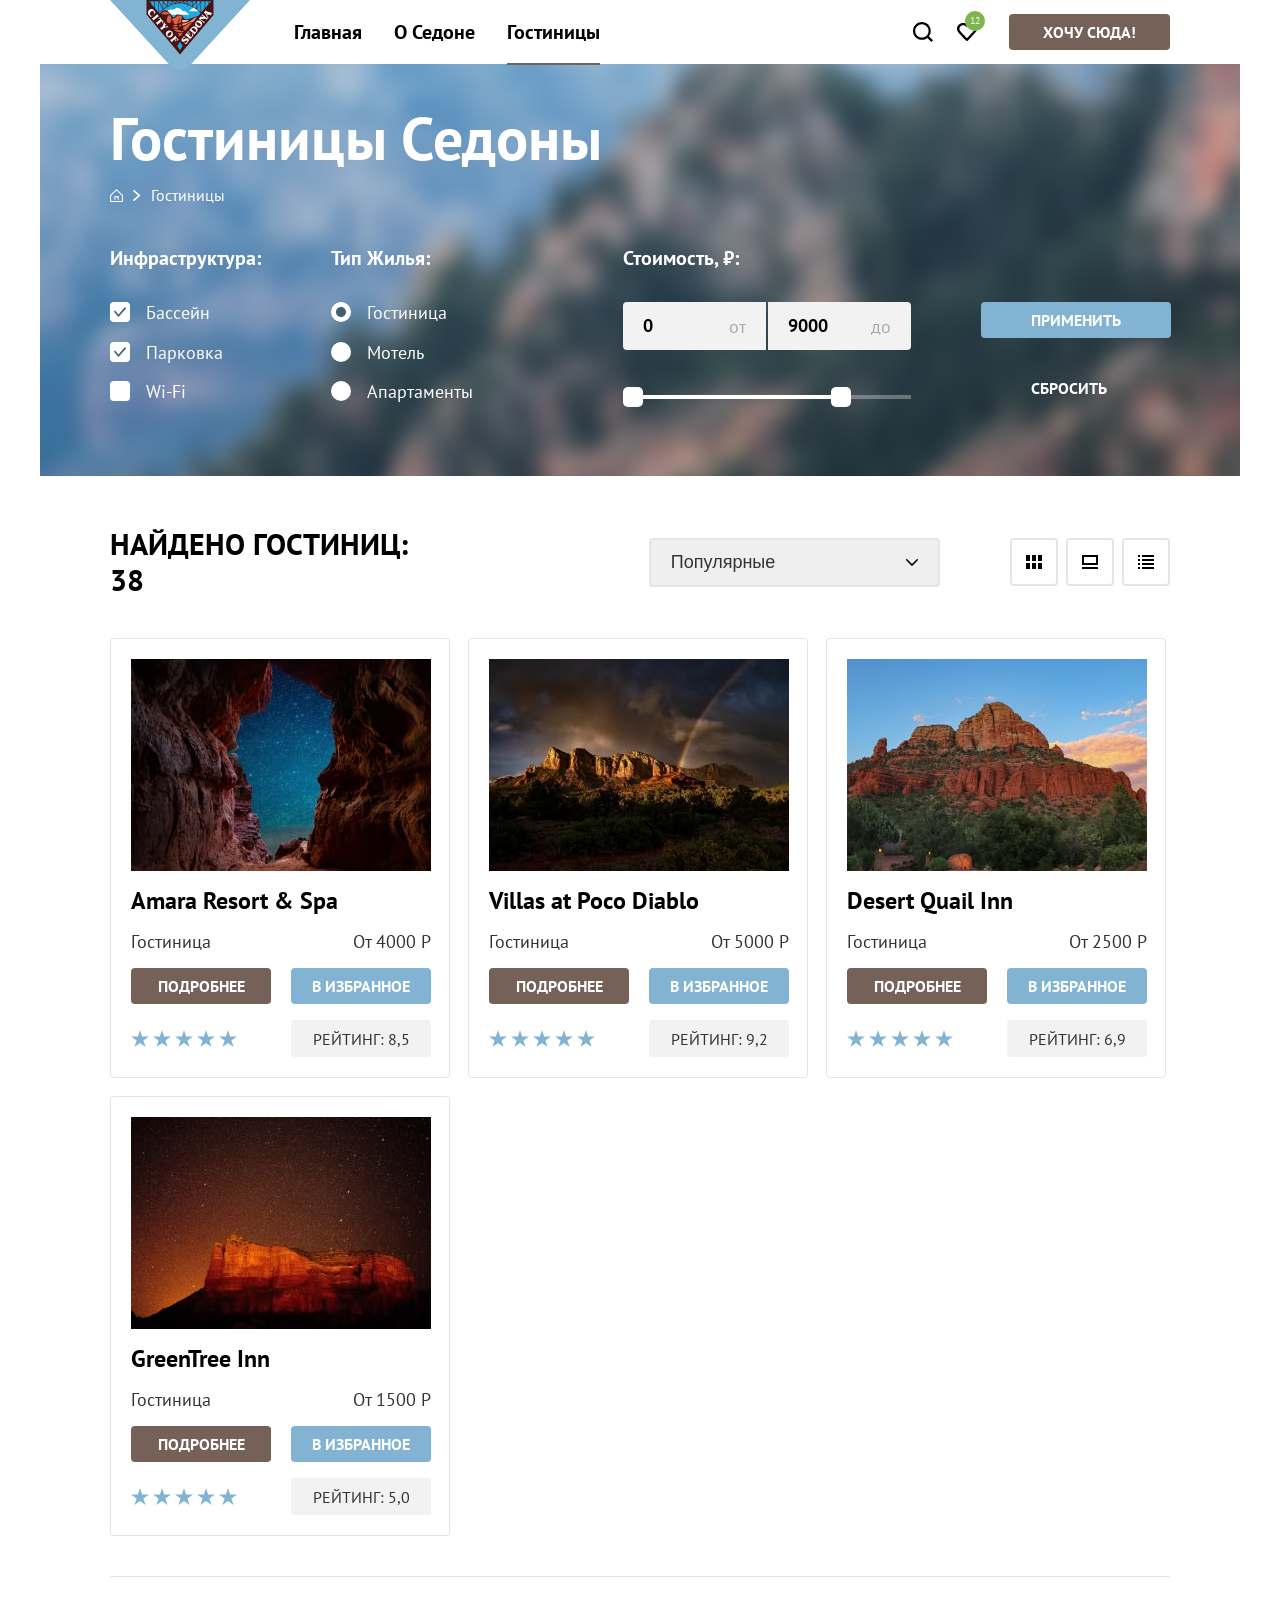
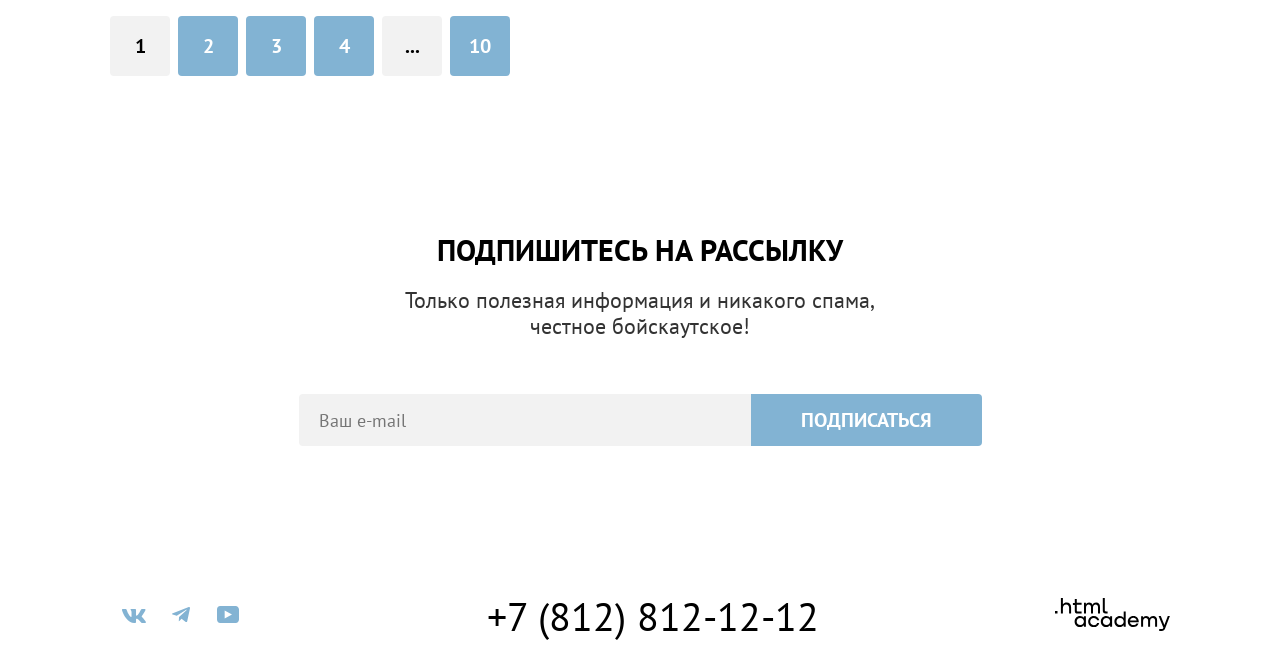
==== commit 915c6cbf: "Доделаны замечания, оконченный проект." ====
--- a/catalog.html
+++ b/catalog.html
@@ -242,7 +242,7 @@
                         max="10000"
                         required
                       />
-                      <span class="label-text">от</span>
+                      <span class="label-text label-text-from">от</span>
                     </label>
 
                     <label class="label-wrapper" for="max-price">
@@ -256,7 +256,7 @@
                         max="9000"
                         required
                       />
-                      <span class="label-text">до</span>
+                      <span class="label-text label-text-to">до</span>
                     </label>
                   </div>
 
--- a/styles/styles.css
+++ b/styles/styles.css
@@ -31,6 +31,8 @@
   --forms-elements-1: #e5e5e5;
   --forms-elements-2: #f2f2f2;
   --z-index-logo: 1035;
+  --z-index-link-current: 1050;
+  --z-index-modal: 1055;
 }
 
 @font-face {
@@ -166,7 +168,7 @@
   text-decoration-color: #756257;
   text-underline-offset: 24px;
   text-decoration-thickness: 2px;
-  z-index: 1050;
+  z-index: var(--z-index-link-current);
 }
 
 .nav-right-margin {
@@ -186,7 +188,7 @@
   position: relative;
   background-color: var(--background-basic-3);
   background-image: url("../public/images/index-background.jpg");
-  height: 485px;
+  min-height: 485px;
   background-repeat: no-repeat;
   background-size: cover;
   background-position: center;
@@ -199,11 +201,11 @@
   left: 0;
   right: 0;
   bottom: 0;
-  height: 57px;
+  height: 58px;
   background-image: url("../public/svg/divider.svg");
   background-repeat: no-repeat;
   background-position: center bottom;
-  background-size: contain;
+  background-size: cover;
 }
 
 .description-container {
@@ -517,8 +519,10 @@
 }
 
 .base-button-transparent:focus {
-  border: 3px solid var(--icons-second);
+  outline: 3px solid var(--icons-second);
+  outline-offset: -3px;
   color: var(--texts-background-deafault);
+  border-color: transparent;
 }
 
 .base-button-transparent:active {
@@ -670,6 +674,7 @@
   font-size: 18px;
   line-height: 21px;
   color: var(--texts-second);
+  cursor: pointer;
 }
 
 .catalog-sort:hover,
@@ -1391,6 +1396,7 @@
   -webkit-box-direction: normal;
   -ms-flex-direction: row;
   flex-direction: row;
+  cursor: pointer;
 }
 
 .catalog-filter-input {
@@ -1471,7 +1477,7 @@
   display: -ms-flexbox;
   display: flex;
   background-color: rgba(242, 242, 242, 0.8);
-  z-index: 1050;
+  z-index: var(--z-index-link-current);
 }
 
 .modal {
@@ -1482,6 +1488,7 @@
   -webkit-box-direction: normal;
   -ms-flex-direction: column;
   flex-direction: column;
+  position: relative;
   width: 717px;
   margin: auto;
   border-radius: 30px;
@@ -1491,11 +1498,7 @@
   -webkit-box-shadow: 0 25px 50px 0 rgba(0, 0, 0, 0.15);
   box-shadow: 0 25px 50px 0 rgba(0, 0, 0, 0.15);
   background-color: var(--texts-background-deafault);
-  z-index: 1055;
-}
-
-.modal-basket {
-  position: relative;
+  z-index: var(--z-index-modal);
 }
 
 .modal-title {
@@ -1544,44 +1547,40 @@
 
 .input-date {
   position: relative;
+  display: block;
+  width: 440px;
+  height: 50px;
+  padding: 12px 40px 12px 20px;
+  box-sizing: border-box;
   border: 0;
-  padding: 14px 20px;
-  -webkit-box-sizing: border-box;
-  box-sizing: border-box;
   border-radius: 4px;
-  width: 440px;
   background-color: var(--forms-elements-2);
-  padding-right: 40px;
   background-image: url("../public/svg/calendar.svg");
   background-repeat: no-repeat;
-  background-position: right 22px center;
-  background-size: 16px 22px;
-  font-family: var(--font-family);
+  background-position: right 20px center;
+  background-size: 16px 15px;
+  font-family: inherit;
   font-weight: 700;
   font-size: 18px;
   line-height: 24px;
   color: var(--texts-texts-basic);
+  appearance: none;
+}
+
+.input-date::placeholder {
   opacity: 0.6;
-  -webkit-appearance: none;
-  -moz-appearance: none;
-  appearance: none;
 }
 
 .input-date::-webkit-calendar-picker-indicator {
   position: absolute;
   top: 0;
-  left: 0;
-  width: 100%;
+  right: 0;
+  width: 50px;
   height: 100%;
+  padding: 0;
   margin: 0;
-  padding: 0;
-  color: transparent;
-  background-color: transparent;
+  opacity: 0;
   cursor: pointer;
-}
-
-.input-date:valid {
-  opacity: 1;
 }
 
 .input-date:hover {
@@ -1590,21 +1589,17 @@
 
 .input-date:focus {
   outline: 3px solid var(--icons-second);
+  outline-offset: -3px;
   background-color: var(--buttons-disabled);
-}
-
-.input-wrapper {
-  display: -webkit-box;
-  display: -ms-flexbox;
-  display: flex;
-  -webkit-box-orient: vertical;
-  -webkit-box-direction: normal;
-  -ms-flex-direction: column;
-  flex-direction: column;
+  background-image: none;
+}
+
+.input-date::-webkit-inner-spin-button {
+  display: none;
 }
 
 .field-message {
-  margin: 4px 20px;
+  margin: 0 20px;
   font-weight: 400;
   font-size: 16px;
   line-height: 21px;
@@ -1644,7 +1639,7 @@
   grid-template-columns: 40px 1fr 40px;
   width: 110px;
   height: 48px;
-  background-color: #f2f2f2;
+  background-color: var(--forms-elements-2);
   border-radius: 4px;
   overflow: hidden;
 }
@@ -1779,7 +1774,7 @@
   -ms-transform: translate(-50%, 15px);
   transform: translate(-50%, 15px);
   width: 256px;
-  padding: 15px 18px 18px 22px;
+  padding: 21px 18px 18px 22px;
   -webkit-box-sizing: border-box;
   box-sizing: border-box;
   border-radius: 10px;
@@ -1972,11 +1967,6 @@
   color: transparent;
 }
 
-.label-wrapper {
-  position: relative;
-  display: inline-block;
-}
-
 .label-text {
   position: absolute;
   font-family: inherit;
@@ -1991,6 +1981,10 @@
   opacity: 0.3;
 }
 
+.label-text-from {
+  left: 106px;
+}
+
 .value-min {
   border-radius: 4px 0 0 4px;
 }
@@ -2000,7 +1994,7 @@
 }
 
 .another-filter-group {
-  margin-left: 80.5px;
+  margin-left: 80px;
 }
 
 .count-indicator {
